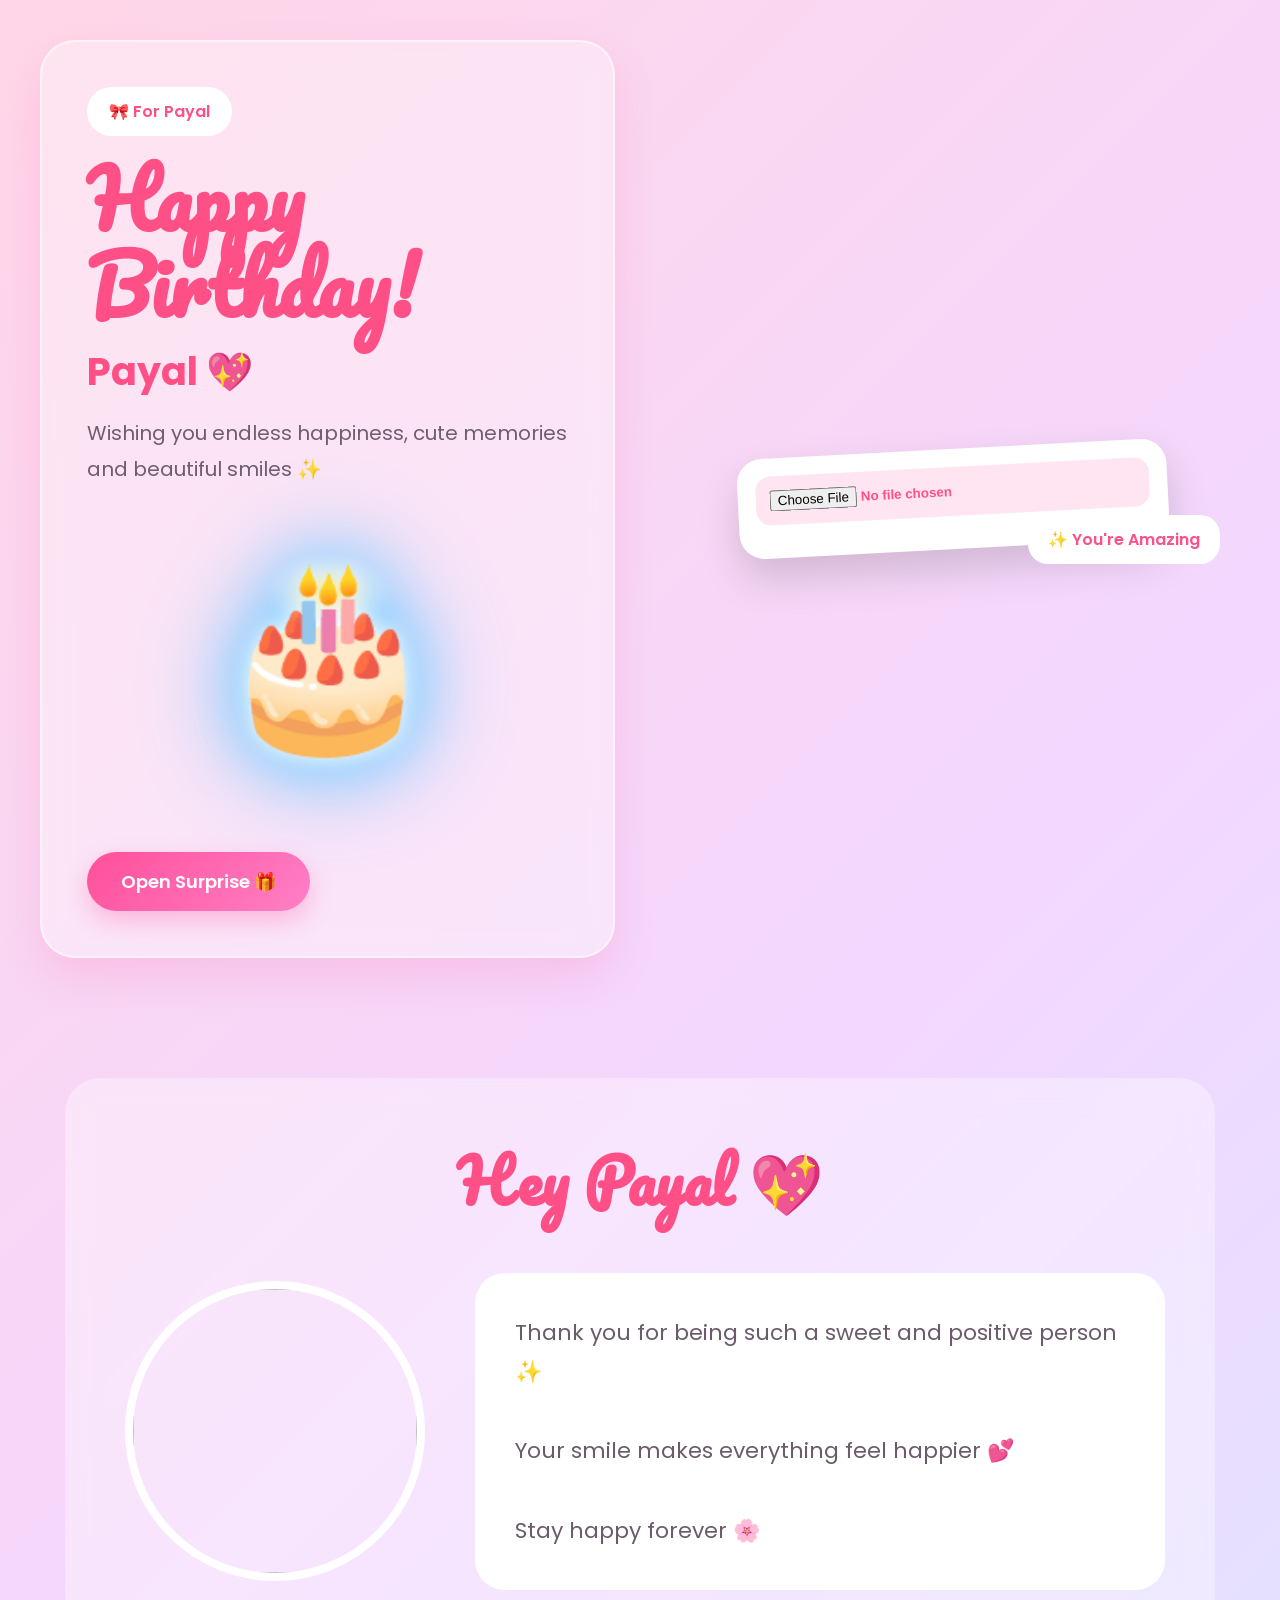
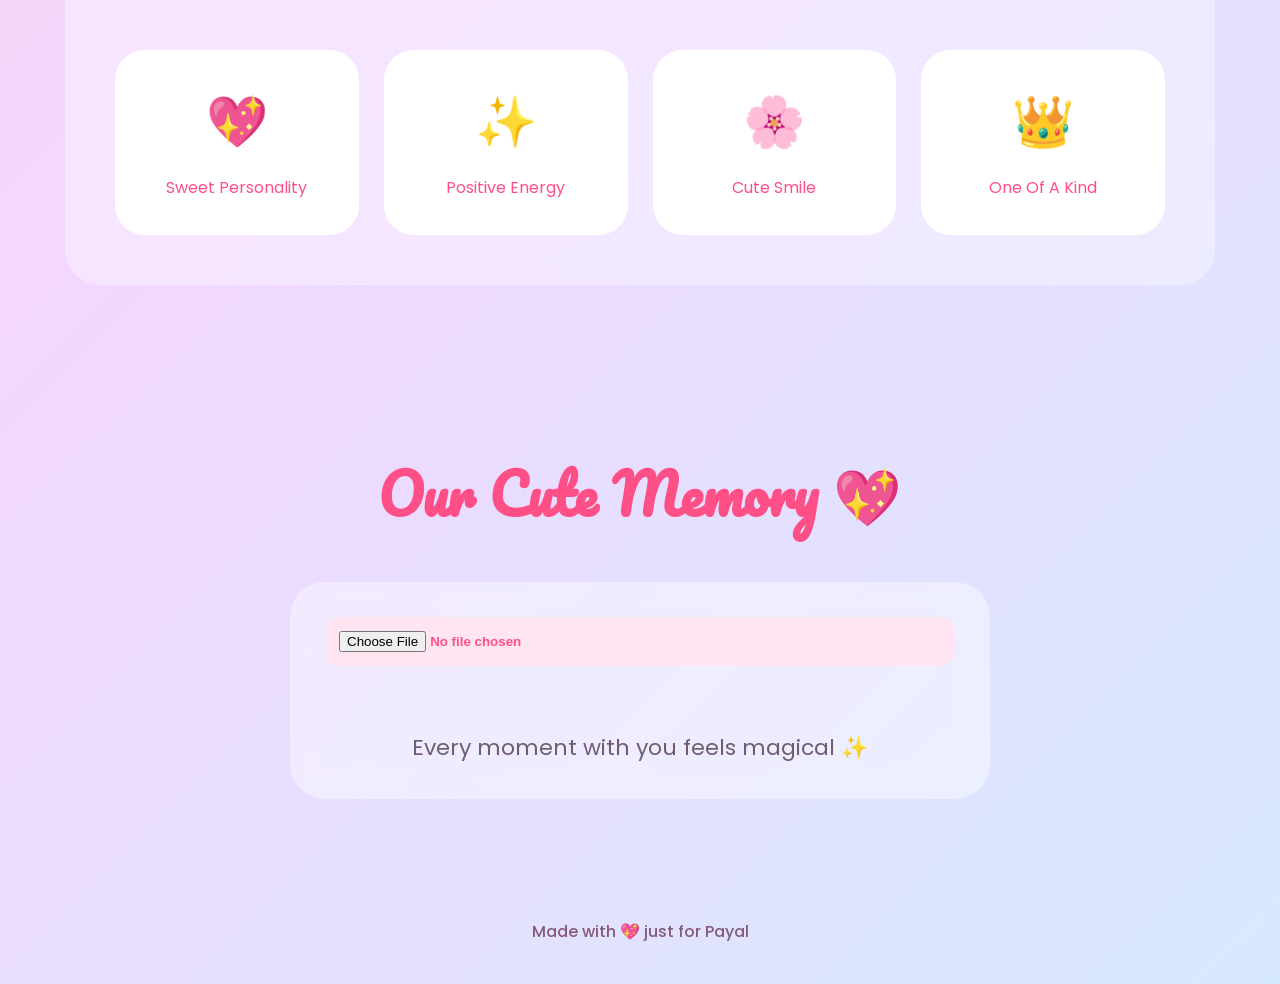
==== index.html @ 785fbbf9 "Refactor HTML structure and styles for clarity" ====
<!DOCTYPE html>
<html lang="en">
<head>
<meta charset="UTF-8">
<meta name="viewport"
content="width=device-width, initial-scale=1.0">

<title>Happy Birthday Payal 💖</title>

<link href="https://fonts.googleapis.com/css2?family=Poppins:wght@300;400;500;600;700&family=Pacifico&display=swap" rel="stylesheet">

<style>

*{
    margin:0;
    padding:0;
    box-sizing:border-box;
}

html{
    scroll-behavior:smooth;
}

body{
    font-family:'Poppins',sans-serif;

    background:
    linear-gradient(135deg,
    #ffd6e7,
    #f3d7ff,
    #d7e9ff);

    overflow-x:hidden;

    color:#ff4f87;
}

/* FLOATING HEARTS */

.hearts{
    position:fixed;
    width:100%;
    height:100%;
    overflow:hidden;
    z-index:-1;
}

.hearts span{
    position:absolute;
    bottom:-100px;
    font-size:28px;
    animation:float 12s linear infinite;
    opacity:0.8;
}

.hearts span:nth-child(1){
    left:10%;
    animation-duration:8s;
}

.hearts span:nth-child(2){
    left:25%;
    animation-duration:12s;
}

.hearts span:nth-child(3){
    left:40%;
    animation-duration:10s;
}

.hearts span:nth-child(4){
    left:55%;
    animation-duration:15s;
}

.hearts span:nth-child(5){
    left:75%;
    animation-duration:9s;
}

.hearts span:nth-child(6){
    left:90%;
    animation-duration:13s;
}

@keyframes float{

    0%{
        transform:
        translateY(0)
        rotate(0deg);

        opacity:0;
    }

    20%{
        opacity:1;
    }

    100%{
        transform:
        translateY(-120vh)
        rotate(360deg);

        opacity:0;
    }
}

/* HERO */

.hero{
    min-height:100vh;

    display:flex;

    justify-content:center;

    align-items:center;

    padding:40px 20px;
}

.hero-box{

    width:100%;

    max-width:1200px;

    display:grid;

    grid-template-columns:1fr 1fr;

    gap:50px;

    align-items:center;
}

/* LEFT CARD */

.left-card{

    background:
    rgba(255,255,255,0.35);

    backdrop-filter:blur(15px);

    padding:45px;

    border-radius:35px;

    border:2px solid
    rgba(255,255,255,0.5);

    box-shadow:
    0 20px 40px
    rgba(255,105,180,0.2);

    animation:popup 1s ease;
}

.tag{

    display:inline-block;

    background:white;

    color:#ff4f87;

    padding:12px 22px;

    border-radius:50px;

    font-weight:600;

    margin-bottom:20px;
}

.title{

    font-family:'Pacifico',cursive;

    font-size:78px;

    line-height:1.1;

    margin-bottom:15px;
}

.name{

    font-size:38px;

    font-weight:700;

    margin-bottom:15px;
}

.desc{

    font-size:20px;

    line-height:1.8;

    color:#6f5d70;
}

/* CAKE */

.cake{

    font-size:180px;

    text-align:center;

    margin:30px 0;

    animation:bounce 2s infinite;

    filter:
    drop-shadow(0 0 10px #fff)
    drop-shadow(0 0 25px #9ad9ff)
    drop-shadow(0 0 45px #5abfff);
}

/* BUTTON */

.btn{

    display:inline-block;

    margin-top:35px;

    background:
    linear-gradient(135deg,
    #ff4f9a,
    #ff80c7);

    color:white;

    text-decoration:none;

    padding:16px 34px;

    border-radius:50px;

    font-size:18px;

    font-weight:600;

    transition:0.3s;

    box-shadow:
    0 10px 25px
    rgba(255,79,154,0.3);
}

.btn:hover{

    transform:
    translateY(-6px)
    scale(1.05);
}

/* IMAGE SECTION */

.photo-box{
    display:flex;
    justify-content:center;
    position:relative;
}

.frame{

    width:100%;

    max-width:430px;

    background:white;

    padding:18px;

    border-radius:25px;

    transform:rotate(-3deg);

    box-shadow:
    0 20px 40px
    rgba(0,0,0,0.15);
}

.frame img{

    width:100%;

    border-radius:18px;

    display:block;
}

input[type="file"]{

    width:100%;

    margin-bottom:15px;

    padding:14px;

    border:none;

    border-radius:15px;

    background:#ffe5f1;

    color:#ff4f87;

    font-weight:600;

    cursor:pointer;
}

.sticker{

    position:absolute;

    bottom:-15px;

    right:20px;

    background:white;

    padding:12px 20px;

    border-radius:20px;

    font-weight:600;

    color:#ff4f87;
}

/* MESSAGE */

.message-section{
    padding:80px 20px;
}

.message-box{

    max-width:1150px;

    margin:auto;

    background:
    rgba(255,255,255,0.35);

    backdrop-filter:blur(15px);

    padding:50px;

    border-radius:35px;
}

.message-title{

    text-align:center;

    font-family:'Pacifico',cursive;

    font-size:60px;

    margin-bottom:40px;
}

.content{

    display:grid;

    grid-template-columns:320px 1fr;

    gap:40px;

    align-items:center;
}

.circle{

    width:300px;

    height:300px;

    border-radius:50%;

    overflow:hidden;

    border:8px solid white;

    margin:auto;
}

.circle img{

    width:100%;

    height:100%;

    object-fit:cover;
}

.quote{

    background:white;

    padding:40px;

    border-radius:30px;

    font-size:22px;

    line-height:1.8;

    color:#6b5b6c;
}

/* REASON CARDS */

.reasons{

    margin-top:60px;

    display:grid;

    grid-template-columns:
    repeat(auto-fit,minmax(220px,1fr));

    gap:25px;
}

.reason-card{

    background:white;

    padding:35px 25px;

    border-radius:30px;

    text-align:center;

    transition:0.3s;
}

.reason-card:hover{
    transform:translateY(-10px);
}

.reason-card h3{

    font-size:50px;

    margin-bottom:15px;
}

/* COUPLE SECTION */

.couple-section{

    padding:80px 20px;

    text-align:center;
}

.couple-section h2{

    font-size:55px;

    font-family:'Pacifico',cursive;

    margin-bottom:40px;
}

.couple-box{

    max-width:700px;

    margin:auto;

    background:
    rgba(255,255,255,0.4);

    padding:35px;

    border-radius:35px;

    backdrop-filter:blur(15px);
}

#couplePreview{

    width:100%;

    border-radius:25px;

    margin-top:20px;

    display:none;
}

.couple-box p{

    margin-top:25px;

    font-size:22px;

    color:#6f5d70;
}

/* FOOTER */

.footer{

    text-align:center;

    padding:40px 20px;

    color:#865a7b;

    font-weight:500;
}

/* ANIMATION */

@keyframes popup{

    0%{
        transform:scale(0.5);
        opacity:0;
    }

    100%{
        transform:scale(1);
        opacity:1;
    }
}

@keyframes bounce{

    0%,100%{
        transform:translateY(0);
    }

    50%{
        transform:translateY(-15px);
    }
}

/* MOBILE */

@media(max-width:900px){

    .hero-box{
        grid-template-columns:1fr;
    }

    .title{
        font-size:58px;
    }

    .message-title{
        font-size:45px;
    }

    .content{
        grid-template-columns:1fr;
    }

    .circle{
        width:250px;
        height:250px;
    }

    .quote{
        font-size:18px;
    }

    .cake{
        font-size:130px;
    }

    .left-card{
        padding:30px 25px;
    }

    .message-box{
        padding:35px 20px;
    }
}

</style>
</head>

<body>

<div class="hearts">
    <span>💖</span>
    <span>💕</span>
    <span>💗</span>
    <span>💞</span>
    <span>✨</span>
    <span>💓</span>
</div>

<!-- HERO -->

<section class="hero">

<div class="hero-box">

<div class="left-card">

<div class="tag">
🎀 For Payal
</div>

<h1 class="title">
Happy <br> Birthday!
</h1>

<div class="name">
Payal 💖
</div>

<p class="desc">

Wishing you endless happiness,
cute memories and beautiful smiles ✨

</p>

<div class="cake">
🎂
</div>

<a href="#message"
class="btn">

Open Surprise 🎁

</a>

</div>

<!-- RIGHT -->

<div class="photo-box">

<div class="frame">

<input type="file"
id="upload1"
accept="image/*">

<img id="preview1">

</div>

<div class="sticker">
✨ You're Amazing
</div>

</div>

</div>

</section>

<!-- MESSAGE -->

<section class="message-section"
id="message">

<div class="message-box">

<h2 class="message-title">
Hey Payal 💖
</h2>

<div class="content">

<div class="circle">

<img id="circlePreview">

</div>

<div class="quote">

Thank you for being such
a sweet and positive person ✨

<br><br>

Your smile makes
everything feel happier 💕

<br><br>

Stay happy forever 🌸

</div>

</div>

<!-- CARDS -->

<div class="reasons">

<div class="reason-card">
<h3>💖</h3>
<p>Sweet Personality</p>
</div>

<div class="reason-card">
<h3>✨</h3>
<p>Positive Energy</p>
</div>

<div class="reason-card">
<h3>🌸</h3>
<p>Cute Smile</p>
</div>

<div class="reason-card">
<h3>👑</h3>
<p>One Of A Kind</p>
</div>

</div>

</div>

</section>

<!-- COUPLE SECTION -->

<section class="couple-section">

<h2>
Our Cute Memory 💖
</h2>

<div class="couple-box">

<input type="file"
id="coupleUpload"
accept="image/*">

<img id="BIRTHDAY.jpeg">

<p>

Every moment with you
feels magical ✨

</p>

</div>

</section>

<!-- FOOTER -->

<div class="footer">

Made with 💖 just for Payal

</div>

<script>

/* FIRST IMAGE */

const upload1 =
document.getElementById("upload1");

const preview1 =
document.getElementById("preview1");

const circlePreview =
document.getElementById("circlePreview");

upload1.addEventListener("change",
function(){

const file = this.files[0];

if(file){

const reader =
new FileReader();

preview1.style.display =
"block";

circlePreview.style.display =
"block";

reader.addEventListener("load",
function(){

preview1.setAttribute(
"src",
this.result
);

circlePreview.setAttribute(
"src",
this.result
);

});

reader.readAsDataURL(file);

}

});

/* COUPLE IMAGE */

const coupleUpload =
document.getElementById(
"coupleUpload"
);

const couplePreview =
document.getElementById(
"couplePreview"
);

coupleUpload.addEventListener(
"change",
function(){

const file = this.files[0];

if(file){

const reader =
new FileReader();

couplePreview.style.display =
"block";

reader.addEventListener(
"load",
function(){

couplePreview.setAttribute(
"src",
this.result
);

});

reader.readAsDataURL(file);

}

});

</script>

</body>
</html>
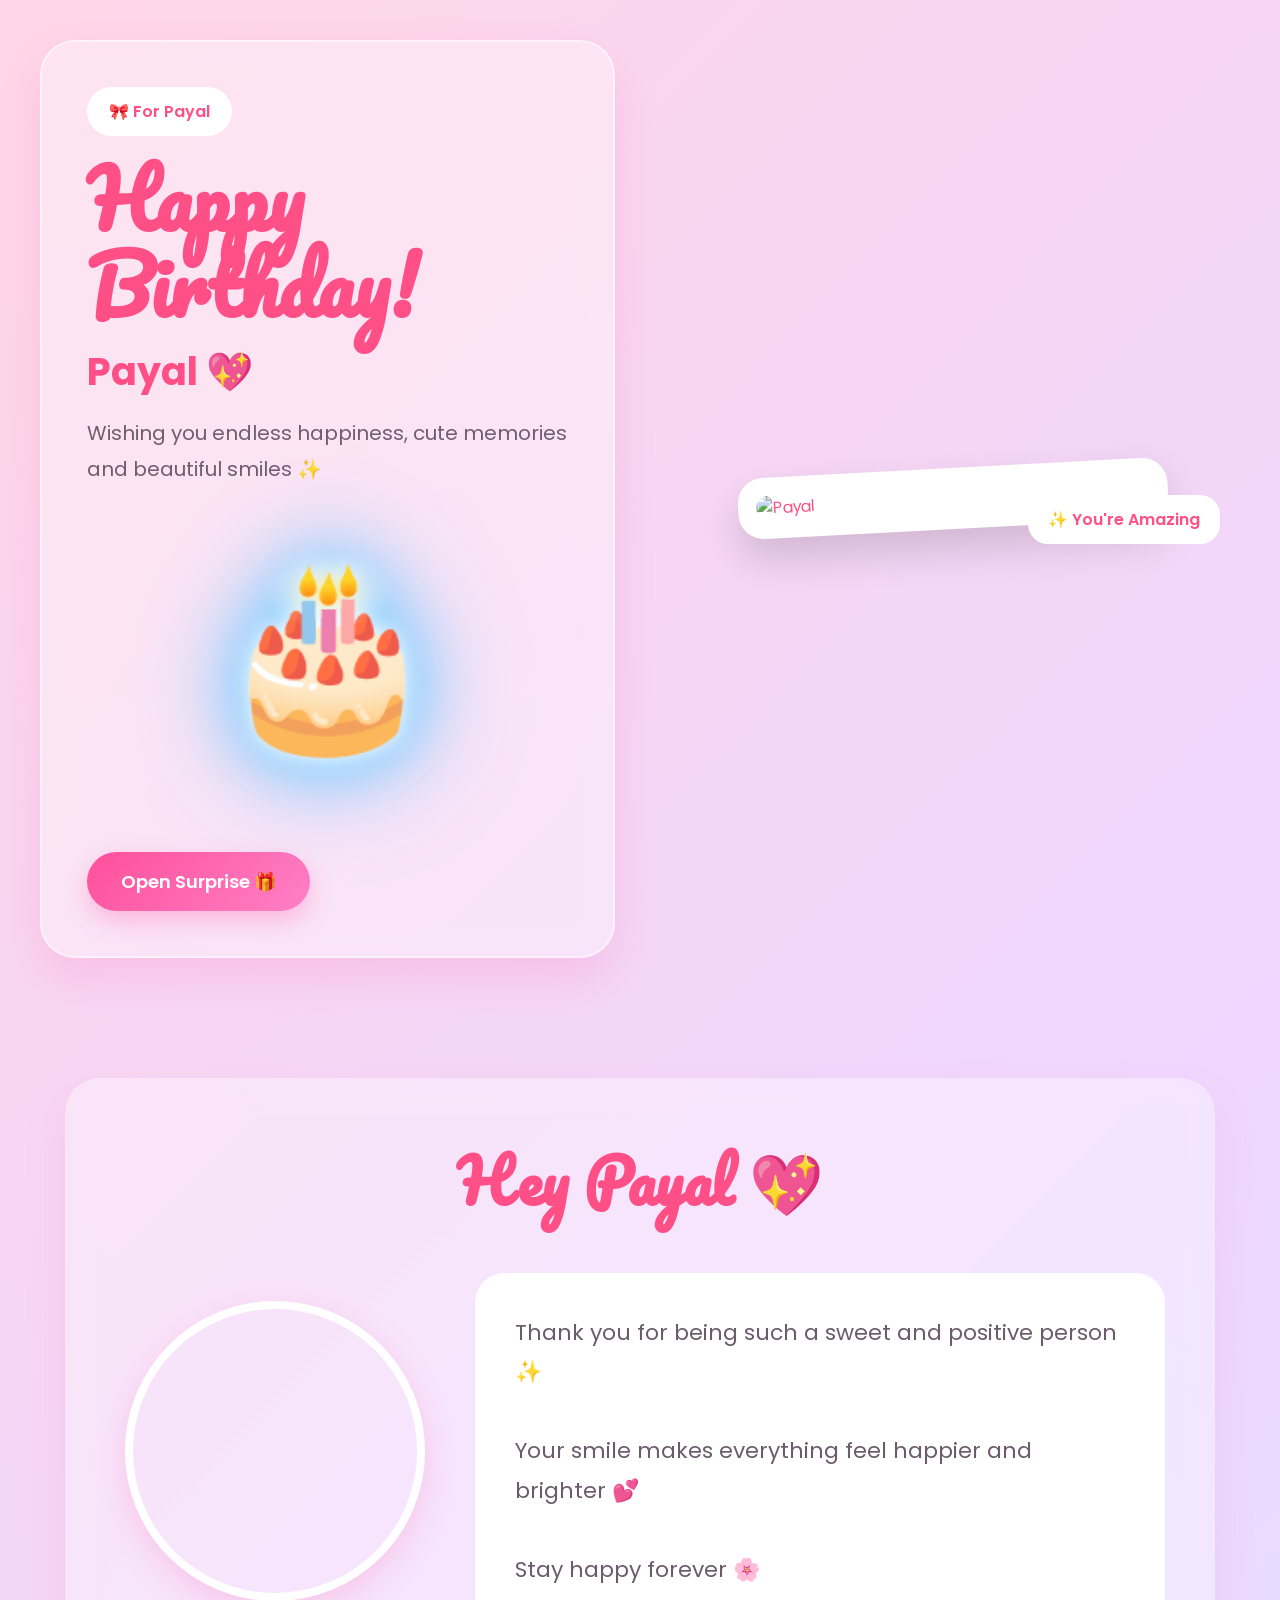
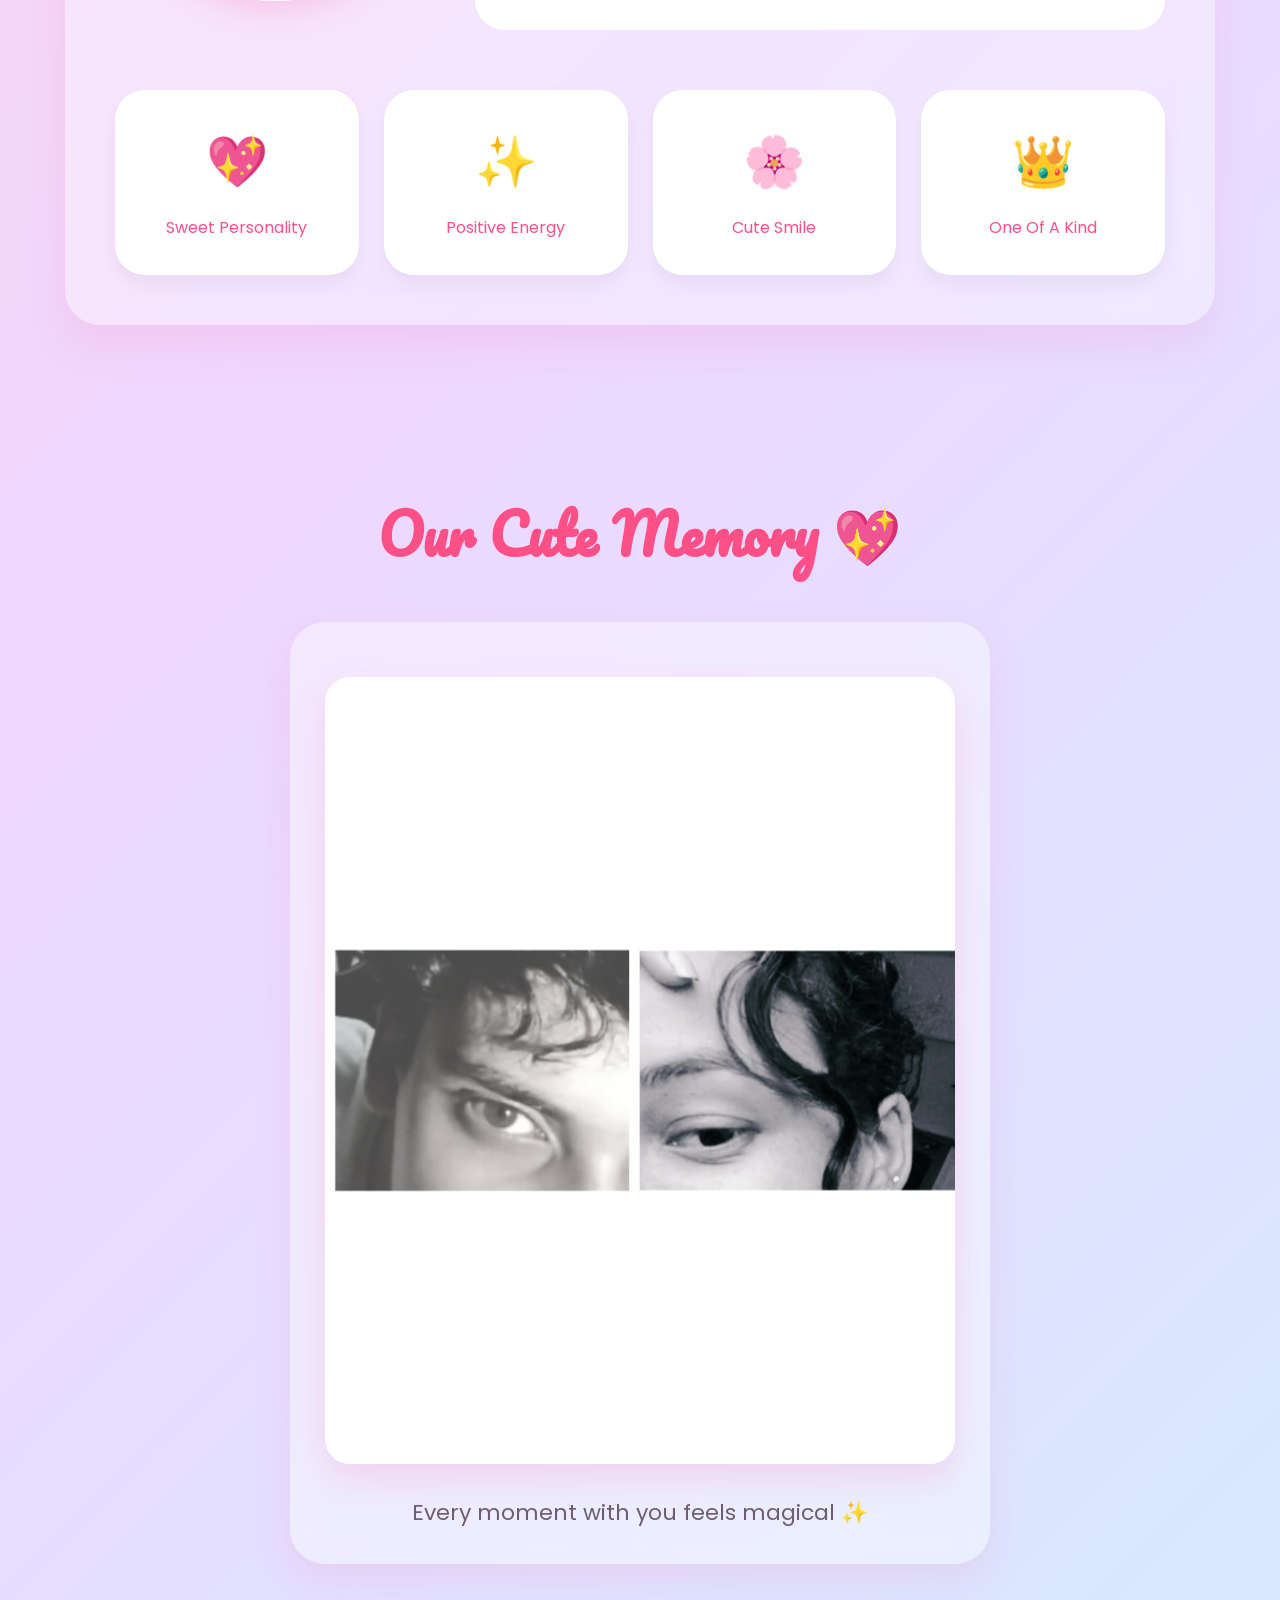
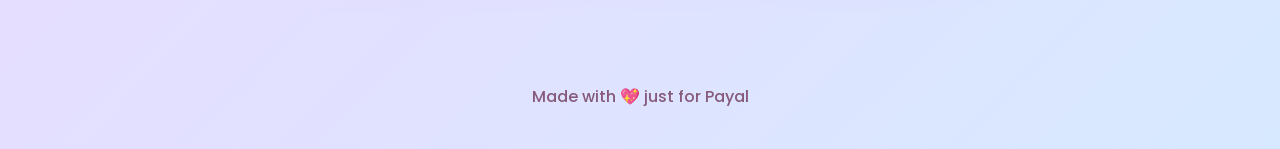
==== commit d07bf3d5: "Update index.html" ====
--- a/index.html
+++ b/index.html
@@ -1,7 +1,10 @@
 <!DOCTYPE html>
 <html lang="en">
+
 <head>
+
 <meta charset="UTF-8">
+
 <meta name="viewport"
 content="width=device-width, initial-scale=1.0">
 
@@ -22,12 +25,13 @@
 }
 
 body{
+
     font-family:'Poppins',sans-serif;
 
     background:
     linear-gradient(135deg,
     #ffd6e7,
-    #f3d7ff,
+    #efd7ff,
     #d7e9ff);
 
     overflow-x:hidden;
@@ -35,21 +39,31 @@
     color:#ff4f87;
 }
 
-/* FLOATING HEARTS */
+/* HEARTS */
 
 .hearts{
+
     position:fixed;
+
     width:100%;
+
     height:100%;
+
     overflow:hidden;
+
     z-index:-1;
 }
 
 .hearts span{
+
     position:absolute;
+
     bottom:-100px;
+
     font-size:28px;
+
     animation:float 12s linear infinite;
+
     opacity:0.8;
 }
 
@@ -109,6 +123,7 @@
 /* HERO */
 
 .hero{
+
     min-height:100vh;
 
     display:flex;
@@ -135,7 +150,7 @@
     align-items:center;
 }
 
-/* LEFT CARD */
+/* LEFT */
 
 .left-card{
 
@@ -261,11 +276,14 @@
     scale(1.05);
 }
 
-/* IMAGE SECTION */
+/* IMAGE */
 
 .photo-box{
+
     display:flex;
+
     justify-content:center;
+
     position:relative;
 }
 
@@ -286,6 +304,8 @@
     box-shadow:
     0 20px 40px
     rgba(0,0,0,0.15);
+
+    animation:popup 1.3s ease;
 }
 
 .frame img{
@@ -295,27 +315,6 @@
     border-radius:18px;
 
     display:block;
-}
-
-input[type="file"]{
-
-    width:100%;
-
-    margin-bottom:15px;
-
-    padding:14px;
-
-    border:none;
-
-    border-radius:15px;
-
-    background:#ffe5f1;
-
-    color:#ff4f87;
-
-    font-weight:600;
-
-    cursor:pointer;
 }
 
 .sticker{
@@ -357,6 +356,10 @@
     padding:50px;
 
     border-radius:35px;
+
+    box-shadow:
+    0 20px 40px
+    rgba(255,105,180,0.15);
 }
 
 .message-title{
@@ -394,6 +397,10 @@
     border:8px solid white;
 
     margin:auto;
+
+    box-shadow:
+    0 10px 30px
+    rgba(255,105,180,0.25);
 }
 
 .circle img{
@@ -420,7 +427,7 @@
     color:#6b5b6c;
 }
 
-/* REASON CARDS */
+/* REASONS */
 
 .reasons{
 
@@ -445,6 +452,10 @@
     text-align:center;
 
     transition:0.3s;
+
+    box-shadow:
+    0 10px 20px
+    rgba(0,0,0,0.05);
 }
 
 .reason-card:hover{
@@ -490,9 +501,13 @@
     border-radius:35px;
 
     backdrop-filter:blur(15px);
-}
-
-#couplePreview{
+
+    box-shadow:
+    0 15px 35px
+    rgba(255,105,180,0.15);
+}
+
+.couple-img{
 
     width:100%;
 
@@ -500,7 +515,9 @@
 
     margin-top:20px;
 
-    display:none;
+    box-shadow:
+    0 15px 35px
+    rgba(255,105,180,0.2);
 }
 
 .couple-box p{
@@ -594,17 +611,20 @@
 }
 
 </style>
+
 </head>
 
 <body>
 
 <div class="hearts">
-    <span>💖</span>
-    <span>💕</span>
-    <span>💗</span>
-    <span>💞</span>
-    <span>✨</span>
-    <span>💓</span>
+
+<span>💖</span>
+<span>💕</span>
+<span>💗</span>
+<span>💞</span>
+<span>✨</span>
+<span>💓</span>
+
 </div>
 
 <!-- HERO -->
@@ -612,6 +632,8 @@
 <section class="hero">
 
 <div class="hero-box">
+
+<!-- LEFT -->
 
 <div class="left-card">
 
@@ -647,17 +669,14 @@
 
 </div>
 
-<!-- RIGHT -->
+<!-- RIGHT IMAGE -->
 
 <div class="photo-box">
 
 <div class="frame">
 
-<input type="file"
-id="upload1"
-accept="image/*">
-
-<img id="preview1">
+<img src="payal.png"
+alt="Payal">
 
 </div>
 
@@ -686,7 +705,8 @@
 
 <div class="circle">
 
-<img id="circlePreview">
+<img src="payal.png"
+alt="Payal">
 
 </div>
 
@@ -697,8 +717,8 @@
 
 <br><br>
 
-Your smile makes
-everything feel happier 💕
+Your smile makes everything
+feel happier and brighter 💕
 
 <br><br>
 
@@ -748,11 +768,8 @@
 
 <div class="couple-box">
 
-<input type="file"
-id="coupleUpload"
-accept="image/*">
-
-<img id="BIRTHDAY.jpeg">
+<img src="BIRTHDAY.jpeg"
+class="couple-img">
 
 <p>
 
@@ -773,100 +790,6 @@
 
 </div>
 
-<script>
-
-/* FIRST IMAGE */
-
-const upload1 =
-document.getElementById("upload1");
-
-const preview1 =
-document.getElementById("preview1");
-
-const circlePreview =
-document.getElementById("circlePreview");
-
-upload1.addEventListener("change",
-function(){
-
-const file = this.files[0];
-
-if(file){
-
-const reader =
-new FileReader();
-
-preview1.style.display =
-"block";
-
-circlePreview.style.display =
-"block";
-
-reader.addEventListener("load",
-function(){
-
-preview1.setAttribute(
-"src",
-this.result
-);
-
-circlePreview.setAttribute(
-"src",
-this.result
-);
-
-});
-
-reader.readAsDataURL(file);
-
-}
-
-});
-
-/* COUPLE IMAGE */
-
-const coupleUpload =
-document.getElementById(
-"coupleUpload"
-);
-
-const couplePreview =
-document.getElementById(
-"couplePreview"
-);
-
-coupleUpload.addEventListener(
-"change",
-function(){
-
-const file = this.files[0];
-
-if(file){
-
-const reader =
-new FileReader();
-
-couplePreview.style.display =
-"block";
-
-reader.addEventListener(
-"load",
-function(){
-
-couplePreview.setAttribute(
-"src",
-this.result
-);
-
-});
-
-reader.readAsDataURL(file);
-
-}
-
-});
-
-</script>
-
 </body>
+
 </html>
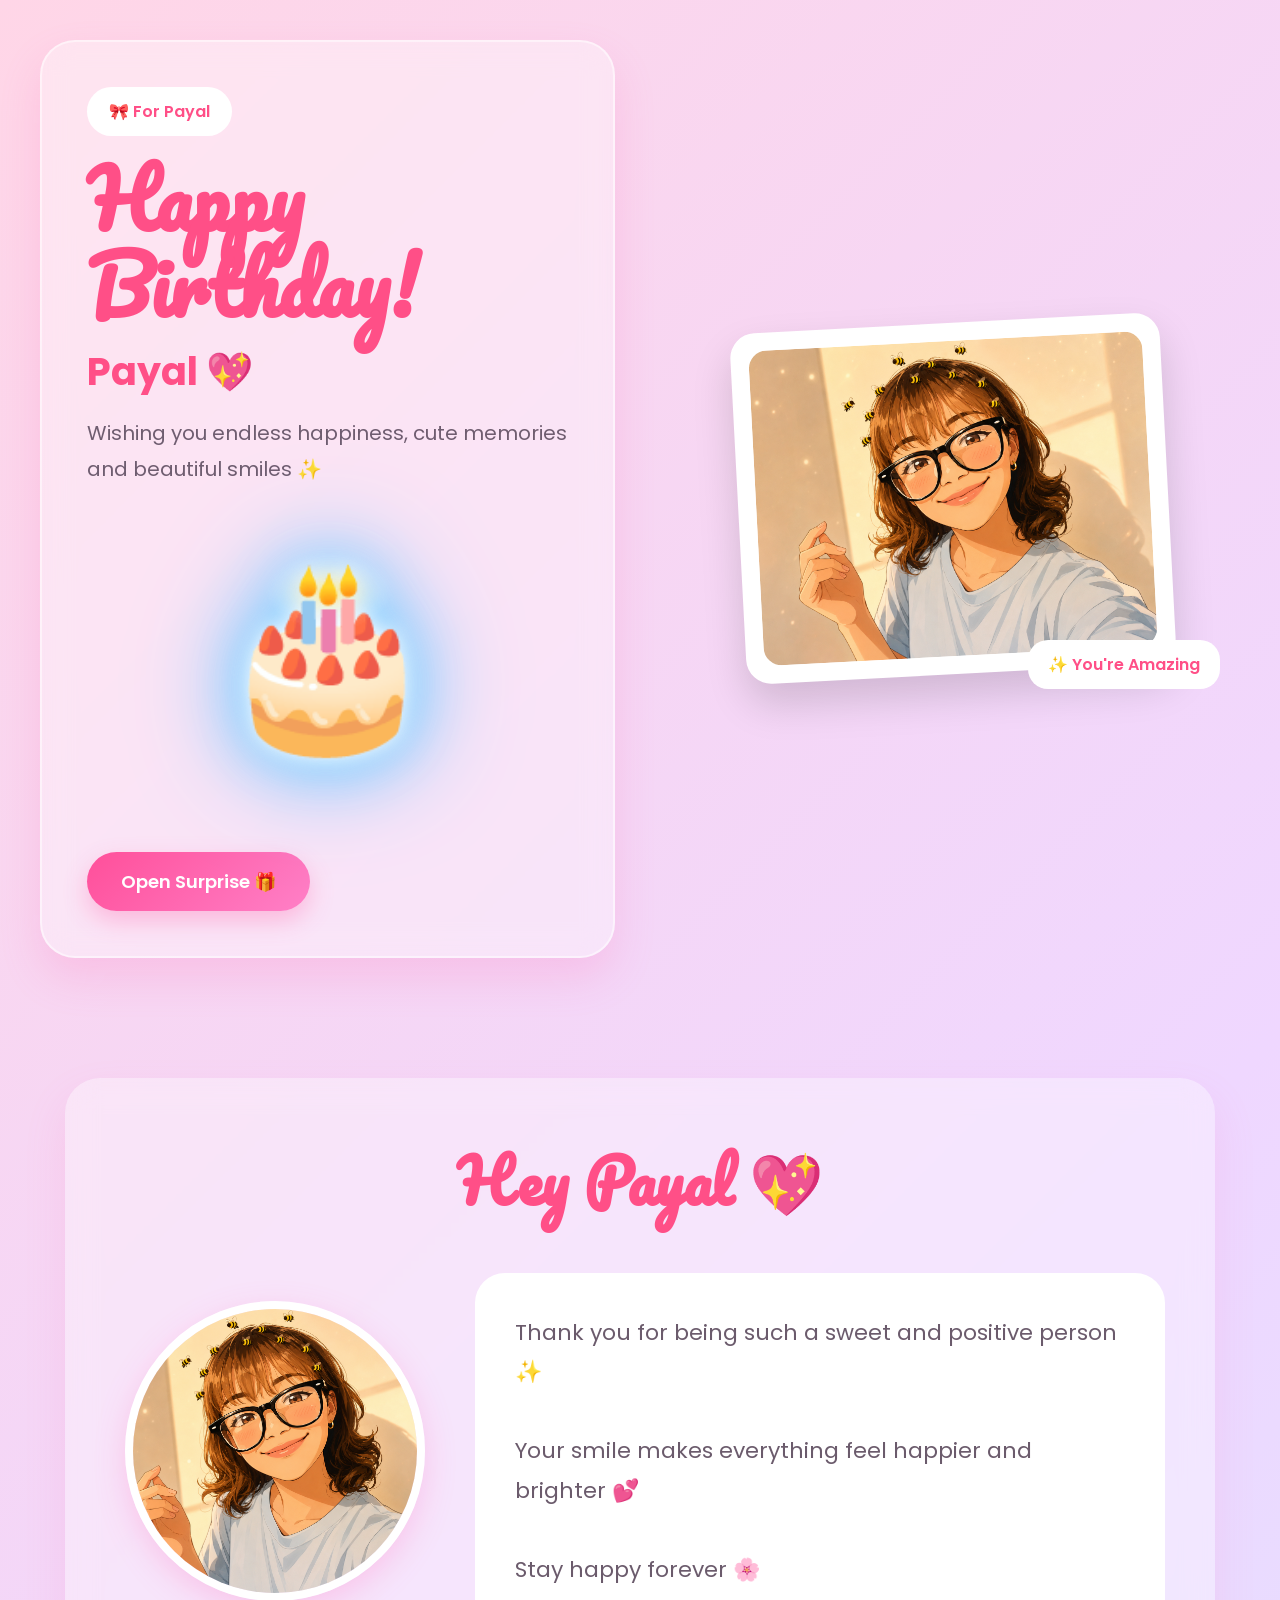
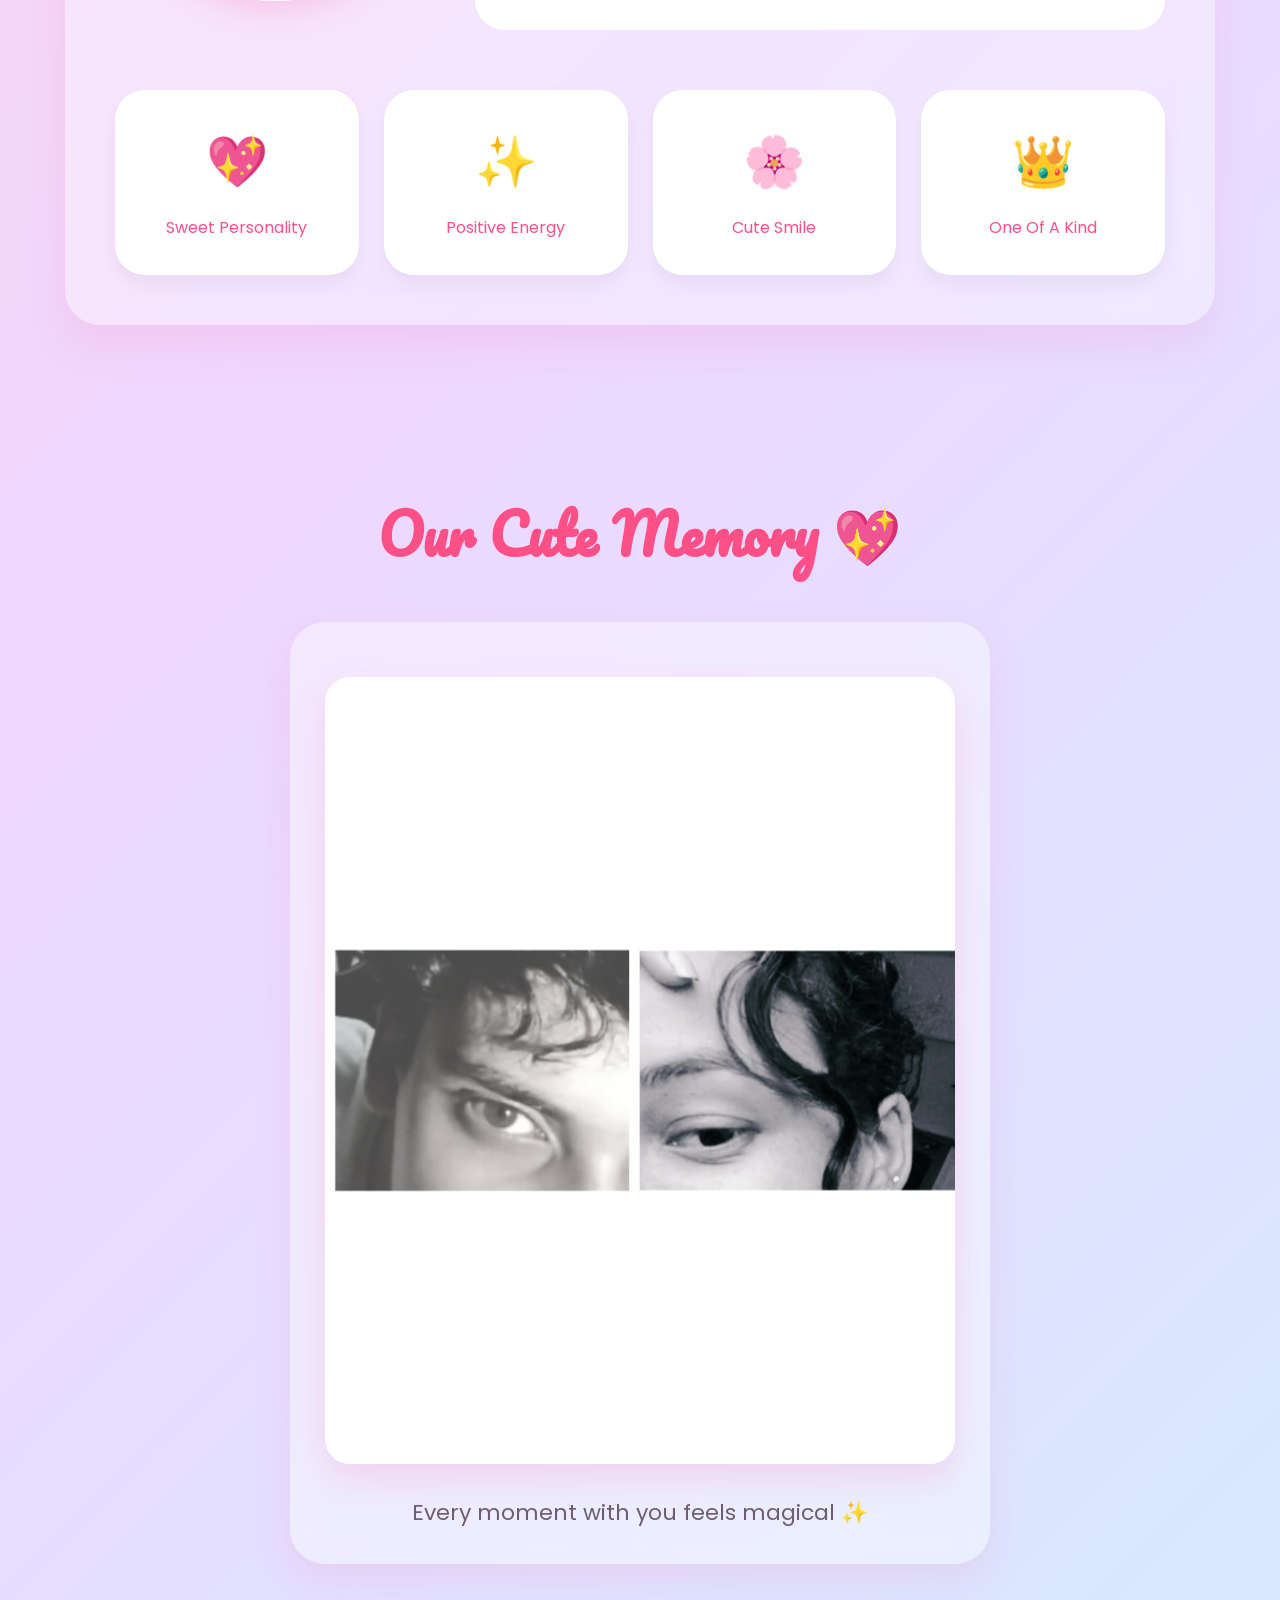
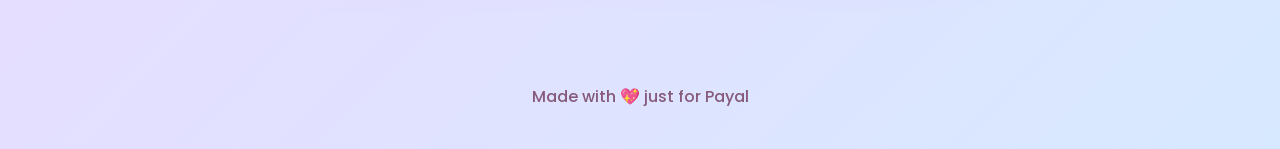
==== commit e8a580ff: "Update index.html" ====
--- a/index.html
+++ b/index.html
@@ -675,7 +675,7 @@
 
 <div class="frame">
 
-<img src="payal.png"
+<img src="anime-payal.png"
 alt="Payal">
 
 </div>
@@ -705,7 +705,7 @@
 
 <div class="circle">
 
-<img src="payal.png"
+<img src="anime-payal.png"
 alt="Payal">
 
 </div>
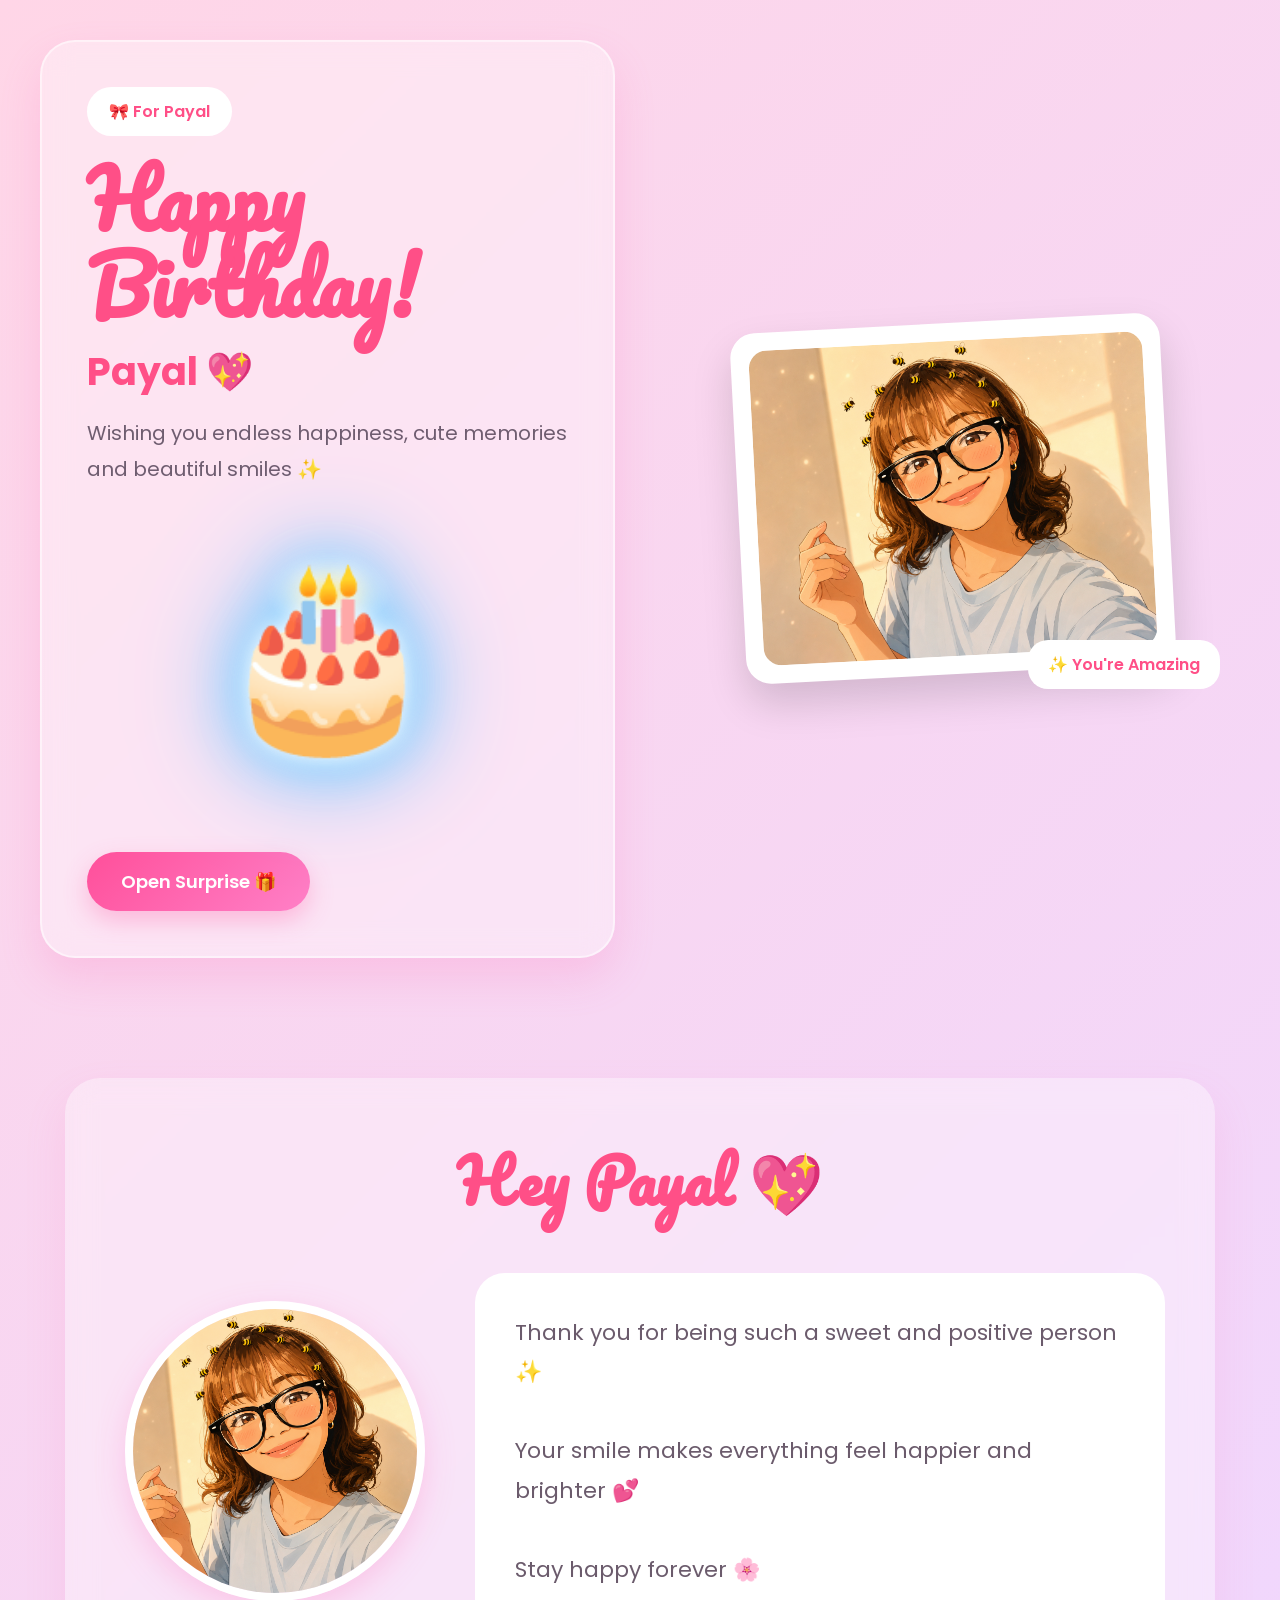
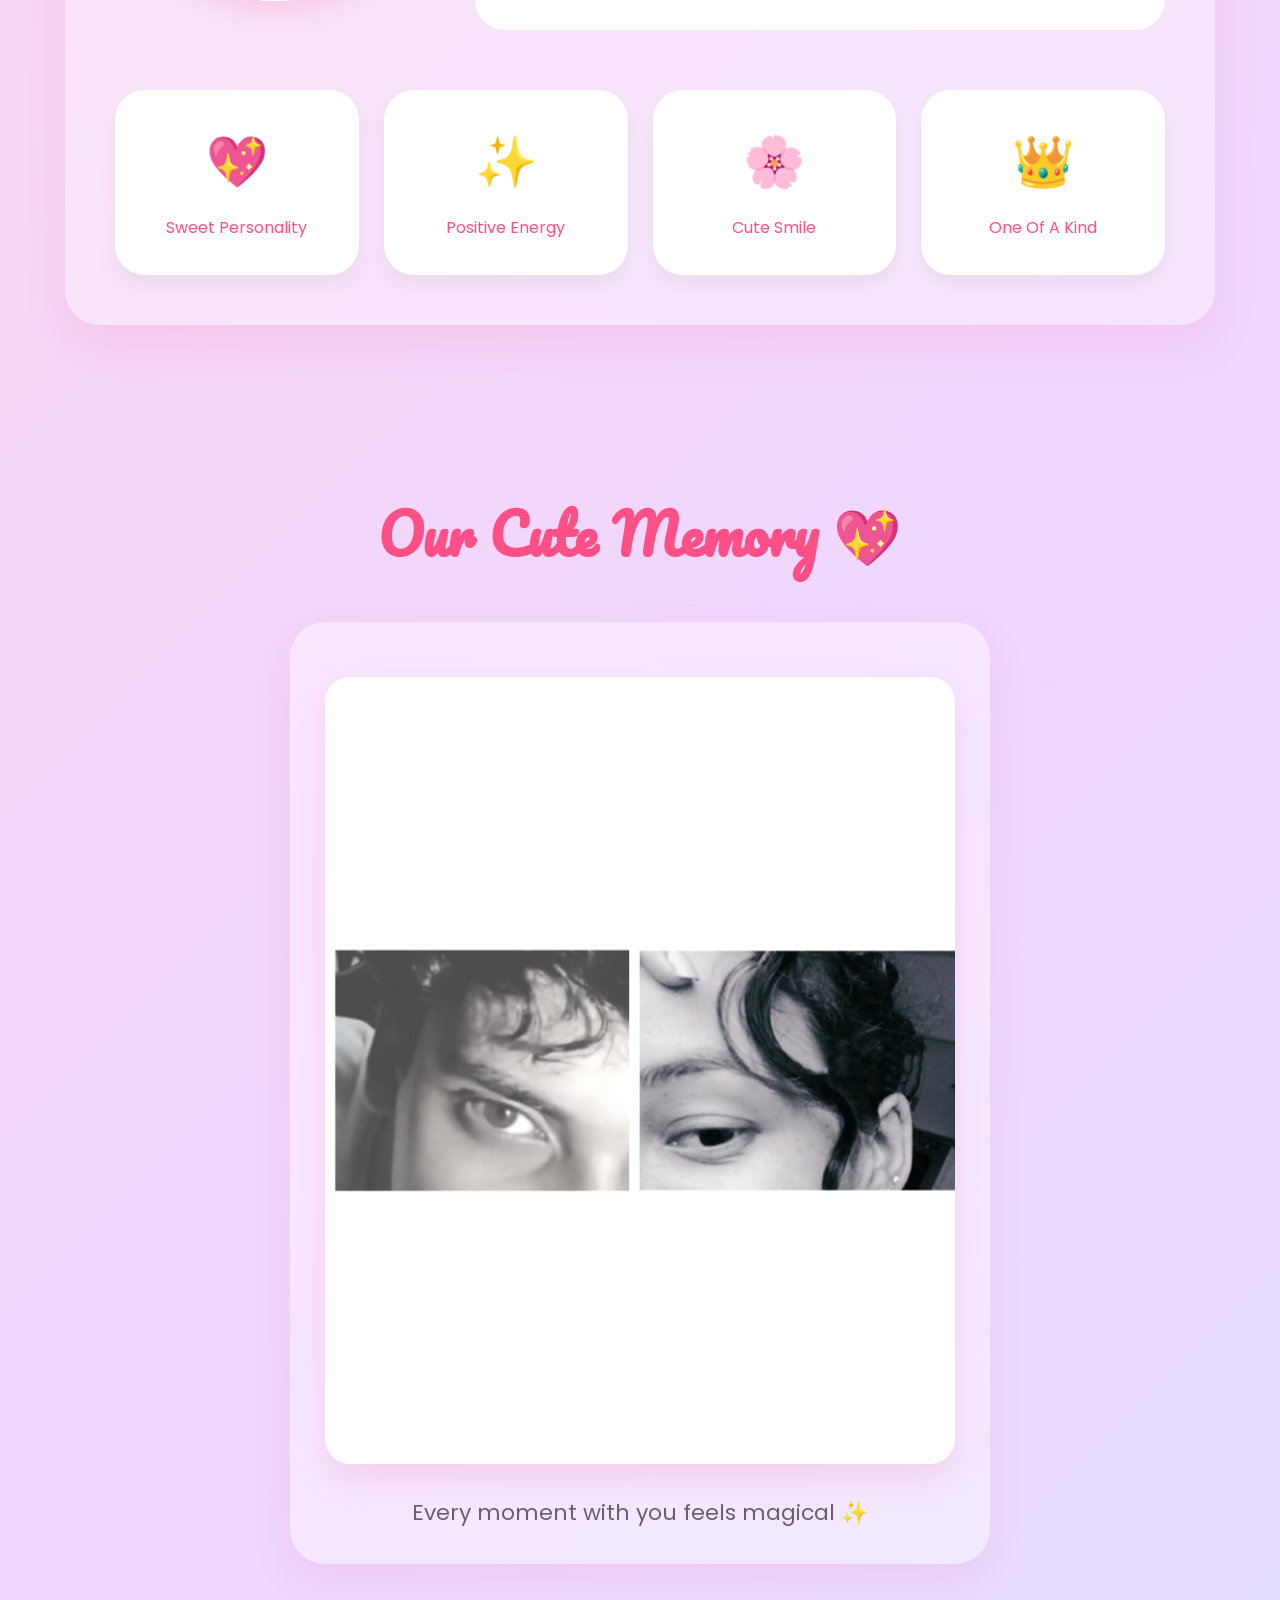
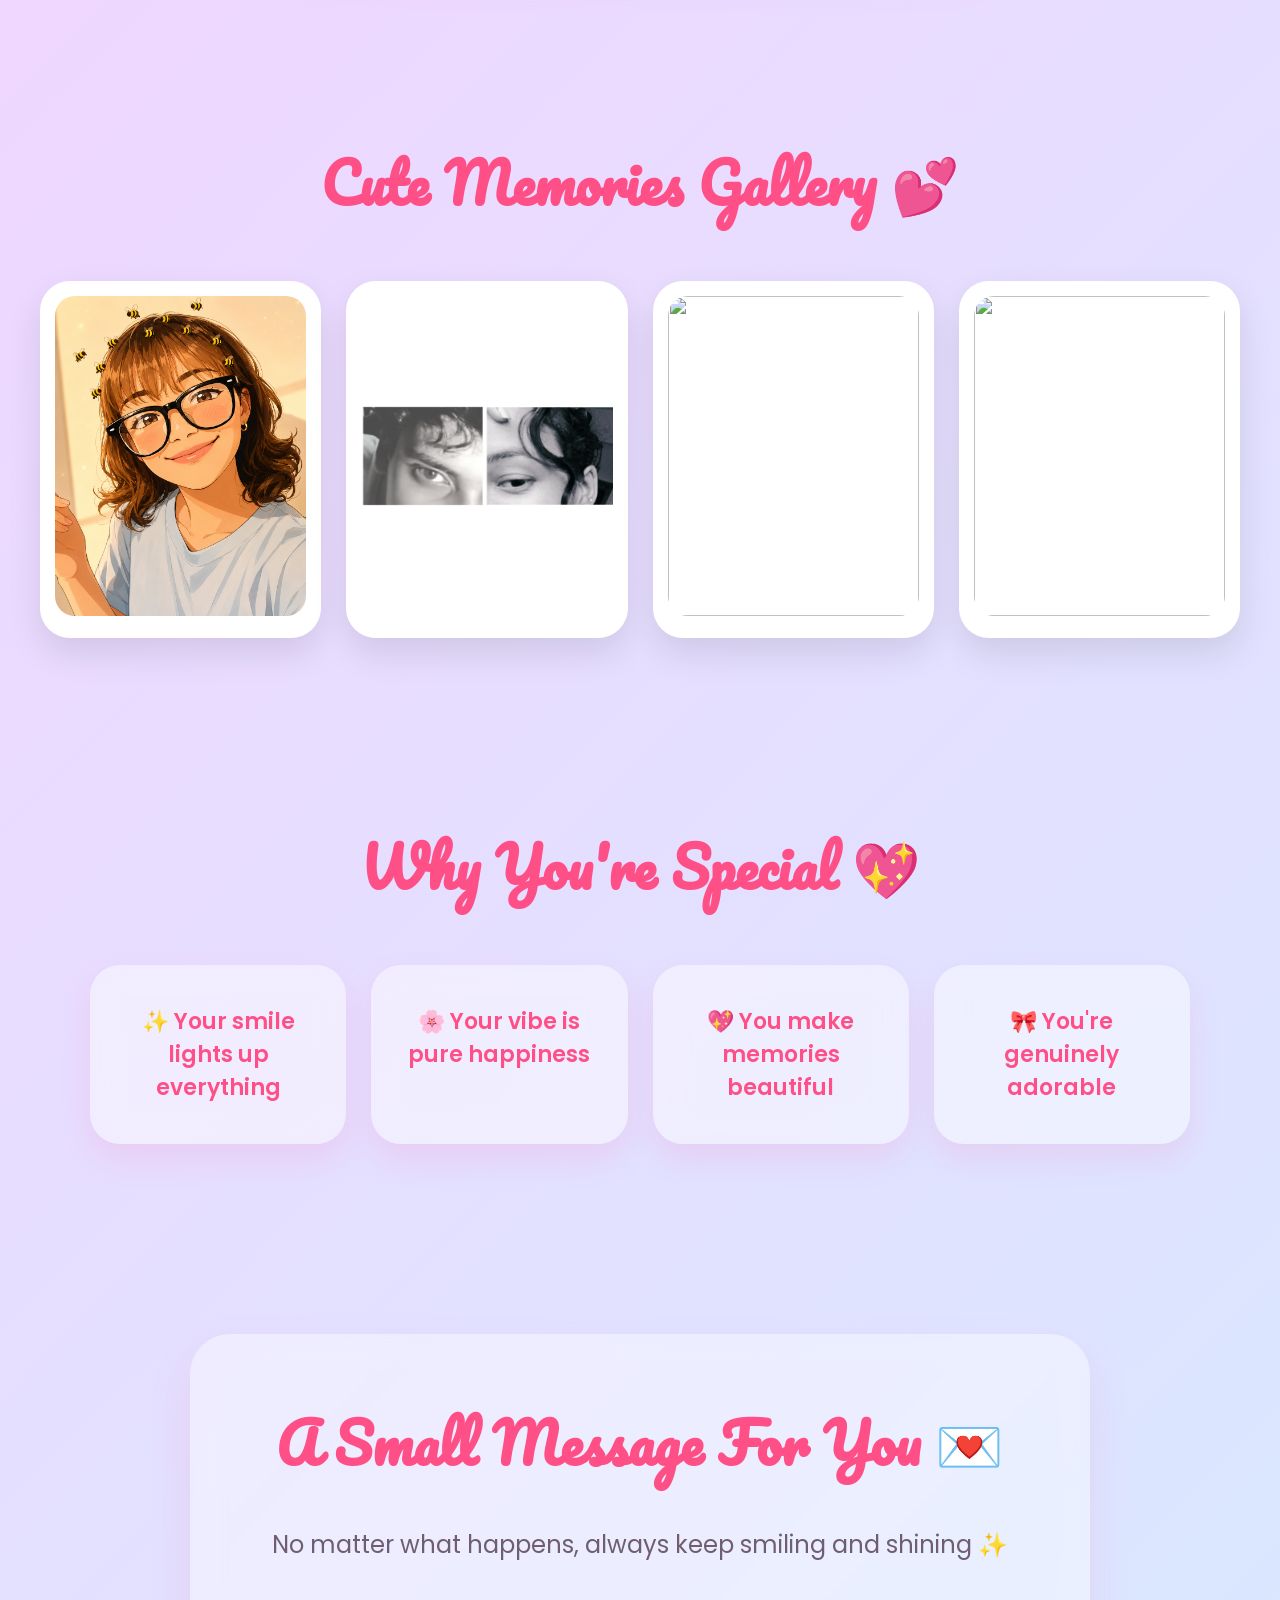
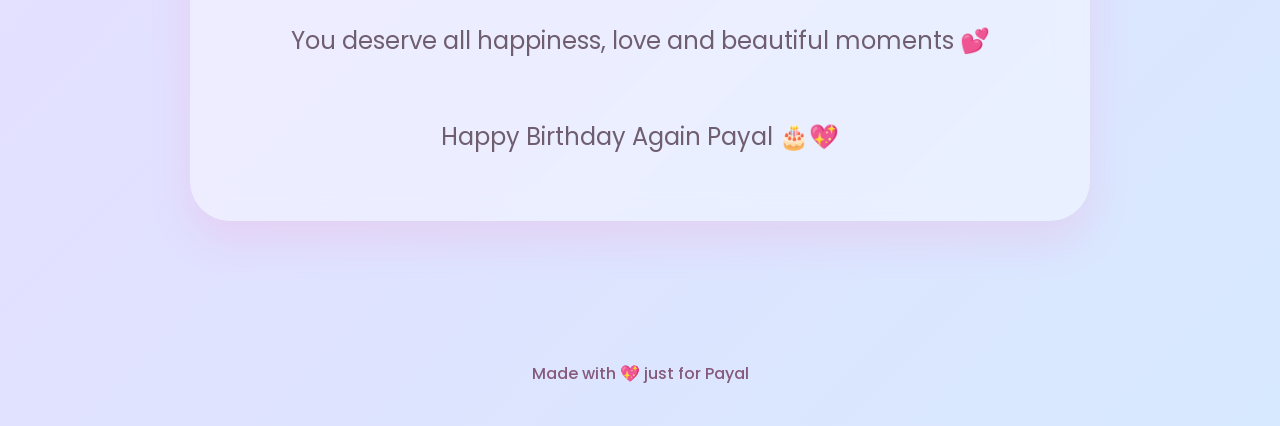
==== commit 4d00e612: "Update index.html" ====
--- a/index.html
+++ b/index.html
@@ -15,599 +15,860 @@
 <style>
 
 *{
-    margin:0;
-    padding:0;
-    box-sizing:border-box;
+margin:0;
+padding:0;
+box-sizing:border-box;
 }
 
 html{
-    scroll-behavior:smooth;
+scroll-behavior:smooth;
 }
 
 body{
 
-    font-family:'Poppins',sans-serif;
-
-    background:
-    linear-gradient(135deg,
-    #ffd6e7,
-    #efd7ff,
-    #d7e9ff);
-
-    overflow-x:hidden;
-
-    color:#ff4f87;
+font-family:'Poppins',sans-serif;
+
+background:
+linear-gradient(135deg,
+#ffd6e7,
+#efd7ff,
+#d7e9ff);
+
+overflow-x:hidden;
+
+color:#ff4f87;
 }
 
 /* HEARTS */
 
 .hearts{
 
-    position:fixed;
-
-    width:100%;
-
-    height:100%;
-
-    overflow:hidden;
-
-    z-index:-1;
+position:fixed;
+
+width:100%;
+
+height:100%;
+
+overflow:hidden;
+
+z-index:-1;
 }
 
 .hearts span{
 
-    position:absolute;
-
-    bottom:-100px;
-
-    font-size:28px;
-
-    animation:float 12s linear infinite;
-
-    opacity:0.8;
+position:absolute;
+
+bottom:-100px;
+
+font-size:28px;
+
+animation:float 12s linear infinite;
+
+opacity:0.8;
 }
 
 .hearts span:nth-child(1){
-    left:10%;
-    animation-duration:8s;
+left:10%;
+animation-duration:8s;
 }
 
 .hearts span:nth-child(2){
-    left:25%;
-    animation-duration:12s;
+left:25%;
+animation-duration:12s;
 }
 
 .hearts span:nth-child(3){
-    left:40%;
-    animation-duration:10s;
+left:40%;
+animation-duration:10s;
 }
 
 .hearts span:nth-child(4){
-    left:55%;
-    animation-duration:15s;
+left:55%;
+animation-duration:15s;
 }
 
 .hearts span:nth-child(5){
-    left:75%;
-    animation-duration:9s;
+left:75%;
+animation-duration:9s;
 }
 
 .hearts span:nth-child(6){
-    left:90%;
-    animation-duration:13s;
+left:90%;
+animation-duration:13s;
 }
 
 @keyframes float{
 
-    0%{
-        transform:
-        translateY(0)
-        rotate(0deg);
-
-        opacity:0;
-    }
-
-    20%{
-        opacity:1;
-    }
-
-    100%{
-        transform:
-        translateY(-120vh)
-        rotate(360deg);
-
-        opacity:0;
-    }
+0%{
+transform:
+translateY(0)
+rotate(0deg);
+
+opacity:0;
+}
+
+20%{
+opacity:1;
+}
+
+100%{
+transform:
+translateY(-120vh)
+rotate(360deg);
+
+opacity:0;
+}
 }
 
 /* HERO */
 
 .hero{
 
-    min-height:100vh;
-
-    display:flex;
-
-    justify-content:center;
-
-    align-items:center;
-
-    padding:40px 20px;
+min-height:100vh;
+
+display:flex;
+
+justify-content:center;
+
+align-items:center;
+
+padding:40px 20px;
 }
 
 .hero-box{
 
-    width:100%;
-
-    max-width:1200px;
-
-    display:grid;
-
-    grid-template-columns:1fr 1fr;
-
-    gap:50px;
-
-    align-items:center;
+width:100%;
+
+max-width:1200px;
+
+display:grid;
+
+grid-template-columns:1fr 1fr;
+
+gap:50px;
+
+align-items:center;
 }
 
 /* LEFT */
 
 .left-card{
 
-    background:
-    rgba(255,255,255,0.35);
-
-    backdrop-filter:blur(15px);
-
-    padding:45px;
-
-    border-radius:35px;
-
-    border:2px solid
-    rgba(255,255,255,0.5);
-
-    box-shadow:
-    0 20px 40px
-    rgba(255,105,180,0.2);
-
-    animation:popup 1s ease;
+background:
+rgba(255,255,255,0.35);
+
+backdrop-filter:blur(15px);
+
+padding:45px;
+
+border-radius:35px;
+
+border:2px solid
+rgba(255,255,255,0.5);
+
+box-shadow:
+0 20px 40px
+rgba(255,105,180,0.2);
+
+animation:popup 1s ease;
 }
 
 .tag{
 
-    display:inline-block;
-
-    background:white;
-
-    color:#ff4f87;
-
-    padding:12px 22px;
-
-    border-radius:50px;
-
-    font-weight:600;
-
-    margin-bottom:20px;
+display:inline-block;
+
+background:white;
+
+color:#ff4f87;
+
+padding:12px 22px;
+
+border-radius:50px;
+
+font-weight:600;
+
+margin-bottom:20px;
 }
 
 .title{
 
-    font-family:'Pacifico',cursive;
-
-    font-size:78px;
-
-    line-height:1.1;
-
-    margin-bottom:15px;
+font-family:'Pacifico',cursive;
+
+font-size:78px;
+
+line-height:1.1;
+
+margin-bottom:15px;
 }
 
 .name{
 
-    font-size:38px;
-
-    font-weight:700;
-
-    margin-bottom:15px;
+font-size:38px;
+
+font-weight:700;
+
+margin-bottom:15px;
 }
 
 .desc{
 
-    font-size:20px;
-
-    line-height:1.8;
-
-    color:#6f5d70;
+font-size:20px;
+
+line-height:1.8;
+
+color:#6f5d70;
 }
 
 /* CAKE */
 
 .cake{
 
-    font-size:180px;
-
-    text-align:center;
-
-    margin:30px 0;
-
-    animation:bounce 2s infinite;
-
-    filter:
-    drop-shadow(0 0 10px #fff)
-    drop-shadow(0 0 25px #9ad9ff)
-    drop-shadow(0 0 45px #5abfff);
+font-size:180px;
+
+text-align:center;
+
+margin:30px 0;
+
+animation:bounce 2s infinite;
+
+filter:
+drop-shadow(0 0 10px #fff)
+drop-shadow(0 0 25px #9ad9ff)
+drop-shadow(0 0 45px #5abfff);
 }
 
 /* BUTTON */
 
 .btn{
 
-    display:inline-block;
-
-    margin-top:35px;
-
-    background:
-    linear-gradient(135deg,
-    #ff4f9a,
-    #ff80c7);
-
-    color:white;
-
-    text-decoration:none;
-
-    padding:16px 34px;
-
-    border-radius:50px;
-
-    font-size:18px;
-
-    font-weight:600;
-
-    transition:0.3s;
-
-    box-shadow:
-    0 10px 25px
-    rgba(255,79,154,0.3);
+display:inline-block;
+
+margin-top:35px;
+
+background:
+linear-gradient(135deg,
+#ff4f9a,
+#ff80c7);
+
+color:white;
+
+text-decoration:none;
+
+padding:16px 34px;
+
+border-radius:50px;
+
+font-size:18px;
+
+font-weight:600;
+
+transition:0.3s;
+
+animation:glow 2s infinite;
+
+box-shadow:
+0 10px 25px
+rgba(255,79,154,0.3);
 }
 
 .btn:hover{
 
-    transform:
-    translateY(-6px)
-    scale(1.05);
+transform:
+translateY(-6px)
+scale(1.05);
 }
 
 /* IMAGE */
 
 .photo-box{
 
-    display:flex;
-
-    justify-content:center;
-
-    position:relative;
+display:flex;
+
+justify-content:center;
+
+position:relative;
 }
 
 .frame{
 
-    width:100%;
-
-    max-width:430px;
-
-    background:white;
-
-    padding:18px;
-
-    border-radius:25px;
-
-    transform:rotate(-3deg);
-
-    box-shadow:
-    0 20px 40px
-    rgba(0,0,0,0.15);
-
-    animation:popup 1.3s ease;
+width:100%;
+
+max-width:430px;
+
+background:white;
+
+padding:18px;
+
+border-radius:25px;
+
+transform:rotate(-3deg);
+
+box-shadow:
+0 20px 40px
+rgba(0,0,0,0.15);
+
+animation:popup 1.3s ease;
+
+transition:0.4s;
+}
+
+.frame:hover{
+
+transform:scale(1.03);
+
+box-shadow:
+0 0 20px #fff,
+0 0 40px #ff9ad5,
+0 0 70px #ff69b4;
 }
 
 .frame img{
 
-    width:100%;
-
-    border-radius:18px;
-
-    display:block;
+width:100%;
+
+border-radius:18px;
+
+display:block;
 }
 
 .sticker{
 
-    position:absolute;
-
-    bottom:-15px;
-
-    right:20px;
-
-    background:white;
-
-    padding:12px 20px;
-
-    border-radius:20px;
-
-    font-weight:600;
-
-    color:#ff4f87;
+position:absolute;
+
+bottom:-15px;
+
+right:20px;
+
+background:white;
+
+padding:12px 20px;
+
+border-radius:20px;
+
+font-weight:600;
+
+color:#ff4f87;
 }
 
 /* MESSAGE */
 
 .message-section{
-    padding:80px 20px;
+padding:80px 20px;
 }
 
 .message-box{
 
-    max-width:1150px;
-
-    margin:auto;
-
-    background:
-    rgba(255,255,255,0.35);
-
-    backdrop-filter:blur(15px);
-
-    padding:50px;
-
-    border-radius:35px;
-
-    box-shadow:
-    0 20px 40px
-    rgba(255,105,180,0.15);
+max-width:1150px;
+
+margin:auto;
+
+background:
+rgba(255,255,255,0.35);
+
+backdrop-filter:blur(15px);
+
+padding:50px;
+
+border-radius:35px;
+
+box-shadow:
+0 20px 40px
+rgba(255,105,180,0.15);
 }
 
 .message-title{
 
-    text-align:center;
-
-    font-family:'Pacifico',cursive;
-
-    font-size:60px;
-
-    margin-bottom:40px;
+text-align:center;
+
+font-family:'Pacifico',cursive;
+
+font-size:60px;
+
+margin-bottom:40px;
 }
 
 .content{
 
-    display:grid;
-
-    grid-template-columns:320px 1fr;
-
-    gap:40px;
-
-    align-items:center;
+display:grid;
+
+grid-template-columns:320px 1fr;
+
+gap:40px;
+
+align-items:center;
 }
 
 .circle{
 
-    width:300px;
-
-    height:300px;
-
-    border-radius:50%;
-
-    overflow:hidden;
-
-    border:8px solid white;
-
-    margin:auto;
-
-    box-shadow:
-    0 10px 30px
-    rgba(255,105,180,0.25);
+width:300px;
+
+height:300px;
+
+border-radius:50%;
+
+overflow:hidden;
+
+border:8px solid white;
+
+margin:auto;
+
+transition:0.4s;
+
+box-shadow:
+0 10px 30px
+rgba(255,105,180,0.25);
+}
+
+.circle:hover{
+
+transform:scale(1.03);
+
+box-shadow:
+0 0 20px #fff,
+0 0 40px #ff9ad5,
+0 0 70px #ff69b4;
 }
 
 .circle img{
 
-    width:100%;
-
-    height:100%;
-
-    object-fit:cover;
+width:100%;
+
+height:100%;
+
+object-fit:cover;
 }
 
 .quote{
 
-    background:white;
-
-    padding:40px;
-
-    border-radius:30px;
-
-    font-size:22px;
-
-    line-height:1.8;
-
-    color:#6b5b6c;
+background:white;
+
+padding:40px;
+
+border-radius:30px;
+
+font-size:22px;
+
+line-height:1.8;
+
+color:#6b5b6c;
 }
 
 /* REASONS */
 
 .reasons{
 
-    margin-top:60px;
-
-    display:grid;
-
-    grid-template-columns:
-    repeat(auto-fit,minmax(220px,1fr));
-
-    gap:25px;
+margin-top:60px;
+
+display:grid;
+
+grid-template-columns:
+repeat(auto-fit,minmax(220px,1fr));
+
+gap:25px;
 }
 
 .reason-card{
 
-    background:white;
-
-    padding:35px 25px;
-
-    border-radius:30px;
-
-    text-align:center;
-
-    transition:0.3s;
-
-    box-shadow:
-    0 10px 20px
-    rgba(0,0,0,0.05);
+background:white;
+
+padding:35px 25px;
+
+border-radius:30px;
+
+text-align:center;
+
+transition:0.3s;
+
+box-shadow:
+0 10px 20px
+rgba(0,0,0,0.05);
 }
 
 .reason-card:hover{
-    transform:translateY(-10px);
+transform:translateY(-10px);
 }
 
 .reason-card h3{
 
-    font-size:50px;
-
-    margin-bottom:15px;
+font-size:50px;
+
+margin-bottom:15px;
 }
 
 /* COUPLE SECTION */
 
 .couple-section{
 
-    padding:80px 20px;
-
-    text-align:center;
+padding:80px 20px;
+
+text-align:center;
 }
 
 .couple-section h2{
 
-    font-size:55px;
-
-    font-family:'Pacifico',cursive;
-
-    margin-bottom:40px;
+font-size:55px;
+
+font-family:'Pacifico',cursive;
+
+margin-bottom:40px;
 }
 
 .couple-box{
 
-    max-width:700px;
-
-    margin:auto;
-
-    background:
-    rgba(255,255,255,0.4);
-
-    padding:35px;
-
-    border-radius:35px;
-
-    backdrop-filter:blur(15px);
-
-    box-shadow:
-    0 15px 35px
-    rgba(255,105,180,0.15);
+max-width:700px;
+
+margin:auto;
+
+background:
+rgba(255,255,255,0.4);
+
+padding:35px;
+
+border-radius:35px;
+
+backdrop-filter:blur(15px);
+
+box-shadow:
+0 15px 35px
+rgba(255,105,180,0.15);
 }
 
 .couple-img{
 
-    width:100%;
-
-    border-radius:25px;
-
-    margin-top:20px;
-
-    box-shadow:
-    0 15px 35px
-    rgba(255,105,180,0.2);
+width:100%;
+
+border-radius:25px;
+
+margin-top:20px;
+
+transition:0.4s;
+
+box-shadow:
+0 15px 35px
+rgba(255,105,180,0.2);
+}
+
+.couple-img:hover{
+
+transform:scale(1.03);
+
+box-shadow:
+0 0 20px #fff,
+0 0 40px #ff9ad5,
+0 0 70px #ff69b4;
 }
 
 .couple-box p{
 
-    margin-top:25px;
-
-    font-size:22px;
-
-    color:#6f5d70;
+margin-top:25px;
+
+font-size:22px;
+
+color:#6f5d70;
+}
+
+/* GALLERY */
+
+.gallery-section{
+
+padding:90px 20px;
+
+text-align:center;
+}
+
+.gallery-title{
+
+font-size:55px;
+
+font-family:'Pacifico',cursive;
+
+margin-bottom:50px;
+}
+
+.gallery{
+
+display:grid;
+
+grid-template-columns:
+repeat(auto-fit,minmax(240px,1fr));
+
+gap:25px;
+
+max-width:1200px;
+
+margin:auto;
+}
+
+.gallery-card{
+
+background:white;
+
+padding:15px;
+
+border-radius:30px;
+
+overflow:hidden;
+
+transition:0.4s;
+
+box-shadow:
+0 15px 35px
+rgba(0,0,0,0.1);
+
+animation:floatCard 4s ease-in-out infinite;
+}
+
+.gallery-card:hover{
+
+transform:
+translateY(-12px)
+scale(1.03);
+}
+
+.gallery-card img{
+
+width:100%;
+
+height:320px;
+
+object-fit:cover;
+
+border-radius:20px;
+}
+
+/* LOVE PAGE */
+
+.love-page{
+
+padding:90px 20px;
+
+text-align:center;
+}
+
+.love-page h2{
+
+font-size:55px;
+
+font-family:'Pacifico',cursive;
+
+margin-bottom:50px;
+}
+
+.love-container{
+
+max-width:1100px;
+
+margin:auto;
+
+display:grid;
+
+grid-template-columns:
+repeat(auto-fit,minmax(240px,1fr));
+
+gap:25px;
+}
+
+.love-card{
+
+background:
+rgba(255,255,255,0.45);
+
+backdrop-filter:blur(15px);
+
+padding:40px 30px;
+
+border-radius:30px;
+
+font-size:22px;
+
+font-weight:600;
+
+color:#ff4f87;
+
+transition:0.4s;
+
+box-shadow:
+0 15px 30px
+rgba(255,105,180,0.15);
+}
+
+.love-card:hover{
+
+transform:
+translateY(-10px)
+rotate(-2deg);
+
+background:white;
+}
+
+/* FINAL PAGE */
+
+.final-page{
+
+padding:100px 20px;
+}
+
+.final-box{
+
+max-width:900px;
+
+margin:auto;
+
+background:
+rgba(255,255,255,0.4);
+
+padding:60px;
+
+border-radius:40px;
+
+text-align:center;
+
+backdrop-filter:blur(15px);
+
+box-shadow:
+0 20px 40px
+rgba(255,105,180,0.15);
+
+animation:popup 1s ease;
+}
+
+.final-box h2{
+
+font-size:55px;
+
+font-family:'Pacifico',cursive;
+
+margin-bottom:30px;
+}
+
+.final-box p{
+
+font-size:24px;
+
+line-height:2;
+
+color:#6f5d70;
 }
 
 /* FOOTER */
 
 .footer{
 
-    text-align:center;
-
-    padding:40px 20px;
-
-    color:#865a7b;
-
-    font-weight:500;
+text-align:center;
+
+padding:40px 20px;
+
+color:#865a7b;
+
+font-weight:500;
 }
 
 /* ANIMATION */
 
 @keyframes popup{
 
-    0%{
-        transform:scale(0.5);
-        opacity:0;
-    }
-
-    100%{
-        transform:scale(1);
-        opacity:1;
-    }
+0%{
+transform:scale(0.5);
+opacity:0;
+}
+
+100%{
+transform:scale(1);
+opacity:1;
+}
 }
 
 @keyframes bounce{
 
-    0%,100%{
-        transform:translateY(0);
-    }
-
-    50%{
-        transform:translateY(-15px);
-    }
+0%,100%{
+transform:translateY(0);
+}
+
+50%{
+transform:translateY(-15px);
+}
+}
+
+@keyframes floatCard{
+
+0%,100%{
+transform:translateY(0px);
+}
+
+50%{
+transform:translateY(-10px);
+}
+}
+
+@keyframes glow{
+
+0%{
+box-shadow:
+0 0 10px #ff8bc2;
+}
+
+50%{
+box-shadow:
+0 0 30px #ff4f9a;
+}
+
+100%{
+box-shadow:
+0 0 10px #ff8bc2;
+}
 }
 
 /* MOBILE */
 
 @media(max-width:900px){
 
-    .hero-box{
-        grid-template-columns:1fr;
-    }
-
-    .title{
-        font-size:58px;
-    }
-
-    .message-title{
-        font-size:45px;
-    }
-
-    .content{
-        grid-template-columns:1fr;
-    }
-
-    .circle{
-        width:250px;
-        height:250px;
-    }
-
-    .quote{
-        font-size:18px;
-    }
-
-    .cake{
-        font-size:130px;
-    }
-
-    .left-card{
-        padding:30px 25px;
-    }
-
-    .message-box{
-        padding:35px 20px;
-    }
+.hero-box{
+grid-template-columns:1fr;
+}
+
+.title{
+font-size:58px;
+}
+
+.message-title{
+font-size:45px;
+}
+
+.content{
+grid-template-columns:1fr;
+}
+
+.circle{
+width:250px;
+height:250px;
+}
+
+.quote{
+font-size:18px;
+}
+
+.cake{
+font-size:130px;
+}
+
+.left-card{
+padding:30px 25px;
+}
+
+.message-box{
+padding:35px 20px;
+}
+
+.gallery-title,
+.love-page h2,
+.final-box h2,
+.couple-section h2{
+font-size:40px;
+}
+
+.final-box p{
+font-size:19px;
+}
 }
 
 </style>
@@ -633,8 +894,6 @@
 
 <div class="hero-box">
 
-<!-- LEFT -->
-
 <div class="left-card">
 
 <div class="tag">
@@ -669,8 +928,6 @@
 
 </div>
 
-<!-- RIGHT IMAGE -->
-
 <div class="photo-box">
 
 <div class="frame">
@@ -728,8 +985,6 @@
 
 </div>
 
-<!-- CARDS -->
-
 <div class="reasons">
 
 <div class="reason-card">
@@ -782,6 +1037,96 @@
 
 </section>
 
+<!-- GALLERY -->
+
+<section class="gallery-section">
+
+<h2 class="gallery-title">
+Cute Memories Gallery 💕
+</h2>
+
+<div class="gallery">
+
+<div class="gallery-card">
+<img src="anime-payal.png" alt="">
+</div>
+
+<div class="gallery-card">
+<img src="BIRTHDAY.jpeg" alt="">
+</div>
+
+<div class="gallery-card">
+<img src="image2.jpeg" alt="">
+</div>
+
+<div class="gallery-card">
+<img src="image3.jpeg" alt="">
+</div>
+
+</div>
+
+</section>
+
+<!-- LOVE PAGE -->
+
+<section class="love-page">
+
+<h2>
+Why You're Special 💖
+</h2>
+
+<div class="love-container">
+
+<div class="love-card">
+✨ Your smile lights up everything
+</div>
+
+<div class="love-card">
+🌸 Your vibe is pure happiness
+</div>
+
+<div class="love-card">
+💖 You make memories beautiful
+</div>
+
+<div class="love-card">
+🎀 You're genuinely adorable
+</div>
+
+</div>
+
+</section>
+
+<!-- FINAL PAGE -->
+
+<section class="final-page">
+
+<div class="final-box">
+
+<h2>
+A Small Message For You 💌
+</h2>
+
+<p>
+
+No matter what happens,
+always keep smiling and shining ✨
+
+<br><br>
+
+You deserve all happiness,
+love and beautiful moments 💕
+
+<br><br>
+
+Happy Birthday Again Payal 🎂💖
+
+</p>
+
+</div>
+
+</section>
+
 <!-- FOOTER -->
 
 <div class="footer">
@@ -791,5 +1136,4 @@
 </div>
 
 </body>
-
 </html>
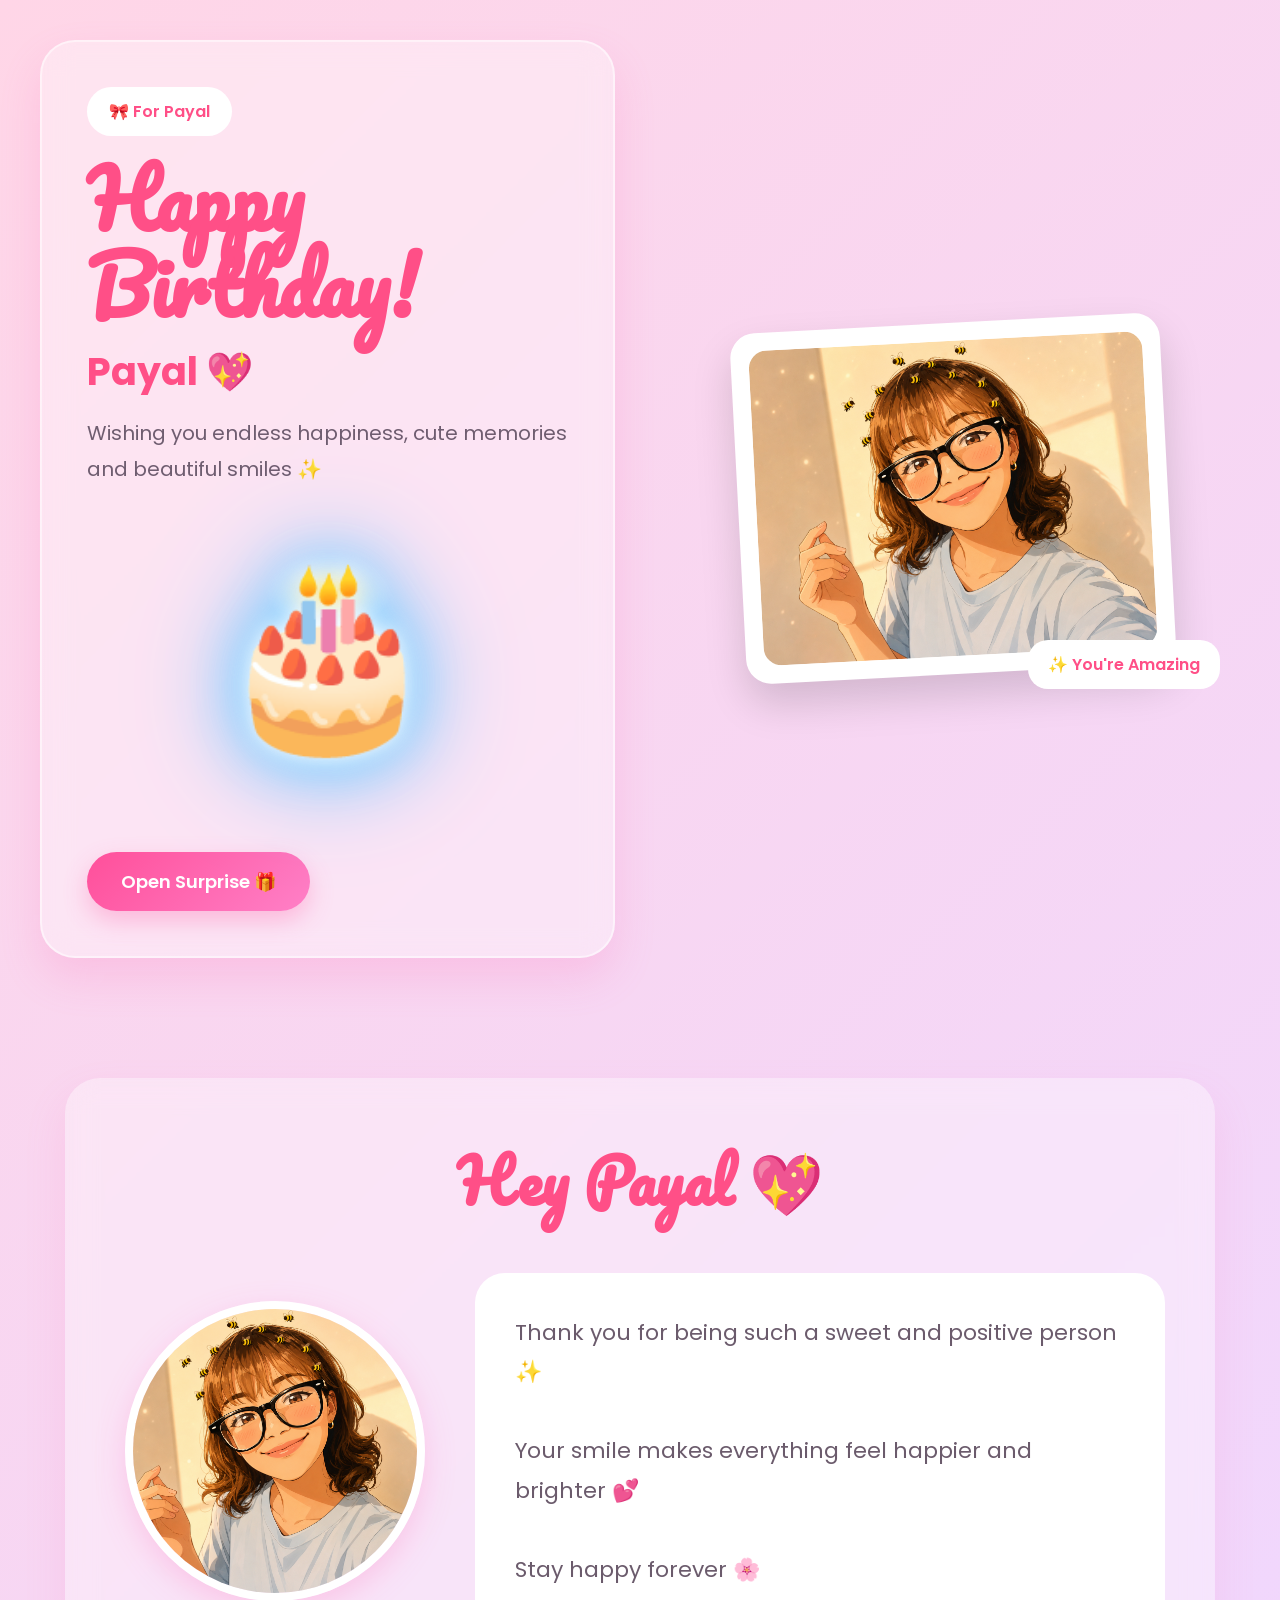
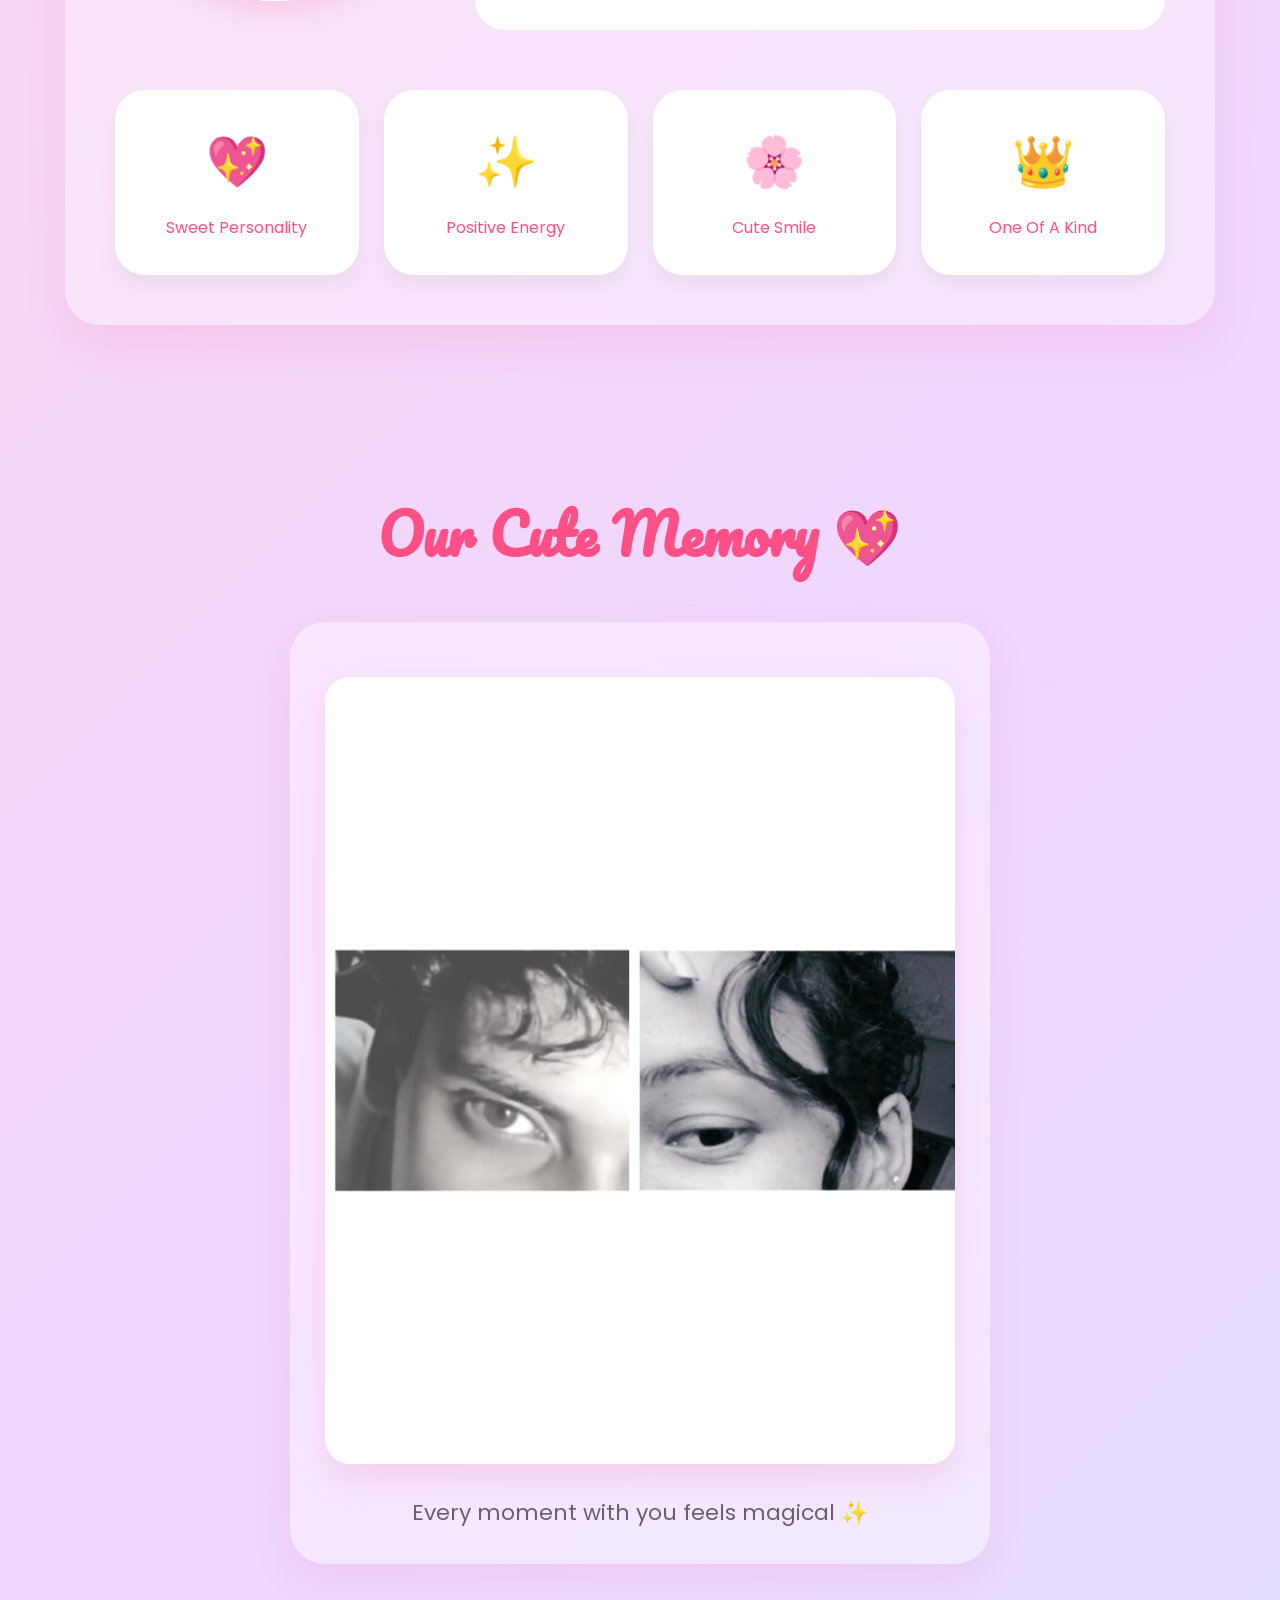
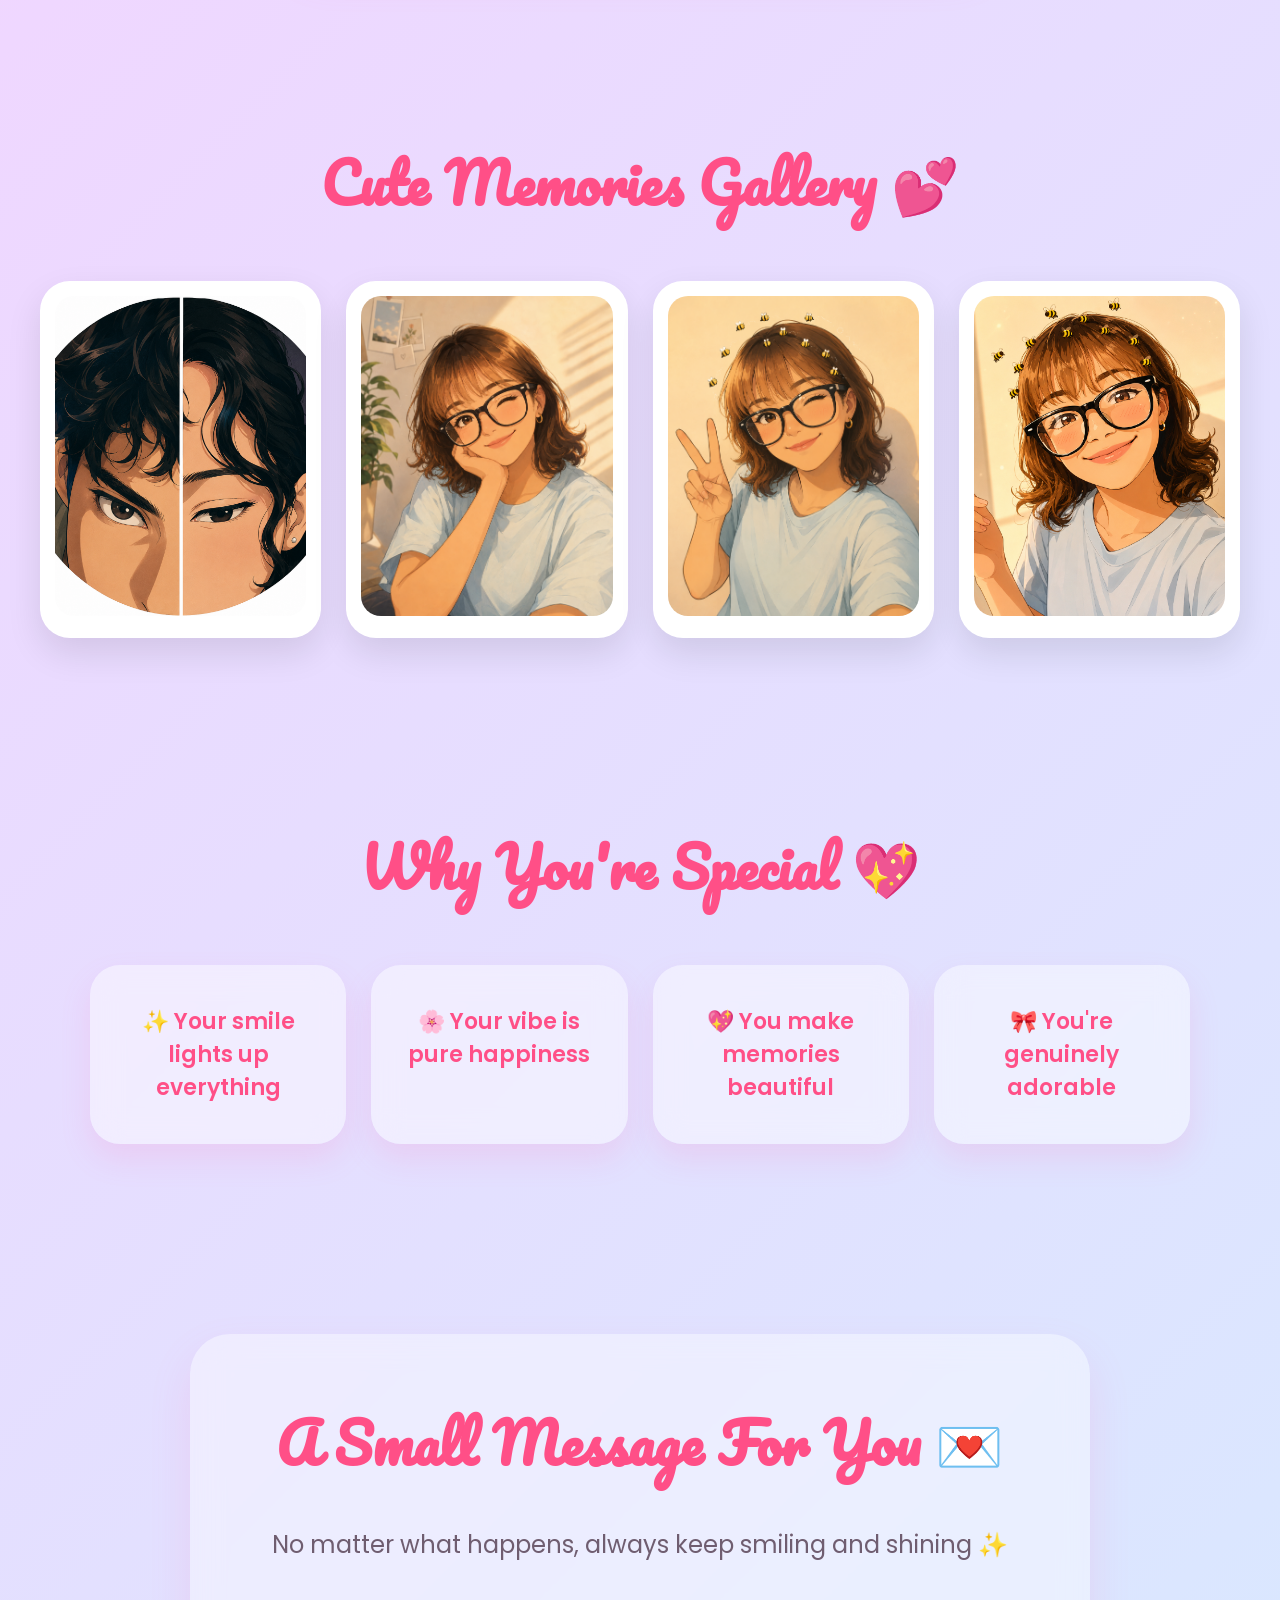
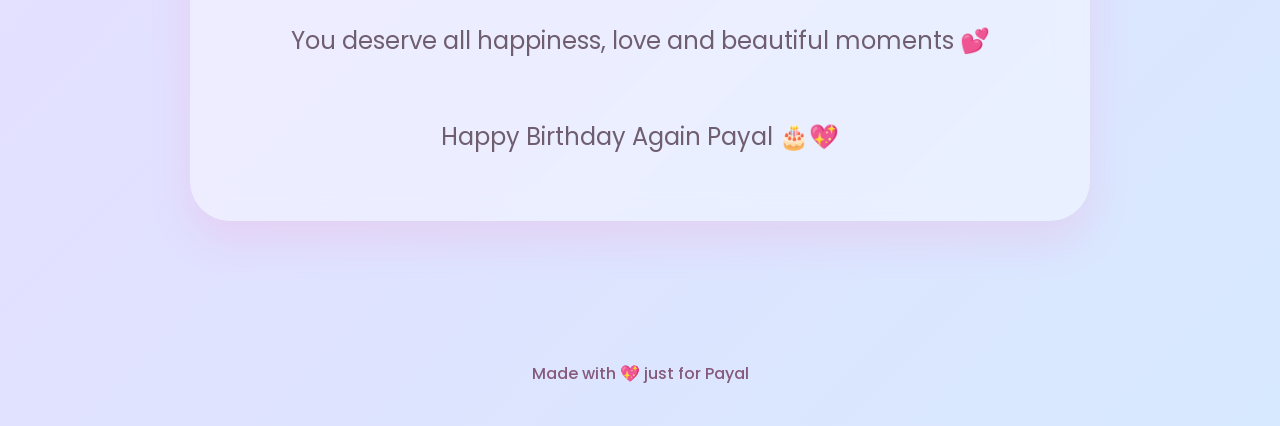
==== commit cc0c0da9: "Update gallery images in index.html Replaced existing images in the gallery with new images." ====
--- a/index.html
+++ b/index.html
@@ -1048,19 +1048,19 @@
 <div class="gallery">
 
 <div class="gallery-card">
+<img src="3.png" alt="">
+</div>
+
+<div class="gallery-card">
+<img src="4.png" alt="">
+</div>
+
+<div class="gallery-card">
+<img src="5.png" alt="">
+</div>
+
+<div class="gallery-card">
 <img src="anime-payal.png" alt="">
-</div>
-
-<div class="gallery-card">
-<img src="BIRTHDAY.jpeg" alt="">
-</div>
-
-<div class="gallery-card">
-<img src="image2.jpeg" alt="">
-</div>
-
-<div class="gallery-card">
-<img src="image3.jpeg" alt="">
 </div>
 
 </div>
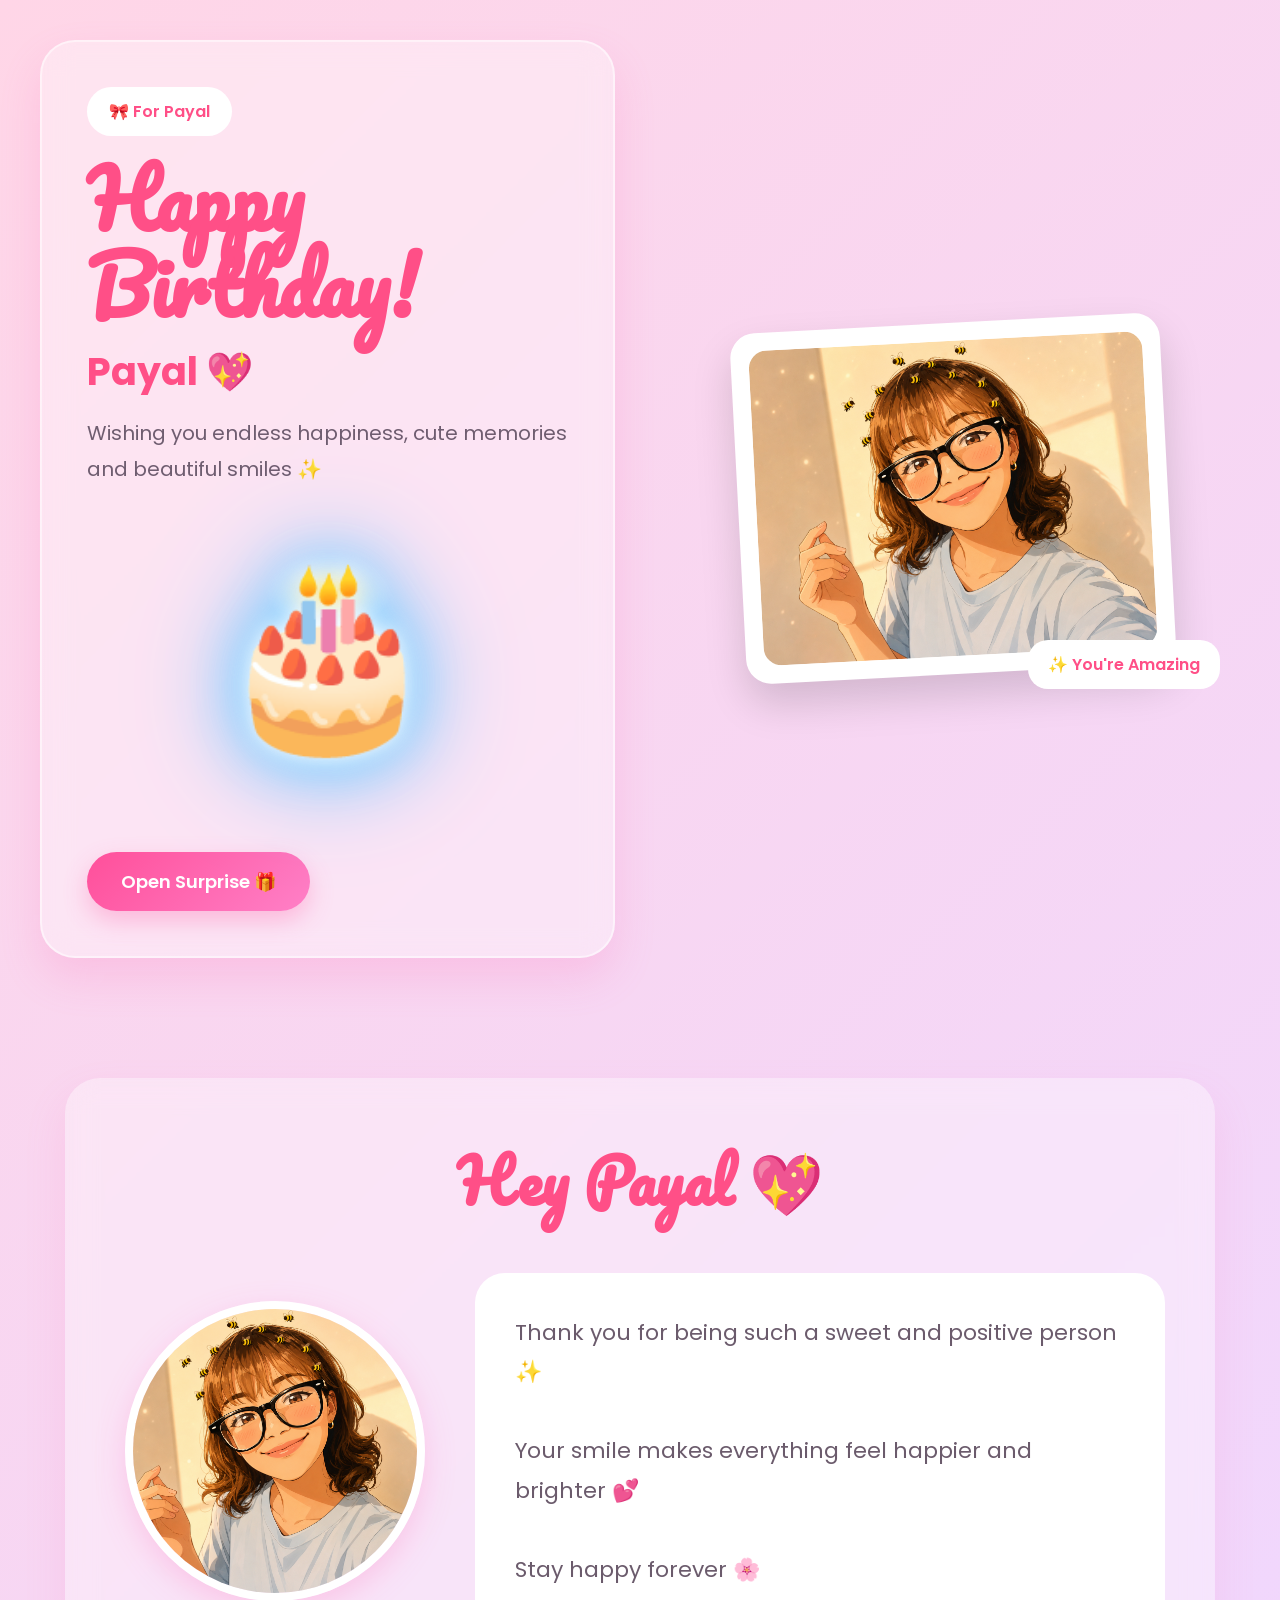
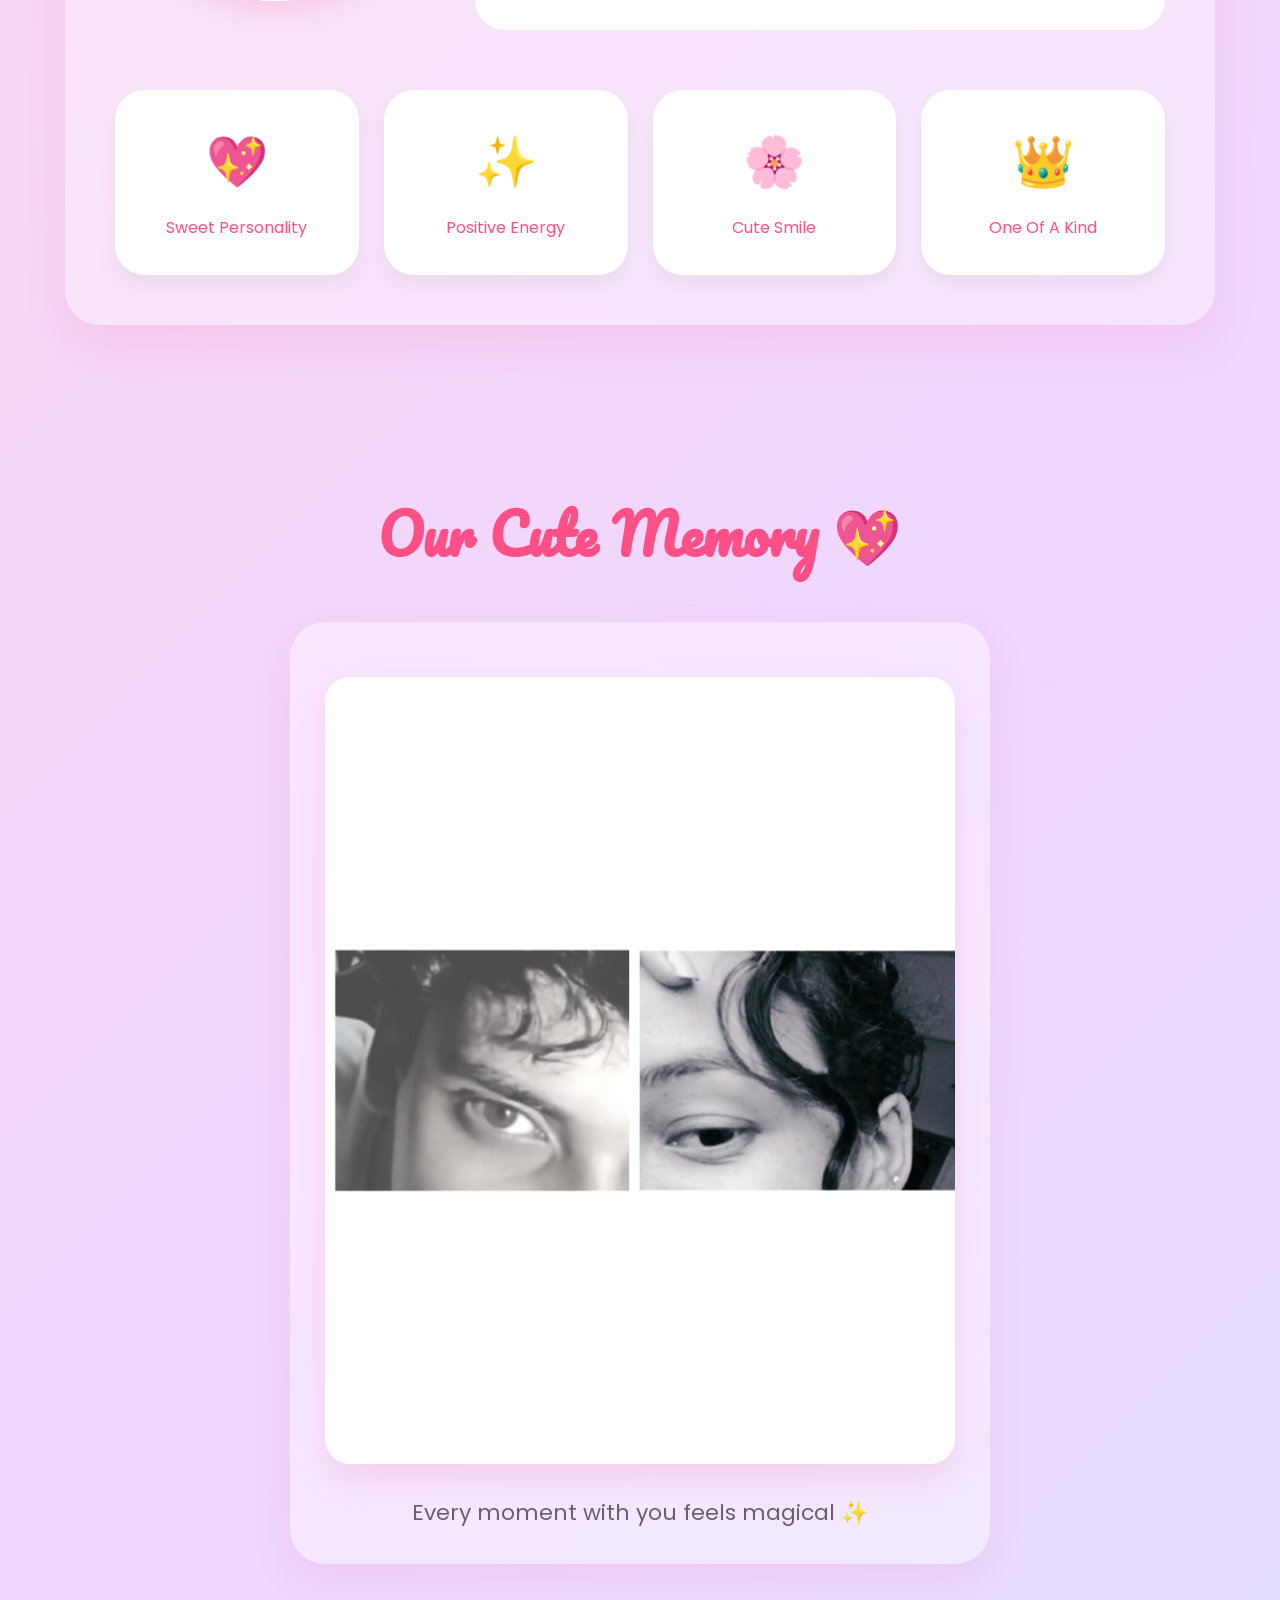
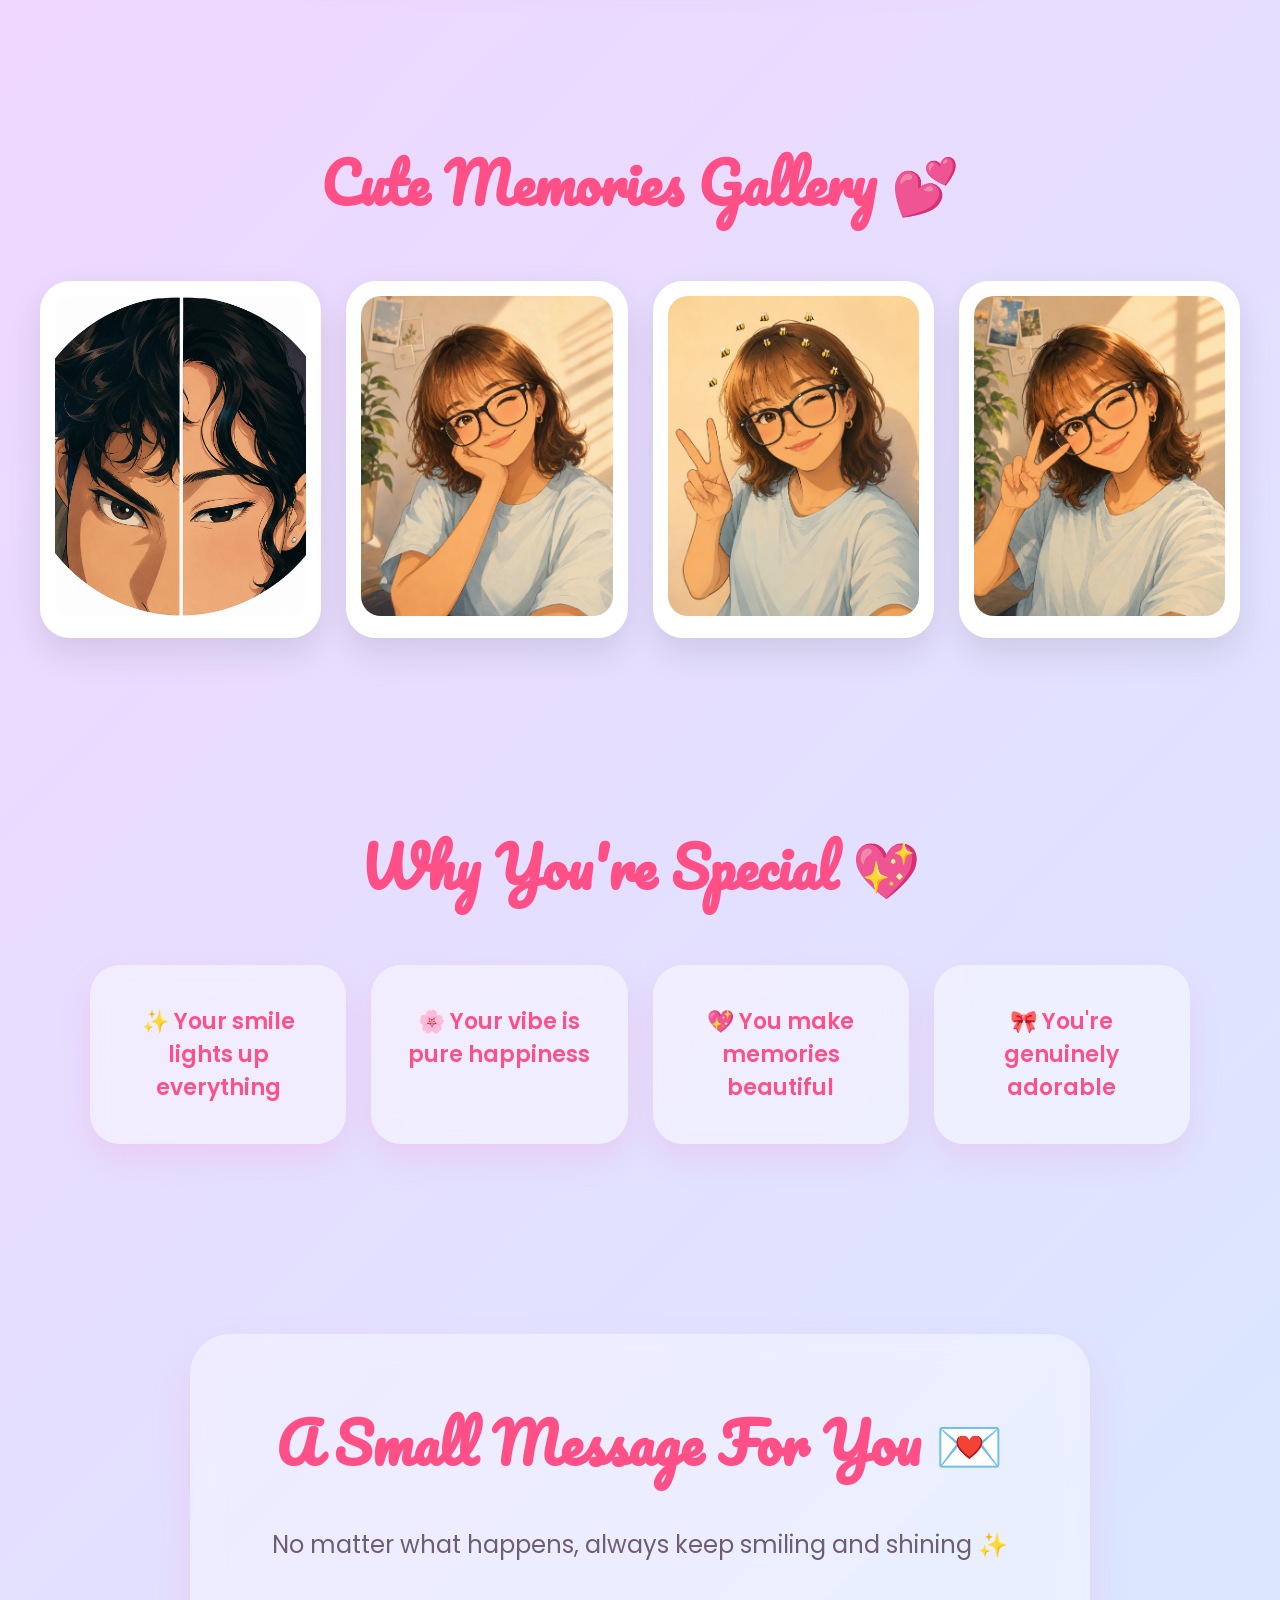
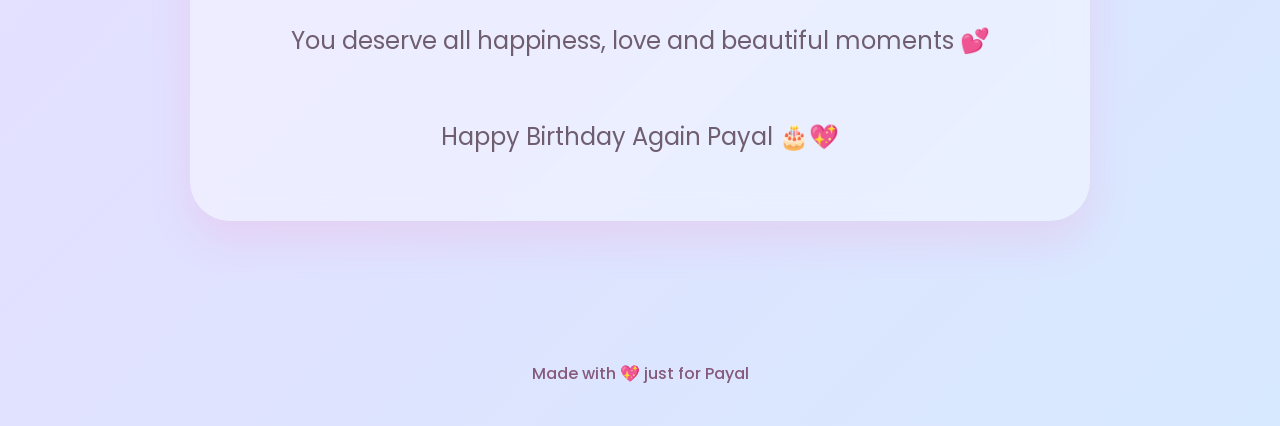
==== commit 4e57d83d: "Update index.html" ====
--- a/index.html
+++ b/index.html
@@ -1060,7 +1060,7 @@
 </div>
 
 <div class="gallery-card">
-<img src="anime-payal.png" alt="">
+<img src="6.png" alt="">
 </div>
 
 </div>
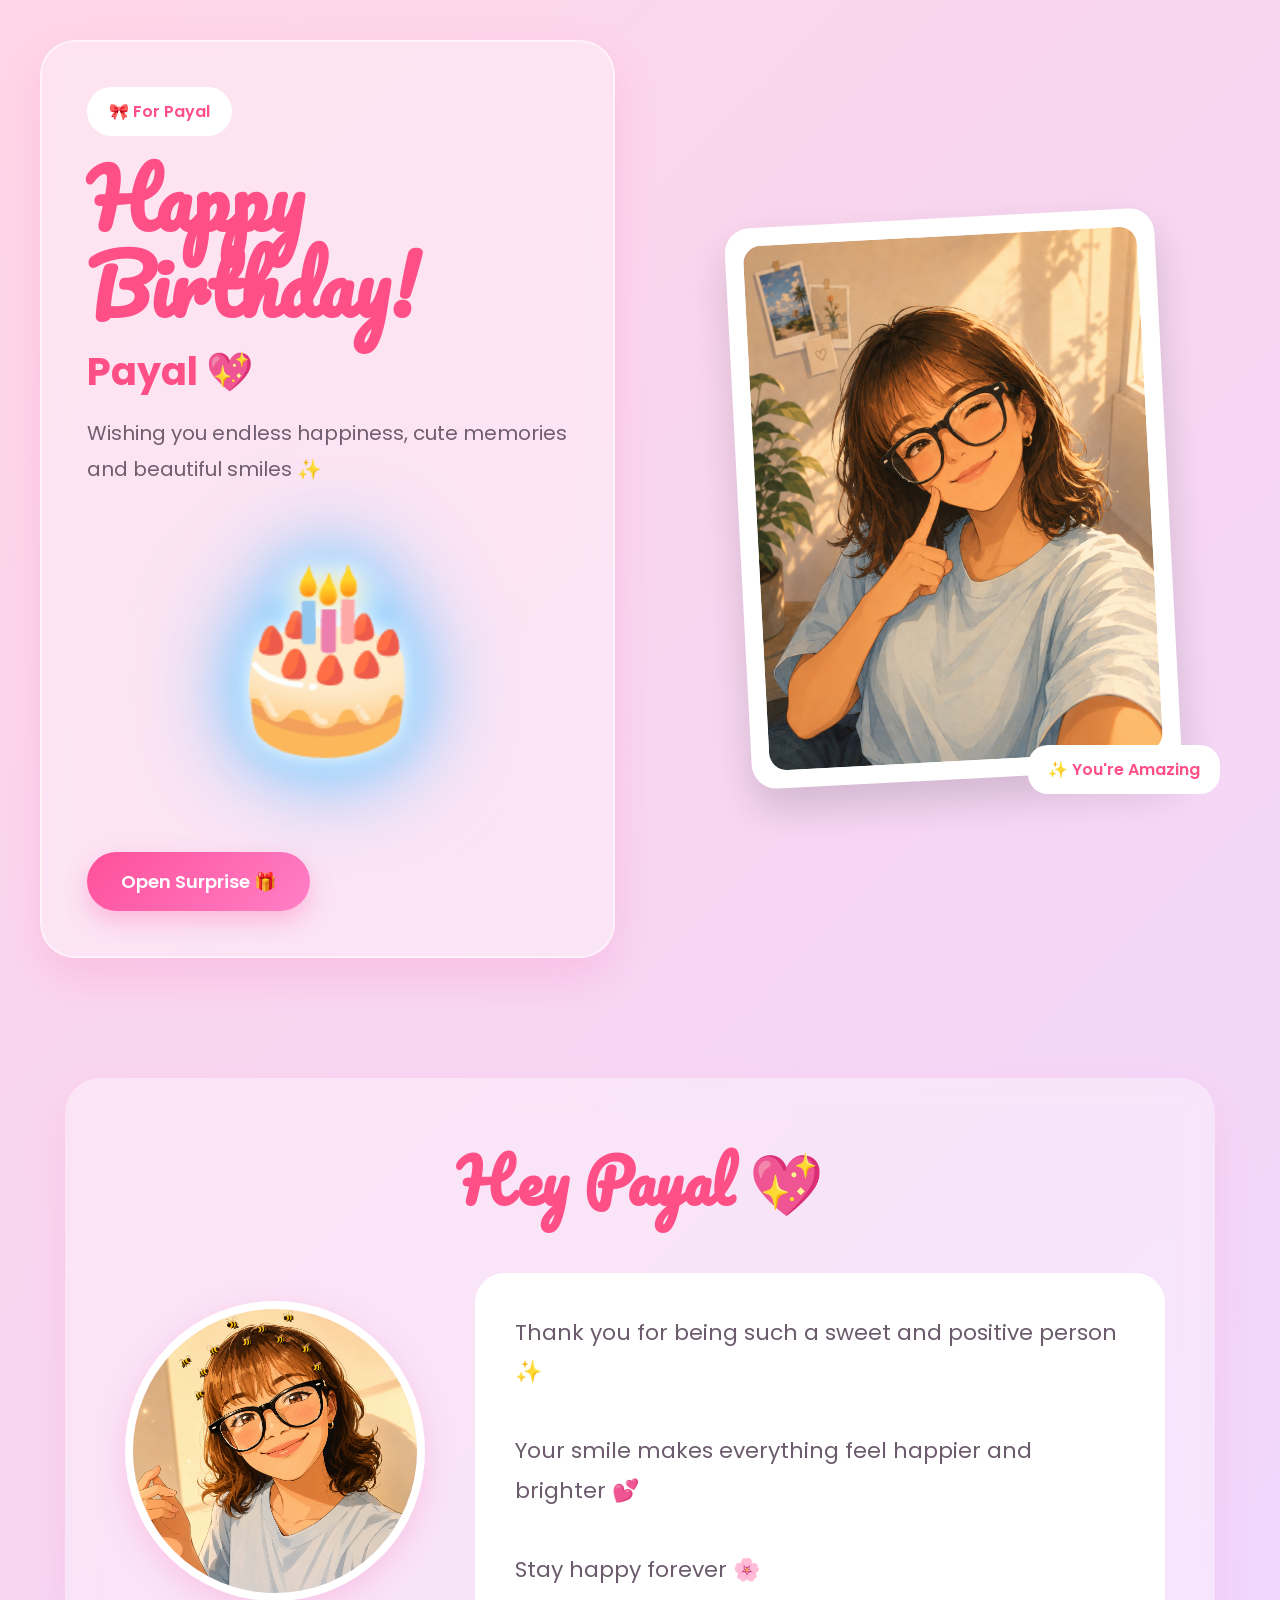
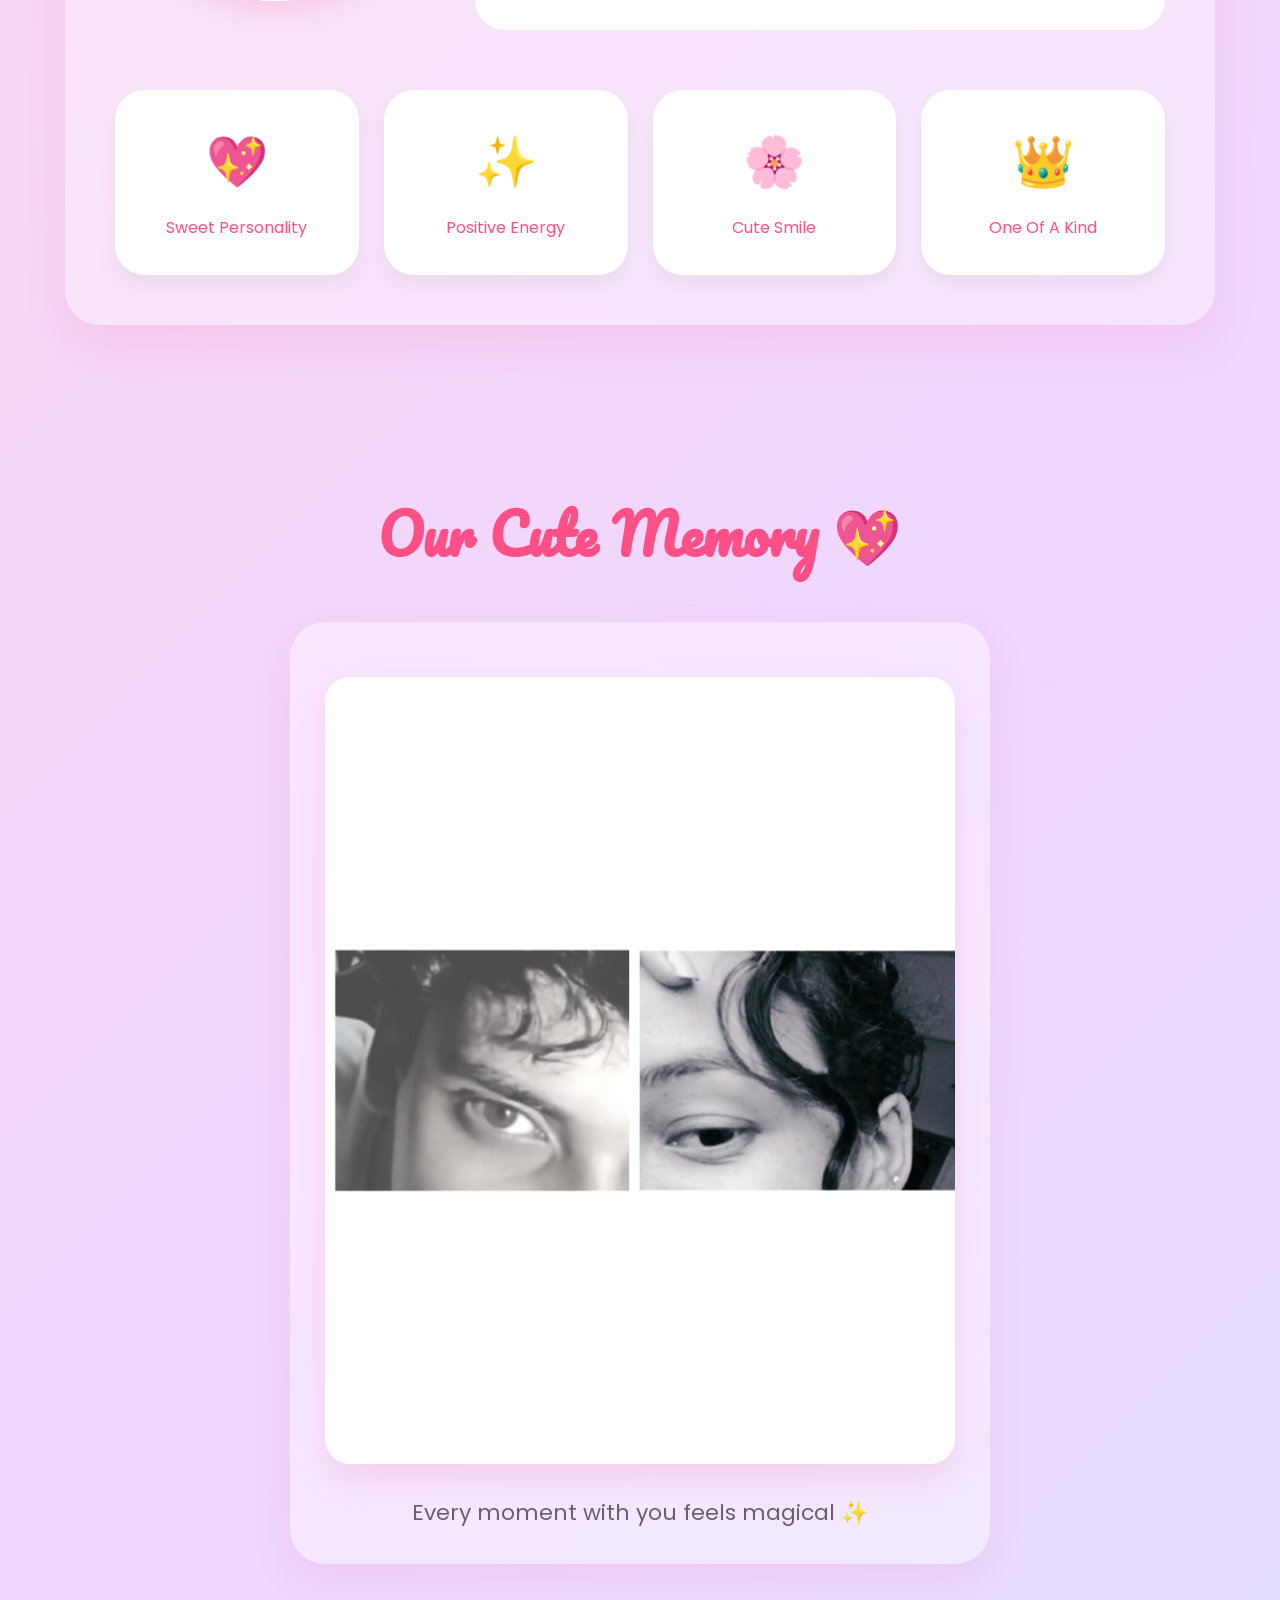
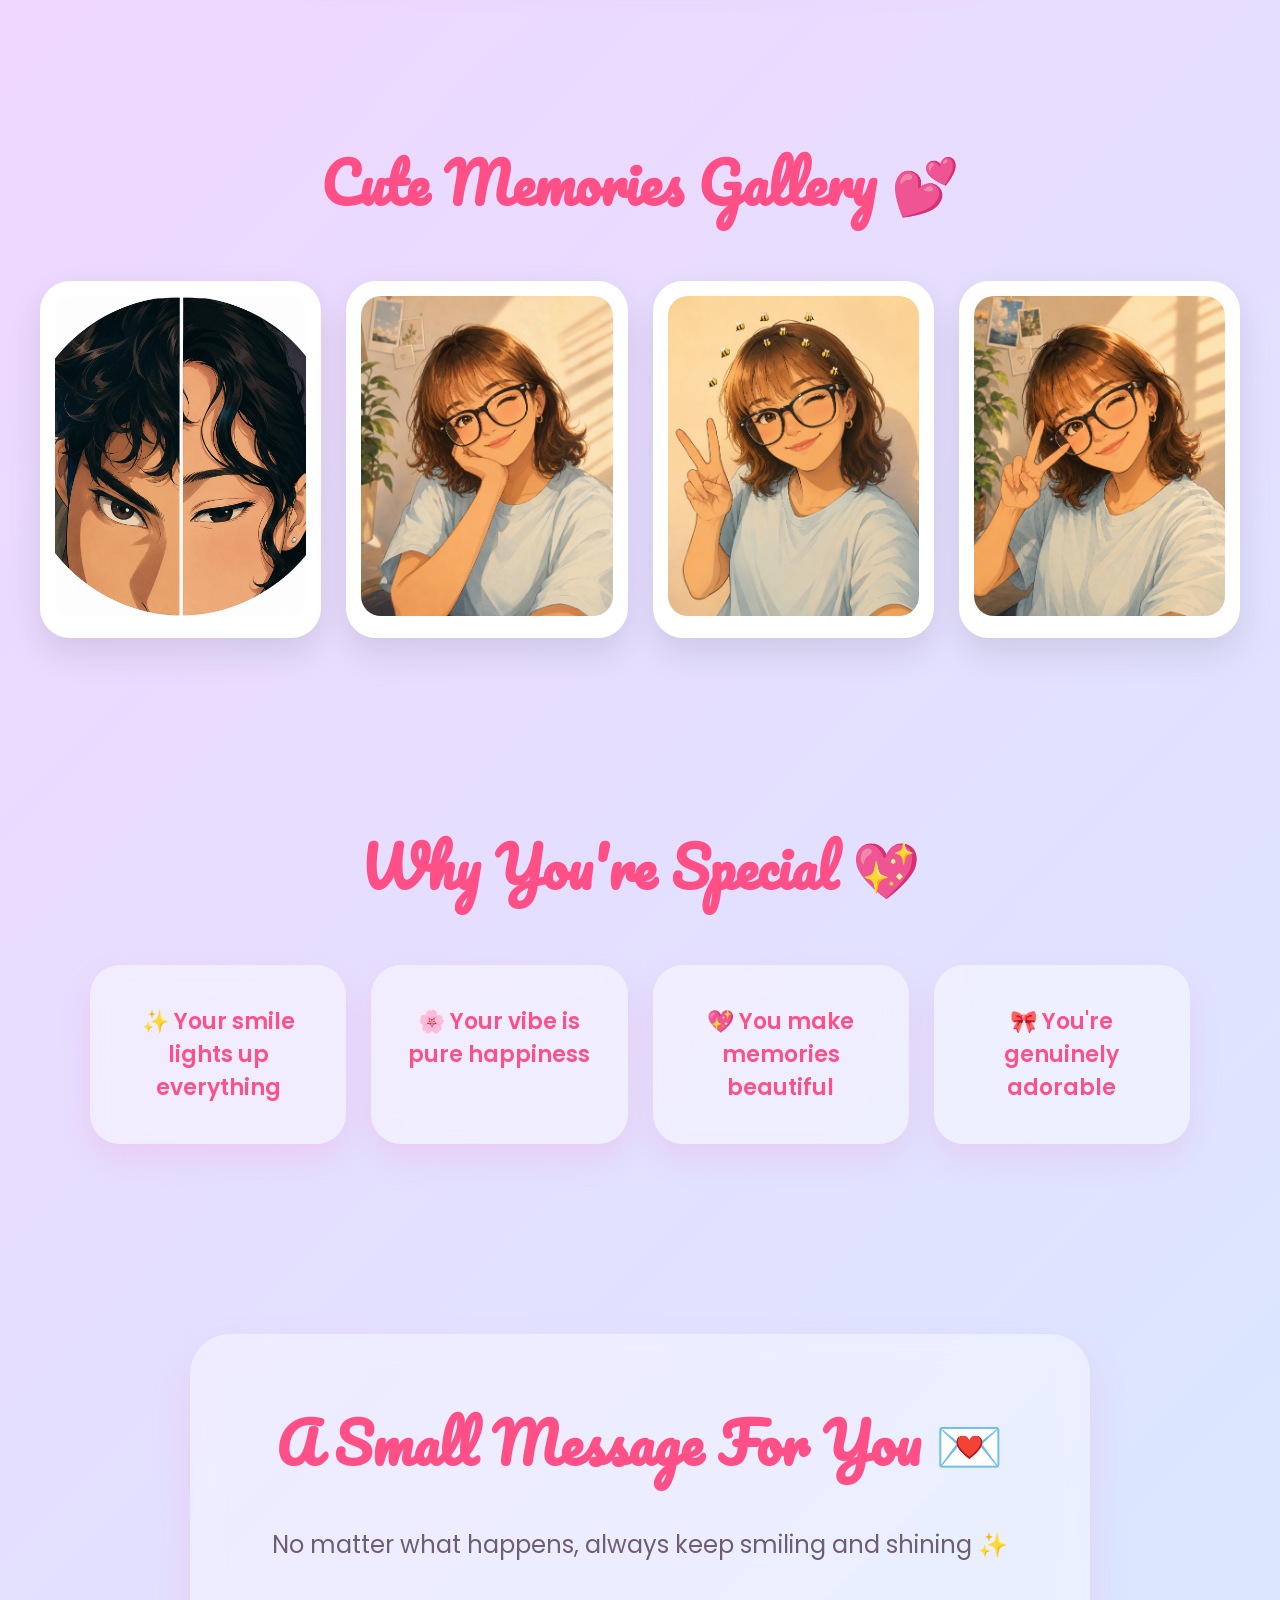
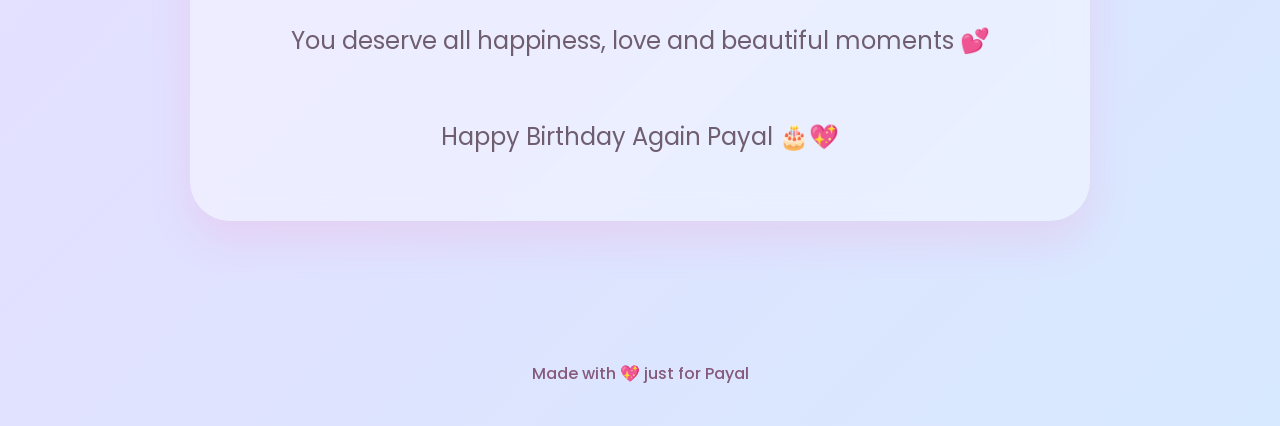
==== commit 06be09ff: "Update index.html" ====
--- a/index.html
+++ b/index.html
@@ -932,7 +932,7 @@
 
 <div class="frame">
 
-<img src="anime-payal.png"
+<img src="7.png"
 alt="Payal">
 
 </div>
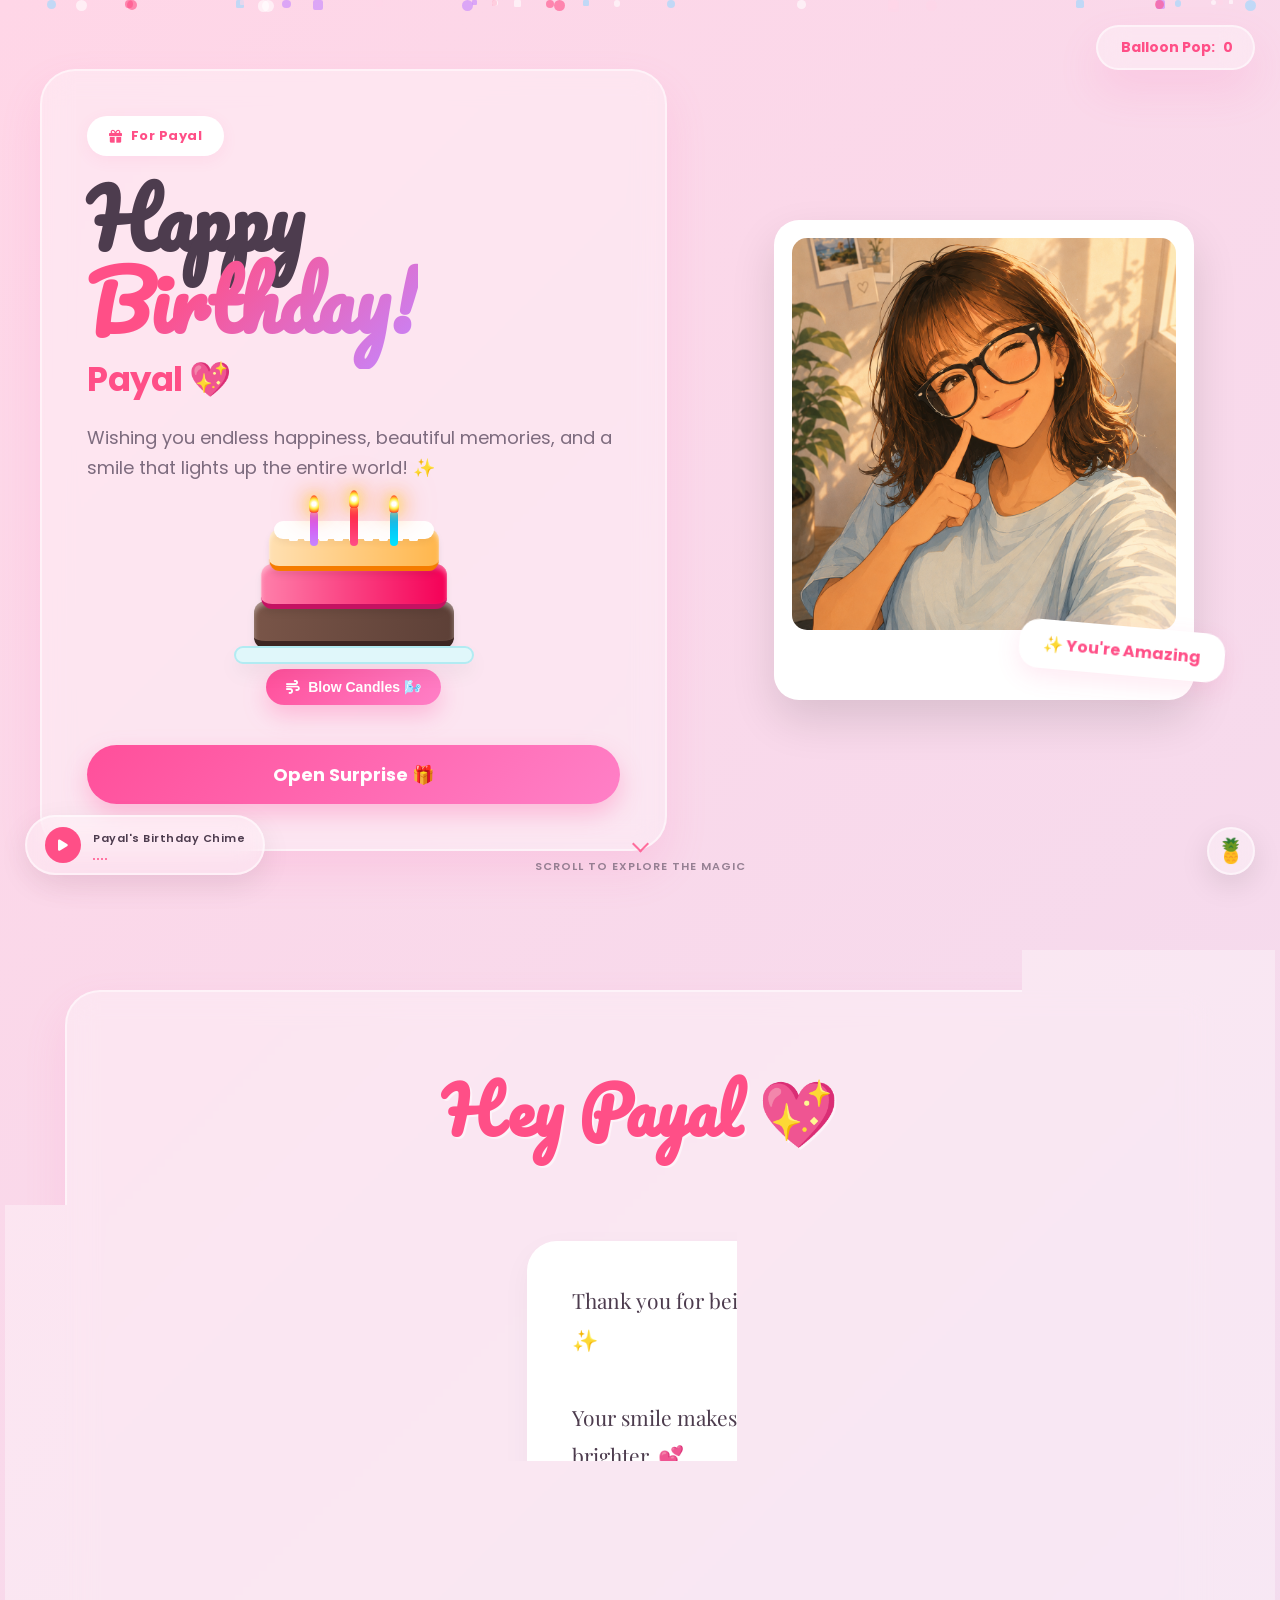
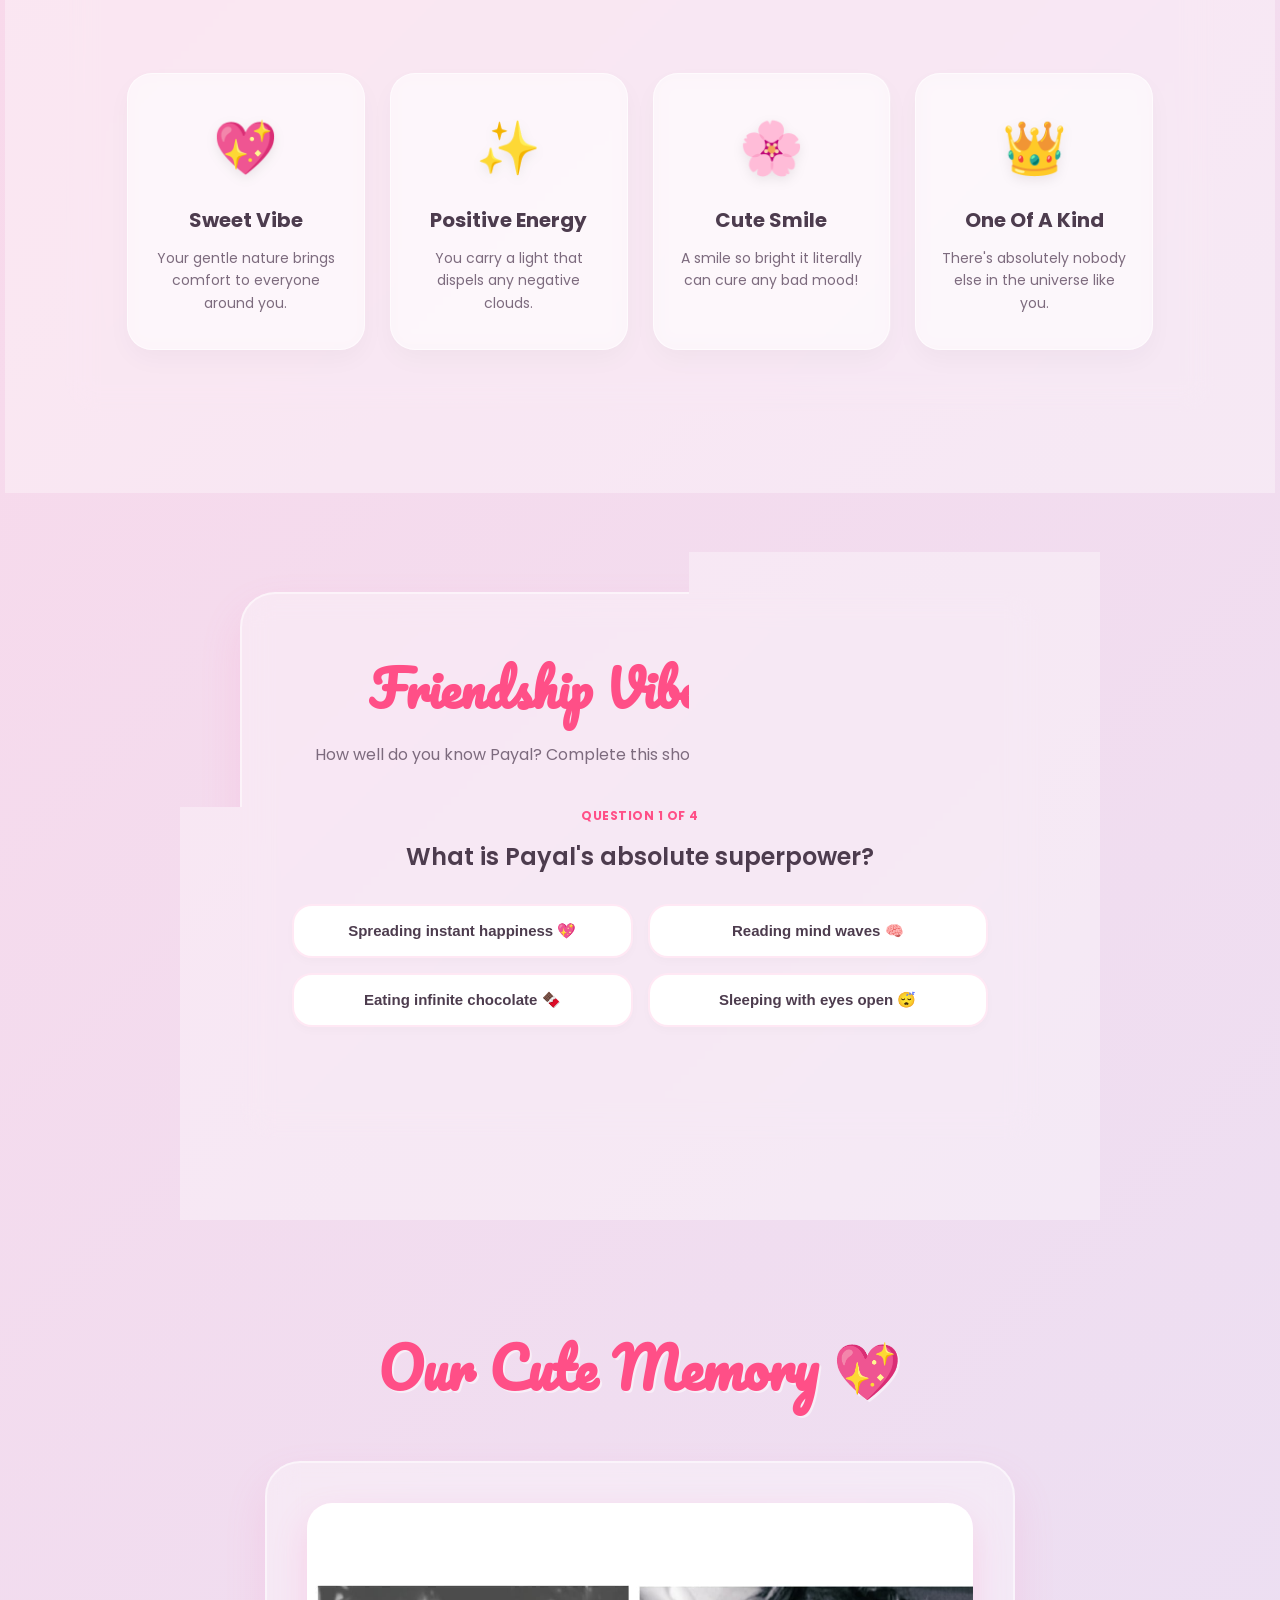
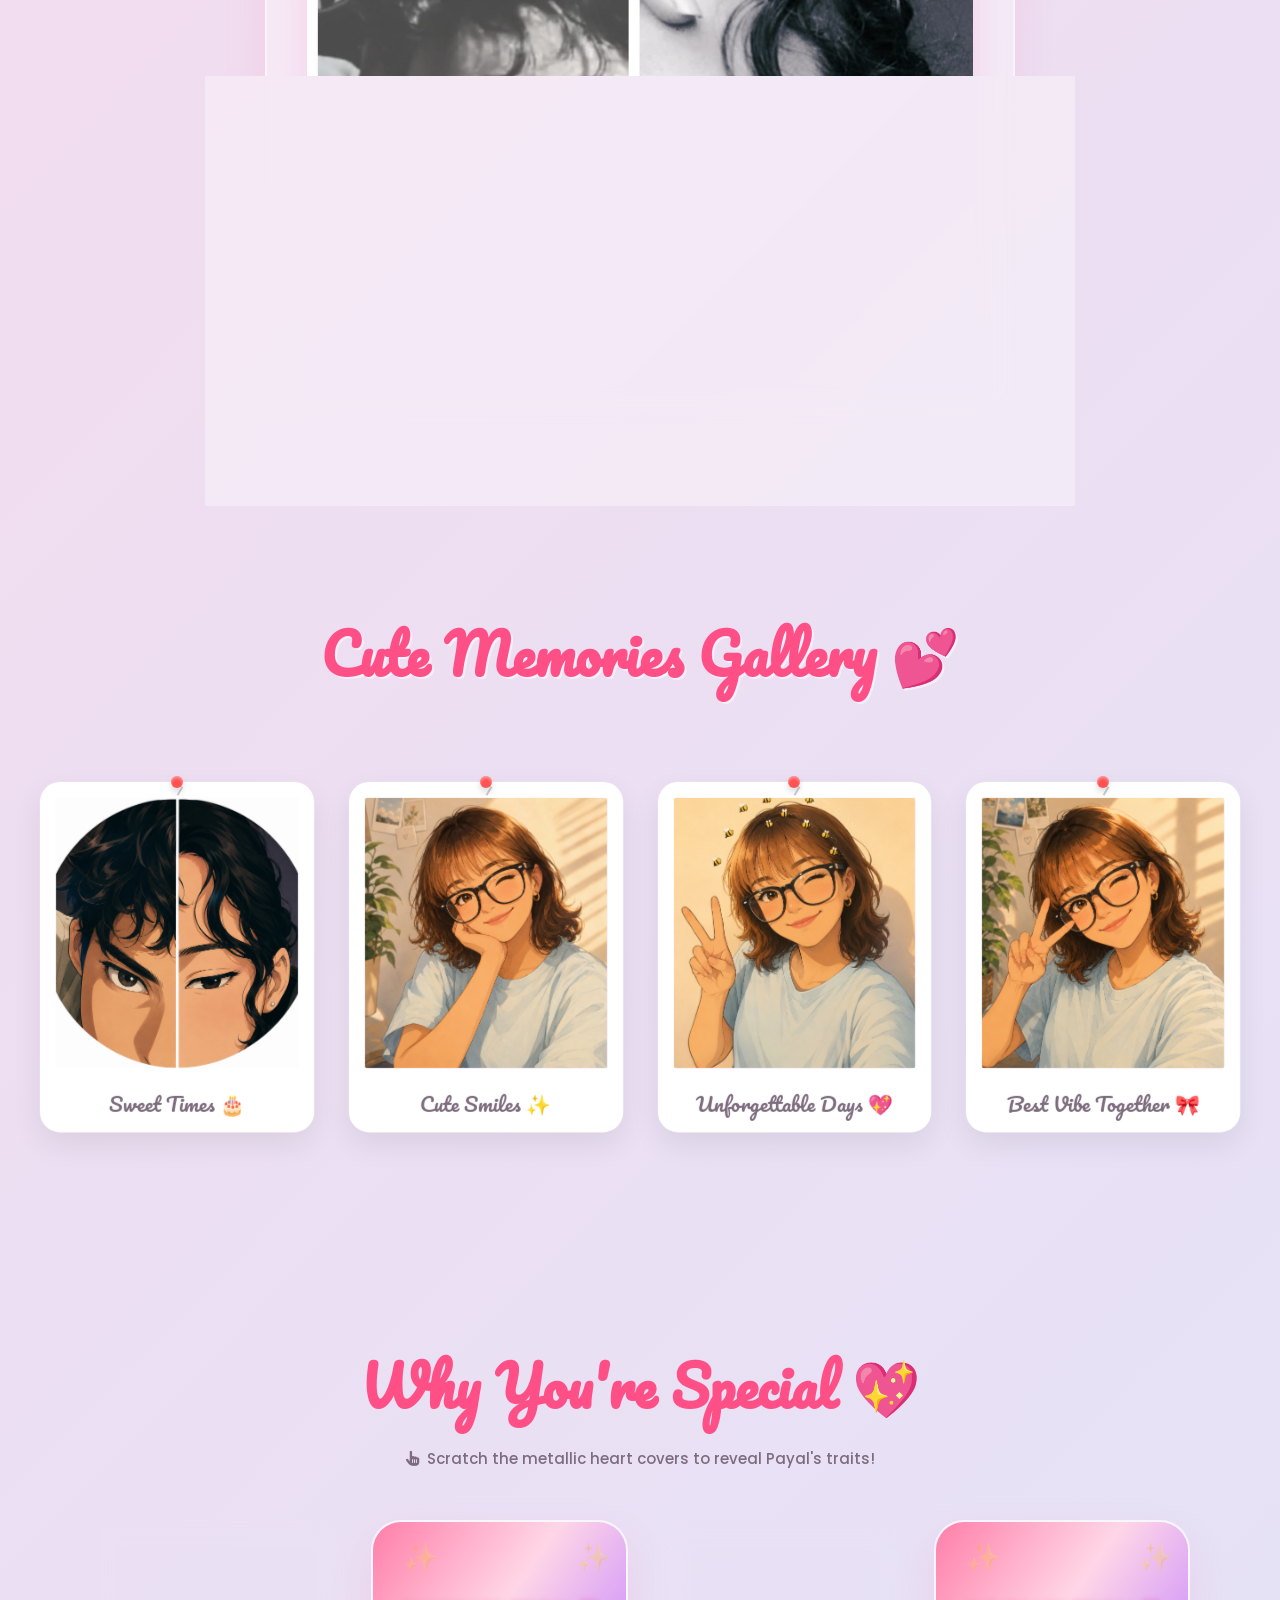
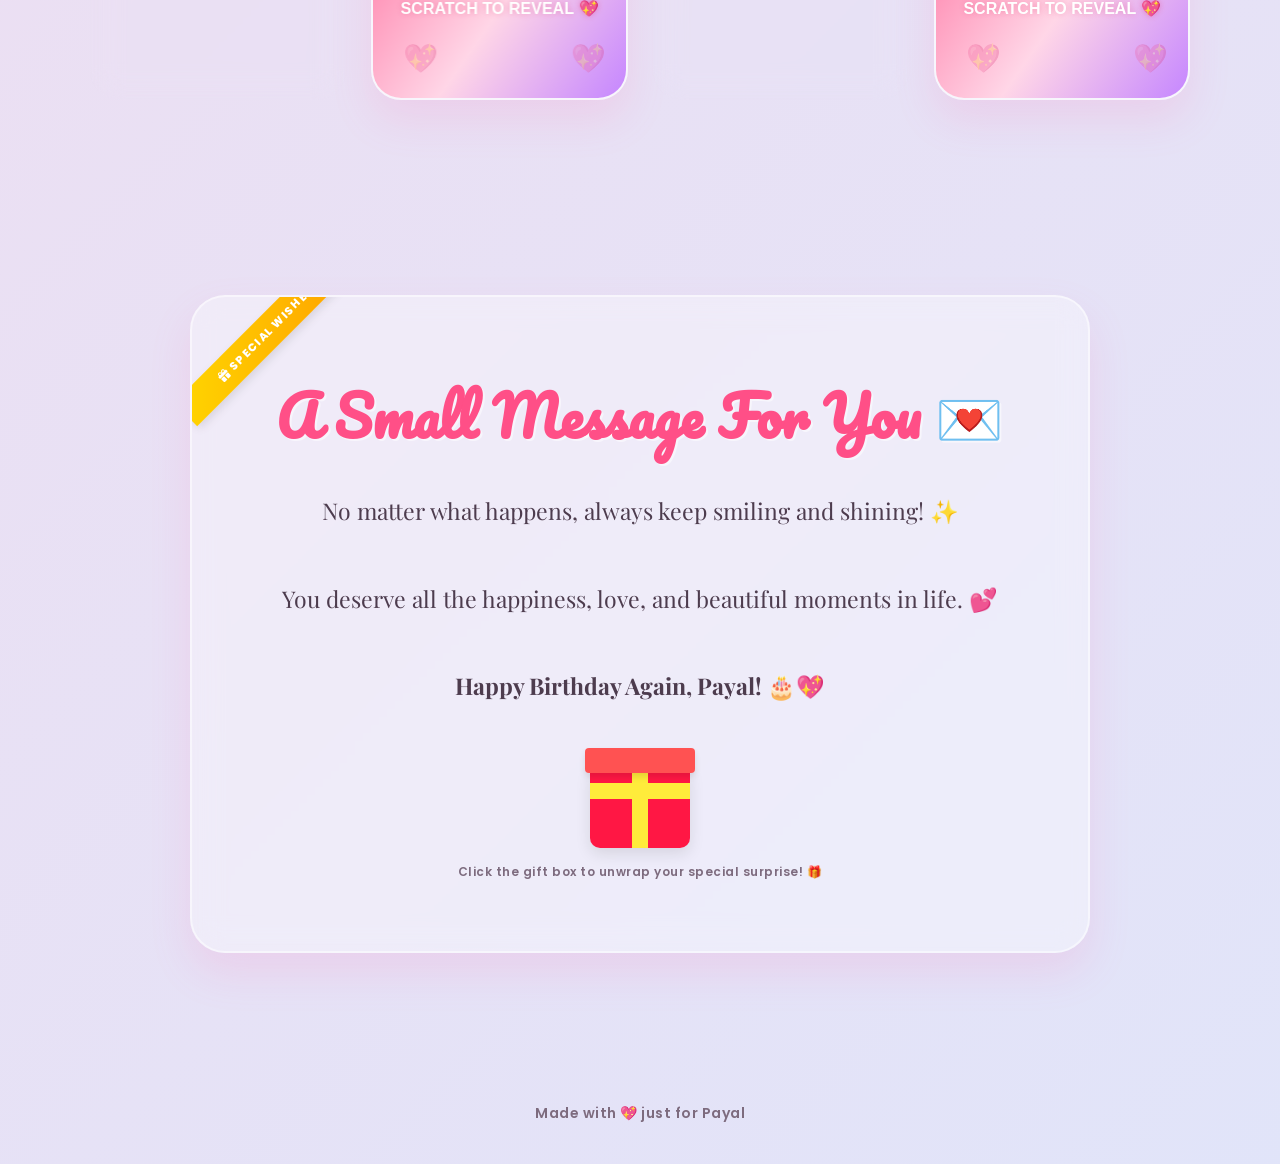
==== commit 001418af: "Add files via upload" ====
--- a/index.html
+++ b/index.html
@@ -1,1139 +1,507 @@
 <!DOCTYPE html>
 <html lang="en">
-
 <head>
-
-<meta charset="UTF-8">
-
-<meta name="viewport"
-content="width=device-width, initial-scale=1.0">
-
-<title>Happy Birthday Payal 💖</title>
-
-<link href="https://fonts.googleapis.com/css2?family=Poppins:wght@300;400;500;600;700&family=Pacifico&display=swap" rel="stylesheet">
-
-<style>
-
-*{
-margin:0;
-padding:0;
-box-sizing:border-box;
-}
-
-html{
-scroll-behavior:smooth;
-}
-
-body{
-
-font-family:'Poppins',sans-serif;
-
-background:
-linear-gradient(135deg,
-#ffd6e7,
-#efd7ff,
-#d7e9ff);
-
-overflow-x:hidden;
-
-color:#ff4f87;
-}
-
-/* HEARTS */
-
-.hearts{
-
-position:fixed;
-
-width:100%;
-
-height:100%;
-
-overflow:hidden;
-
-z-index:-1;
-}
-
-.hearts span{
-
-position:absolute;
-
-bottom:-100px;
-
-font-size:28px;
-
-animation:float 12s linear infinite;
-
-opacity:0.8;
-}
-
-.hearts span:nth-child(1){
-left:10%;
-animation-duration:8s;
-}
-
-.hearts span:nth-child(2){
-left:25%;
-animation-duration:12s;
-}
-
-.hearts span:nth-child(3){
-left:40%;
-animation-duration:10s;
-}
-
-.hearts span:nth-child(4){
-left:55%;
-animation-duration:15s;
-}
-
-.hearts span:nth-child(5){
-left:75%;
-animation-duration:9s;
-}
-
-.hearts span:nth-child(6){
-left:90%;
-animation-duration:13s;
-}
-
-@keyframes float{
-
-0%{
-transform:
-translateY(0)
-rotate(0deg);
-
-opacity:0;
-}
-
-20%{
-opacity:1;
-}
-
-100%{
-transform:
-translateY(-120vh)
-rotate(360deg);
-
-opacity:0;
-}
-}
-
-/* HERO */
-
-.hero{
-
-min-height:100vh;
-
-display:flex;
-
-justify-content:center;
-
-align-items:center;
-
-padding:40px 20px;
-}
-
-.hero-box{
-
-width:100%;
-
-max-width:1200px;
-
-display:grid;
-
-grid-template-columns:1fr 1fr;
-
-gap:50px;
-
-align-items:center;
-}
-
-/* LEFT */
-
-.left-card{
-
-background:
-rgba(255,255,255,0.35);
-
-backdrop-filter:blur(15px);
-
-padding:45px;
-
-border-radius:35px;
-
-border:2px solid
-rgba(255,255,255,0.5);
-
-box-shadow:
-0 20px 40px
-rgba(255,105,180,0.2);
-
-animation:popup 1s ease;
-}
-
-.tag{
-
-display:inline-block;
-
-background:white;
-
-color:#ff4f87;
-
-padding:12px 22px;
-
-border-radius:50px;
-
-font-weight:600;
-
-margin-bottom:20px;
-}
-
-.title{
-
-font-family:'Pacifico',cursive;
-
-font-size:78px;
-
-line-height:1.1;
-
-margin-bottom:15px;
-}
-
-.name{
-
-font-size:38px;
-
-font-weight:700;
-
-margin-bottom:15px;
-}
-
-.desc{
-
-font-size:20px;
-
-line-height:1.8;
-
-color:#6f5d70;
-}
-
-/* CAKE */
-
-.cake{
-
-font-size:180px;
-
-text-align:center;
-
-margin:30px 0;
-
-animation:bounce 2s infinite;
-
-filter:
-drop-shadow(0 0 10px #fff)
-drop-shadow(0 0 25px #9ad9ff)
-drop-shadow(0 0 45px #5abfff);
-}
-
-/* BUTTON */
-
-.btn{
-
-display:inline-block;
-
-margin-top:35px;
-
-background:
-linear-gradient(135deg,
-#ff4f9a,
-#ff80c7);
-
-color:white;
-
-text-decoration:none;
-
-padding:16px 34px;
-
-border-radius:50px;
-
-font-size:18px;
-
-font-weight:600;
-
-transition:0.3s;
-
-animation:glow 2s infinite;
-
-box-shadow:
-0 10px 25px
-rgba(255,79,154,0.3);
-}
-
-.btn:hover{
-
-transform:
-translateY(-6px)
-scale(1.05);
-}
-
-/* IMAGE */
-
-.photo-box{
-
-display:flex;
-
-justify-content:center;
-
-position:relative;
-}
-
-.frame{
-
-width:100%;
-
-max-width:430px;
-
-background:white;
-
-padding:18px;
-
-border-radius:25px;
-
-transform:rotate(-3deg);
-
-box-shadow:
-0 20px 40px
-rgba(0,0,0,0.15);
-
-animation:popup 1.3s ease;
-
-transition:0.4s;
-}
-
-.frame:hover{
-
-transform:scale(1.03);
-
-box-shadow:
-0 0 20px #fff,
-0 0 40px #ff9ad5,
-0 0 70px #ff69b4;
-}
-
-.frame img{
-
-width:100%;
-
-border-radius:18px;
-
-display:block;
-}
-
-.sticker{
-
-position:absolute;
-
-bottom:-15px;
-
-right:20px;
-
-background:white;
-
-padding:12px 20px;
-
-border-radius:20px;
-
-font-weight:600;
-
-color:#ff4f87;
-}
-
-/* MESSAGE */
-
-.message-section{
-padding:80px 20px;
-}
-
-.message-box{
-
-max-width:1150px;
-
-margin:auto;
-
-background:
-rgba(255,255,255,0.35);
-
-backdrop-filter:blur(15px);
-
-padding:50px;
-
-border-radius:35px;
-
-box-shadow:
-0 20px 40px
-rgba(255,105,180,0.15);
-}
-
-.message-title{
-
-text-align:center;
-
-font-family:'Pacifico',cursive;
-
-font-size:60px;
-
-margin-bottom:40px;
-}
-
-.content{
-
-display:grid;
-
-grid-template-columns:320px 1fr;
-
-gap:40px;
-
-align-items:center;
-}
-
-.circle{
-
-width:300px;
-
-height:300px;
-
-border-radius:50%;
-
-overflow:hidden;
-
-border:8px solid white;
-
-margin:auto;
-
-transition:0.4s;
-
-box-shadow:
-0 10px 30px
-rgba(255,105,180,0.25);
-}
-
-.circle:hover{
-
-transform:scale(1.03);
-
-box-shadow:
-0 0 20px #fff,
-0 0 40px #ff9ad5,
-0 0 70px #ff69b4;
-}
-
-.circle img{
-
-width:100%;
-
-height:100%;
-
-object-fit:cover;
-}
-
-.quote{
-
-background:white;
-
-padding:40px;
-
-border-radius:30px;
-
-font-size:22px;
-
-line-height:1.8;
-
-color:#6b5b6c;
-}
-
-/* REASONS */
-
-.reasons{
-
-margin-top:60px;
-
-display:grid;
-
-grid-template-columns:
-repeat(auto-fit,minmax(220px,1fr));
-
-gap:25px;
-}
-
-.reason-card{
-
-background:white;
-
-padding:35px 25px;
-
-border-radius:30px;
-
-text-align:center;
-
-transition:0.3s;
-
-box-shadow:
-0 10px 20px
-rgba(0,0,0,0.05);
-}
-
-.reason-card:hover{
-transform:translateY(-10px);
-}
-
-.reason-card h3{
-
-font-size:50px;
-
-margin-bottom:15px;
-}
-
-/* COUPLE SECTION */
-
-.couple-section{
-
-padding:80px 20px;
-
-text-align:center;
-}
-
-.couple-section h2{
-
-font-size:55px;
-
-font-family:'Pacifico',cursive;
-
-margin-bottom:40px;
-}
-
-.couple-box{
-
-max-width:700px;
-
-margin:auto;
-
-background:
-rgba(255,255,255,0.4);
-
-padding:35px;
-
-border-radius:35px;
-
-backdrop-filter:blur(15px);
-
-box-shadow:
-0 15px 35px
-rgba(255,105,180,0.15);
-}
-
-.couple-img{
-
-width:100%;
-
-border-radius:25px;
-
-margin-top:20px;
-
-transition:0.4s;
-
-box-shadow:
-0 15px 35px
-rgba(255,105,180,0.2);
-}
-
-.couple-img:hover{
-
-transform:scale(1.03);
-
-box-shadow:
-0 0 20px #fff,
-0 0 40px #ff9ad5,
-0 0 70px #ff69b4;
-}
-
-.couple-box p{
-
-margin-top:25px;
-
-font-size:22px;
-
-color:#6f5d70;
-}
-
-/* GALLERY */
-
-.gallery-section{
-
-padding:90px 20px;
-
-text-align:center;
-}
-
-.gallery-title{
-
-font-size:55px;
-
-font-family:'Pacifico',cursive;
-
-margin-bottom:50px;
-}
-
-.gallery{
-
-display:grid;
-
-grid-template-columns:
-repeat(auto-fit,minmax(240px,1fr));
-
-gap:25px;
-
-max-width:1200px;
-
-margin:auto;
-}
-
-.gallery-card{
-
-background:white;
-
-padding:15px;
-
-border-radius:30px;
-
-overflow:hidden;
-
-transition:0.4s;
-
-box-shadow:
-0 15px 35px
-rgba(0,0,0,0.1);
-
-animation:floatCard 4s ease-in-out infinite;
-}
-
-.gallery-card:hover{
-
-transform:
-translateY(-12px)
-scale(1.03);
-}
-
-.gallery-card img{
-
-width:100%;
-
-height:320px;
-
-object-fit:cover;
-
-border-radius:20px;
-}
-
-/* LOVE PAGE */
-
-.love-page{
-
-padding:90px 20px;
-
-text-align:center;
-}
-
-.love-page h2{
-
-font-size:55px;
-
-font-family:'Pacifico',cursive;
-
-margin-bottom:50px;
-}
-
-.love-container{
-
-max-width:1100px;
-
-margin:auto;
-
-display:grid;
-
-grid-template-columns:
-repeat(auto-fit,minmax(240px,1fr));
-
-gap:25px;
-}
-
-.love-card{
-
-background:
-rgba(255,255,255,0.45);
-
-backdrop-filter:blur(15px);
-
-padding:40px 30px;
-
-border-radius:30px;
-
-font-size:22px;
-
-font-weight:600;
-
-color:#ff4f87;
-
-transition:0.4s;
-
-box-shadow:
-0 15px 30px
-rgba(255,105,180,0.15);
-}
-
-.love-card:hover{
-
-transform:
-translateY(-10px)
-rotate(-2deg);
-
-background:white;
-}
-
-/* FINAL PAGE */
-
-.final-page{
-
-padding:100px 20px;
-}
-
-.final-box{
-
-max-width:900px;
-
-margin:auto;
-
-background:
-rgba(255,255,255,0.4);
-
-padding:60px;
-
-border-radius:40px;
-
-text-align:center;
-
-backdrop-filter:blur(15px);
-
-box-shadow:
-0 20px 40px
-rgba(255,105,180,0.15);
-
-animation:popup 1s ease;
-}
-
-.final-box h2{
-
-font-size:55px;
-
-font-family:'Pacifico',cursive;
-
-margin-bottom:30px;
-}
-
-.final-box p{
-
-font-size:24px;
-
-line-height:2;
-
-color:#6f5d70;
-}
-
-/* FOOTER */
-
-.footer{
-
-text-align:center;
-
-padding:40px 20px;
-
-color:#865a7b;
-
-font-weight:500;
-}
-
-/* ANIMATION */
-
-@keyframes popup{
-
-0%{
-transform:scale(0.5);
-opacity:0;
-}
-
-100%{
-transform:scale(1);
-opacity:1;
-}
-}
-
-@keyframes bounce{
-
-0%,100%{
-transform:translateY(0);
-}
-
-50%{
-transform:translateY(-15px);
-}
-}
-
-@keyframes floatCard{
-
-0%,100%{
-transform:translateY(0px);
-}
-
-50%{
-transform:translateY(-10px);
-}
-}
-
-@keyframes glow{
-
-0%{
-box-shadow:
-0 0 10px #ff8bc2;
-}
-
-50%{
-box-shadow:
-0 0 30px #ff4f9a;
-}
-
-100%{
-box-shadow:
-0 0 10px #ff8bc2;
-}
-}
-
-/* MOBILE */
-
-@media(max-width:900px){
-
-.hero-box{
-grid-template-columns:1fr;
-}
-
-.title{
-font-size:58px;
-}
-
-.message-title{
-font-size:45px;
-}
-
-.content{
-grid-template-columns:1fr;
-}
-
-.circle{
-width:250px;
-height:250px;
-}
-
-.quote{
-font-size:18px;
-}
-
-.cake{
-font-size:130px;
-}
-
-.left-card{
-padding:30px 25px;
-}
-
-.message-box{
-padding:35px 20px;
-}
-
-.gallery-title,
-.love-page h2,
-.final-box h2,
-.couple-section h2{
-font-size:40px;
-}
-
-.final-box p{
-font-size:19px;
-}
-}
-
-</style>
-
+    <meta charset="UTF-8">
+    <meta name="viewport" content="width=device-width, initial-scale=1.0">
+    <meta name="description" content="A magical, interactive birthday surprise website made especially for Payal, filled with sweet messages, a cute memory gallery, and fun games.">
+    <title>Happy Birthday Payal 💖 | Magical Surprise</title>
+    
+    <!-- Google Fonts: Poppins & Pacifico & Playfair Display (for high-contrast elegant headings) -->
+    <link rel="preconnect" href="https://fonts.googleapis.com">
+    <link rel="preconnect" href="https://fonts.gstatic.com" crossorigin>
+    <link href="https://fonts.googleapis.com/css2?family=Poppins:wght@300;400;500;600;700;800&family=Pacifico&family=Playfair+Display:ital,wght@0,600;1,400&display=swap" rel="stylesheet">
+    
+    <!-- FontAwesome Icons for modern interactive dashboard -->
+    <link rel="stylesheet" href="https://cdnjs.cloudflare.com/ajax/libs/font-awesome/6.4.0/css/all.min.css">
+    
+    <!-- Stylesheet at root level -->
+    <link rel="stylesheet" href="style.css">
 </head>
-
 <body>
 
-<div class="hearts">
-
-<span>💖</span>
-<span>💕</span>
-<span>💗</span>
-<span>💞</span>
-<span>✨</span>
-<span>💓</span>
-
-</div>
-
-<!-- HERO -->
-
-<section class="hero">
-
-<div class="hero-box">
-
-<div class="left-card">
-
-<div class="tag">
-🎀 For Payal
-</div>
-
-<h1 class="title">
-Happy <br> Birthday!
-</h1>
-
-<div class="name">
-Payal 💖
-</div>
-
-<p class="desc">
-
-Wishing you endless happiness,
-cute memories and beautiful smiles ✨
-
-</p>
-
-<div class="cake">
-🎂
-</div>
-
-<a href="#message"
-class="btn">
-
-Open Surprise 🎁
-
-</a>
-
-</div>
-
-<div class="photo-box">
-
-<div class="frame">
-
-<img src="7.png"
-alt="Payal">
-
-</div>
-
-<div class="sticker">
-✨ You're Amazing
-</div>
-
-</div>
-
-</div>
-
-</section>
-
-<!-- MESSAGE -->
-
-<section class="message-section"
-id="message">
-
-<div class="message-box">
-
-<h2 class="message-title">
-Hey Payal 💖
-</h2>
-
-<div class="content">
-
-<div class="circle">
-
-<img src="anime-payal.png"
-alt="Payal">
-
-</div>
-
-<div class="quote">
-
-Thank you for being such
-a sweet and positive person ✨
-
-<br><br>
-
-Your smile makes everything
-feel happier and brighter 💕
-
-<br><br>
-
-Stay happy forever 🌸
-
-</div>
-
-</div>
-
-<div class="reasons">
-
-<div class="reason-card">
-<h3>💖</h3>
-<p>Sweet Personality</p>
-</div>
-
-<div class="reason-card">
-<h3>✨</h3>
-<p>Positive Energy</p>
-</div>
-
-<div class="reason-card">
-<h3>🌸</h3>
-<p>Cute Smile</p>
-</div>
-
-<div class="reason-card">
-<h3>👑</h3>
-<p>One Of A Kind</p>
-</div>
-
-</div>
-
-</div>
-
-</section>
-
-<!-- COUPLE SECTION -->
-
-<section class="couple-section">
-
-<h2>
-Our Cute Memory 💖
-</h2>
-
-<div class="couple-box">
-
-<img src="BIRTHDAY.jpeg"
-class="couple-img">
-
-<p>
-
-Every moment with you
-feels magical ✨
-
-</p>
-
-</div>
-
-</section>
-
-<!-- GALLERY -->
-
-<section class="gallery-section">
-
-<h2 class="gallery-title">
-Cute Memories Gallery 💕
-</h2>
-
-<div class="gallery">
-
-<div class="gallery-card">
-<img src="3.png" alt="">
-</div>
-
-<div class="gallery-card">
-<img src="4.png" alt="">
-</div>
-
-<div class="gallery-card">
-<img src="5.png" alt="">
-</div>
-
-<div class="gallery-card">
-<img src="6.png" alt="">
-</div>
-
-</div>
-
-</section>
-
-<!-- LOVE PAGE -->
-
-<section class="love-page">
-
-<h2>
-Why You're Special 💖
-</h2>
-
-<div class="love-container">
-
-<div class="love-card">
-✨ Your smile lights up everything
-</div>
-
-<div class="love-card">
-🌸 Your vibe is pure happiness
-</div>
-
-<div class="love-card">
-💖 You make memories beautiful
-</div>
-
-<div class="love-card">
-🎀 You're genuinely adorable
-</div>
-
-</div>
-
-</section>
-
-<!-- FINAL PAGE -->
-
-<section class="final-page">
-
-<div class="final-box">
-
-<h2>
-A Small Message For You 💌
-</h2>
-
-<p>
-
-No matter what happens,
-always keep smiling and shining ✨
-
-<br><br>
-
-You deserve all happiness,
-love and beautiful moments 💕
-
-<br><br>
-
-Happy Birthday Again Payal 🎂💖
-
-</p>
-
-</div>
-
-</section>
-
-<!-- FOOTER -->
-
-<div class="footer">
-
-Made with 💖 just for Payal
-
-</div>
-
+    <!-- 3D WebGL Background Canvas -->
+    <canvas id="webgl-bg"></canvas>
+
+    <!-- Floating Background Particles Container -->
+    <div class="particles-container" id="particles-container"></div>
+    <div class="hearts" id="hearts-bg">
+        <span>💖</span>
+        <span>💕</span>
+        <span>💗</span>
+        <span>💞</span>
+        <span>✨</span>
+        <span>💓</span>
+    </div>
+
+    <!-- Music Player Widget -->
+    <div class="music-widget glass-panel" id="music-widget">
+        <button class="music-btn" id="music-play-btn" aria-label="Play Music">
+            <i class="fas fa-play" id="music-icon"></i>
+        </button>
+        <div class="music-info">
+            <span class="music-title">Payal's Birthday Chime</span>
+            <div class="music-visualizer" id="visualizer">
+                <span class="bar"></span>
+                <span class="bar"></span>
+                <span class="bar"></span>
+                <span class="bar"></span>
+            </div>
+        </div>
+    </div>
+
+    <!-- Floating Pop Game Widget (Score Tracker) -->
+    <div class="pop-score-widget glass-panel" id="pop-score-widget">
+        <span class="pop-title"><i class="fas fa-balloon"></i> Balloon Pop:</span>
+        <span id="pop-score">0</span>
+    </div>
+
+    <!-- MAIN PAGE WRAPPER -->
+    <main>
+
+        <!-- HERO SECTION -->
+        <section class="hero" id="hero-sec">
+            <div class="hero-box">
+                <!-- Left Details Card -->
+                <div class="left-card glass-panel" id="hero-left-card">
+                    <div class="tag">
+                        <i class="fas fa-gift"></i> For Payal
+                    </div>
+                    <h1 class="title">Happy <br><span class="text-gradient">Birthday!</span></h1>
+                    <div class="name">Payal 💖</div>
+                    <p class="desc">
+                        Wishing you endless happiness, beautiful memories, and a smile that lights up the entire world! ✨
+                    </p>
+                    
+                    <!-- Cake Container with Interactive Candles -->
+                    <div class="cake-wrapper">
+                        <div class="cake" id="birthday-cake">
+                            <div class="candle-holder">
+                                <div class="candle" id="candle-1">
+                                    <div class="flame"></div>
+                                </div>
+                                <div class="candle" id="candle-2">
+                                    <div class="flame"></div>
+                                </div>
+                                <div class="candle" id="candle-3">
+                                    <div class="flame"></div>
+                                </div>
+                            </div>
+                            <div class="frosting"></div>
+                            <div class="cake-layer cake-layer-top"></div>
+                            <div class="cake-layer cake-layer-middle"></div>
+                            <div class="cake-layer cake-layer-bottom"></div>
+                            <div class="cake-stand"></div>
+                        </div>
+                    </div>
+
+                    <div class="cake-controls">
+                        <button id="blow-btn" class="btn btn-blow"><i class="fa-solid fa-wind"></i> Blow Candles 🌬️</button>
+                    </div>
+
+                    <a href="#message" class="btn btn-scroll">Open Surprise 🎁</a>
+                </div>
+
+                <!-- Right Photo Card -->
+                <div class="photo-box" id="hero-photo-box">
+                    <div class="frame image-fallback-wrapper" data-fallback-label="Payal's Portrait 🎀">
+                        <img src="7.png" alt="Payal" onerror="this.style.display='none'; this.parentElement.classList.add('show-fallback');">
+                        <div class="fallback-glow-elements">
+                            <i class="fas fa-heart floating-element"></i>
+                            <i class="fas fa-star floating-element"></i>
+                        </div>
+                    </div>
+                    <div class="sticker">
+                        ✨ You're Amazing
+                    </div>
+                </div>
+            </div>
+            
+            <div class="scroll-down-indicator">
+                <span class="arrow-down"></span>
+                <span class="scroll-down-text">Scroll to explore the magic</span>
+            </div>
+        </section>
+
+        <!-- MESSAGE SECTION -->
+        <section class="message-section" id="message">
+            <div class="message-box glass-panel">
+                <h2 class="message-title">Hey Payal 💖</h2>
+                
+                <div class="content">
+                    <div class="circle image-fallback-wrapper" data-fallback-label="Payal ✨">
+                        <img src="anime-payal.png" alt="Payal" onerror="this.style.display='none'; this.parentElement.classList.add('show-fallback');">
+                    </div>
+                    
+                    <div class="quote-wrapper">
+                        <i class="fas fa-quote-left quote-icon-start"></i>
+                        <div class="quote">
+                            Thank you for being such a sweet and positive person. ✨
+                            <br><br>
+                            Your smile makes everything feel happier and brighter. 💕
+                            <br><br>
+                            Stay happy forever! 🌸
+                        </div>
+                        <i class="fas fa-quote-right quote-icon-end"></i>
+                    </div>
+                </div>
+
+                <!-- Reasons Widget Grid -->
+                <div class="reasons">
+                    <div class="reason-card glass-panel-light">
+                        <div class="reason-icon">💖</div>
+                        <h3>Sweet Vibe</h3>
+                        <p>Your gentle nature brings comfort to everyone around you.</p>
+                    </div>
+                    <div class="reason-card glass-panel-light">
+                        <div class="reason-icon">✨</div>
+                        <h3>Positive Energy</h3>
+                        <p>You carry a light that dispels any negative clouds.</p>
+                    </div>
+                    <div class="reason-card glass-panel-light">
+                        <div class="reason-icon">🌸</div>
+                        <h3>Cute Smile</h3>
+                        <p>A smile so bright it literally can cure any bad mood!</p>
+                    </div>
+                    <div class="reason-card glass-panel-light">
+                        <div class="reason-icon">👑</div>
+                        <h3>One Of A Kind</h3>
+                        <p>There's absolutely nobody else in the universe like you.</p>
+                    </div>
+                </div>
+            </div>
+        </section>
+
+        <!-- VIBE CHECK / TRIVIA GAME SECTION -->
+        <section class="quiz-section" id="quiz">
+            <div class="quiz-box glass-panel">
+                <h2 class="quiz-title">Friendship Vibe Check ⚡</h2>
+                <p class="quiz-subtitle">How well do you know Payal? Complete this short quiz to unlock a secret message!</p>
+                
+                <div class="quiz-container">
+                    <div class="quiz-card active" id="q1" data-step="1">
+                        <span class="q-progress">Question 1 of 4</span>
+                        <h3>What is Payal's absolute superpower?</h3>
+                        <div class="quiz-options">
+                            <button class="option-btn" data-correct="true">Spreading instant happiness 💖</button>
+                            <button class="option-btn" data-correct="false">Reading mind waves 🧠</button>
+                            <button class="option-btn" data-correct="false">Eating infinite chocolate 🍫</button>
+                            <button class="option-btn" data-correct="false">Sleeping with eyes open 😴</button>
+                        </div>
+                    </div>
+                    
+                    <div class="quiz-card" id="q2" data-step="2">
+                        <span class="q-progress">Question 2 of 4</span>
+                        <h3>What description fits Payal perfectly?</h3>
+                        <div class="quiz-options">
+                            <button class="option-btn" data-correct="false">Strict & Serious Leader 👮‍♀️</button>
+                            <button class="option-btn" data-correct="true">Genuinely sweet & positive 🌸</button>
+                            <button class="option-btn" data-correct="false">Lazy couch potato 🥔</button>
+                            <button class="option-btn" data-correct="false">Sarcastic chatterbox 🎙️</button>
+                        </div>
+                    </div>
+                    
+                    <div class="quiz-card" id="q3" data-step="3">
+                        <span class="q-progress">Question 3 of 4</span>
+                        <h3>If Payal were a season, she would be...</h3>
+                        <div class="quiz-options">
+                            <button class="option-btn" data-correct="false">Freezing Cold Winter ❄️</button>
+                            <button class="option-btn" data-correct="false">Scorching Hot Summer ☀️</button>
+                            <button class="option-btn" data-correct="true">Vibrant & Sunny Spring 🌺</button>
+                            <button class="option-btn" data-correct="false">Spooky Autumn 🍂</button>
+                        </div>
+                    </div>
+
+                    <div class="quiz-card" id="q4" data-step="4">
+                        <span class="q-progress">Question 4 of 4</span>
+                        <h3>What nickname does she love to call you? 🤫</h3>
+                        <div class="quiz-options">
+                            <button class="option-btn" data-correct="false">Mr. Apple 🍎</button>
+                            <button class="option-btn" data-correct="true">Pineapple 🍍</button>
+                            <button class="option-btn" data-correct="false">Mango King 🥭</button>
+                            <button class="option-btn" data-correct="false">Banana Bro 🍌</button>
+                        </div>
+                    </div>
+
+                    <!-- Secret Reward (Hidden initially) -->
+                    <div class="quiz-reward" id="quiz-success-card">
+                        <div class="reward-icon"><i class="fas fa-trophy"></i></div>
+                        <h3>4/4 Score! Vibe Match: 100%</h3>
+                        <p>You know Payal perfectly! Here is your special reward voucher code:</p>
+                        <div class="voucher-code" id="voucher">VIBE-PAYAL-BESTIE</div>
+                        <button class="btn btn-claim" id="claim-gift-btn">Claim Bestie Gift 🎁</button>
+                    </div>
+                </div>
+            </div>
+        </section>
+
+        <!-- CUTE MEMORY SECTION -->
+        <section class="couple-section">
+            <h2>Our Cute Memory 💖</h2>
+            <div class="couple-box glass-panel">
+                <div class="couple-img-wrapper image-fallback-wrapper" data-fallback-label="Special Memory 📸">
+                    <img src="BIRTHDAY.jpeg" alt="Memory Frame" class="couple-img" onerror="this.style.display='none'; this.parentElement.classList.add('show-fallback');">
+                </div>
+                <p>Every single moment spent with you feels magical and pure ✨</p>
+            </div>
+        </section>
+
+        <!-- POLAROID GALLERY SECTION -->
+        <section class="gallery-section">
+            <h2 class="gallery-title">Cute Memories Gallery 💕</h2>
+            
+            <div class="gallery-container">
+                <div class="gallery">
+                    <!-- Polaroid Card 1 -->
+                    <div class="gallery-card polaroid" id="pol-1">
+                        <div class="pin"></div>
+                        <div class="polaroid-inner">
+                            <div class="polaroid-front">
+                                <div class="polaroid-img-wrapper image-fallback-wrapper" data-fallback-label="Memory #1 🌟">
+                                    <img src="3.png" alt="Memory 1" onerror="this.style.display='none'; this.parentElement.classList.add('show-fallback');">
+                                </div>
+                                <div class="caption">Sweet Times 🎂</div>
+                            </div>
+                            <div class="polaroid-back">
+                                <div class="polaroid-back-content">
+                                    <i class="fas fa-heart back-heart"></i>
+                                    <p>Remember this day? The cake was delicious, but your laugh was the highlight! 🎂✨</p>
+                                </div>
+                            </div>
+                        </div>
+                    </div>
+                    
+                    <!-- Polaroid Card 2 -->
+                    <div class="gallery-card polaroid" id="pol-2">
+                        <div class="pin"></div>
+                        <div class="polaroid-inner">
+                            <div class="polaroid-front">
+                                <div class="polaroid-img-wrapper image-fallback-wrapper" data-fallback-label="Memory #2 🌸">
+                                    <img src="4.png" alt="Memory 2" onerror="this.style.display='none'; this.parentElement.classList.add('show-fallback');">
+                                </div>
+                                <div class="caption">Cute Smiles ✨</div>
+                            </div>
+                            <div class="polaroid-back">
+                                <div class="polaroid-back-content">
+                                    <i class="fas fa-star back-heart" style="color: #ffb300;"></i>
+                                    <p>Your smile in this picture is literally my favorite thing in the world. Keep smiling always! 🌸</p>
+                                </div>
+                            </div>
+                        </div>
+                    </div>
+                    
+                    <!-- Polaroid Card 3 -->
+                    <div class="gallery-card polaroid" id="pol-3">
+                        <div class="pin"></div>
+                        <div class="polaroid-inner">
+                            <div class="polaroid-front">
+                                <div class="polaroid-img-wrapper image-fallback-wrapper" data-fallback-label="Memory #3 🎈">
+                                    <img src="5.png" alt="Memory 3" onerror="this.style.display='none'; this.parentElement.classList.add('show-fallback');">
+                                </div>
+                                <div class="caption">Unforgettable Days 💖</div>
+                            </div>
+                            <div class="polaroid-back">
+                                <div class="polaroid-back-content">
+                                    <i class="fas fa-candy-cane back-heart" style="color: #c586ff;"></i>
+                                    <p>A day filled with crazy jokes and endless gossip. Can we repeat this soon? 💖</p>
+                                </div>
+                            </div>
+                        </div>
+                    </div>
+                    
+                    <!-- Polaroid Card 4 -->
+                    <div class="gallery-card polaroid" id="pol-4">
+                        <div class="pin"></div>
+                        <div class="polaroid-inner">
+                            <div class="polaroid-front">
+                                <div class="polaroid-img-wrapper image-fallback-wrapper" data-fallback-label="Memory #4 💕">
+                                    <img src="6.png" alt="Memory 4" onerror="this.style.display='none'; this.parentElement.classList.add('show-fallback');">
+                                </div>
+                                <div class="caption">Best Vibe Together 🎀</div>
+                            </div>
+                            <div class="polaroid-back">
+                                <div class="polaroid-back-content">
+                                    <i class="fas fa-pineapple back-heart" style="color: #ffa000;"></i>
+                                    <p>No matter where we are, our vibe matches 100%. Dedicated to the best Pineapple! 🍍🎀</p>
+                                </div>
+                            </div>
+                        </div>
+                    </div>
+                </div>
+            </div>
+        </section>
+
+        <!-- LOVE / WHY YOU'RE SPECIAL (SCRATCH CARDS) SECTION -->
+        <section class="love-page" id="scratch-sec">
+            <h2>Why You're Special 💖</h2>
+            <p class="scratch-instruction"><i class="fa-solid fa-hand-pointer"></i> Scratch the metallic heart covers to reveal Payal's traits!</p>
+            
+            <div class="love-container">
+                <!-- Card 1 -->
+                <div class="love-card-wrapper">
+                    <div class="love-card glass-panel">
+                        <div class="scratch-area">
+                            <canvas class="scratch-canvas" data-text="Your smile lights up everything 🌟"></canvas>
+                        </div>
+                    </div>
+                </div>
+                
+                <!-- Card 2 -->
+                <div class="love-card-wrapper">
+                    <div class="love-card glass-panel">
+                        <div class="scratch-area">
+                            <canvas class="scratch-canvas" data-text="Your vibe is pure happiness 🌸"></canvas>
+                        </div>
+                    </div>
+                </div>
+                
+                <!-- Card 3 -->
+                <div class="love-card-wrapper">
+                    <div class="love-card glass-panel">
+                        <div class="scratch-area">
+                            <canvas class="scratch-canvas" data-text="You make memories beautiful 💖"></canvas>
+                        </div>
+                    </div>
+                </div>
+                
+                <!-- Card 4 -->
+                <div class="love-card-wrapper">
+                    <div class="love-card glass-panel">
+                        <div class="scratch-area">
+                            <canvas class="scratch-canvas" data-text="You're genuinely adorable 🎀"></canvas>
+                        </div>
+                    </div>
+                </div>
+            </div>
+        </section>
+
+        <!-- FINAL SURPRISE CARD / MESSAGE -->
+        <section class="final-page">
+            <div class="final-box glass-panel" id="final-wish-box">
+                <div class="celebration-ribbon"><i class="fas fa-gift"></i> Special Wishes</div>
+                <h2>A Small Message For You 💌</h2>
+                
+                <p class="final-message">
+                    No matter what happens, always keep smiling and shining! ✨
+                    <br><br>
+                    You deserve all the happiness, love, and beautiful moments in life. 💕
+                    <br><br>
+                    <strong>Happy Birthday Again, Payal! 🎂💖</strong>
+                </p>
+
+                <!-- Custom Gift Box animation trigger -->
+                <div class="gift-box-wrapper">
+                    <div class="gift-box" id="interact-gift-box">
+                        <div class="gift-lid"></div>
+                        <div class="gift-ribbon-vertical"></div>
+                        <div class="gift-ribbon-horizontal"></div>
+                        <div class="gift-main"></div>
+                    </div>
+                </div>
+                <span class="gift-hint">Click the gift box to unwrap your special surprise! 🎁</span>
+            </div>
+        </section>
+
+    </main>
+
+    <!-- LIGHTBOX / IMAGE PREVIEW MODAL -->
+    <div class="lightbox" id="lightbox">
+        <button class="lightbox-close" id="lightbox-close-btn" aria-label="Close image"><i class="fas fa-times"></i></button>
+        <div class="lightbox-content">
+            <img src="" alt="Zoomed view" id="lightbox-img">
+            <div class="lightbox-caption" id="lightbox-caption">Caption</div>
+        </div>
+    </div>
+
+    <!-- POPUP MODAL FOR VIRTUAL LETTER (Claim gift) -->
+    <div class="letter-modal-overlay" id="letter-modal-overlay">
+        <div class="letter-modal glass-panel">
+            <button class="letter-close" id="letter-close-btn"><i class="fas fa-times"></i></button>
+            <div class="letter-stamp"><i class="fas fa-heart"></i></div>
+            <h2>A Magical Letter for You 📜</h2>
+            <div class="letter-body">
+                <p>Dear Payal,</p>
+                <p>On this beautiful day, I want to tell you how incredibly special you are. Your laughter brings light, your sweet words bring peace, and your support is a constant source of joy. 🌟</p>
+                <p>May your path be always filled with blooming flowers, positive vibes, and people who appreciate you as much as you deserve. Keep dreaming big, keep shining, and never let that beautiful smile fade! 💖</p>
+                <p>Happy Birthday, Bestie! 🎉</p>
+                <p class="signature">— From your dear friend 🧸</p>
+            </div>
+        </div>
+    </div>
+
+    <!-- POPUP MODAL FOR THE FINAL SURPRISE GIFT (Wishing Jar & Star Certificate) -->
+    <div class="gift-modal-overlay" id="gift-modal-overlay">
+        <div class="gift-modal glass-panel">
+            <button class="gift-modal-close" id="gift-modal-close-btn" aria-label="Close gift"><i class="fas fa-times"></i></button>
+            <div class="gift-modal-header" id="gift-header-sec">
+                <h2>A Magical Jar of Memories & Wishes ✨🏺</h2>
+                <p>Click and release the floating stars inside the jar to unlock a special surprise!</p>
+            </div>
+            
+            <div class="jar-interactive-container" id="jar-container-sec">
+                <!-- CSS Glowing Wish Jar -->
+                <div class="wishing-jar-wrapper">
+                    <div class="wishing-jar" id="wishing-jar">
+                        <div class="jar-lid"></div>
+                        <div class="jar-neck"></div>
+                        <div class="jar-body">
+                            <!-- Floating Star Fireflies -->
+                            <button class="firefly-star" id="firefly-1" onclick="releaseFirefly(1)" aria-label="Release Star 1">⭐</button>
+                            <button class="firefly-star" id="firefly-2" onclick="releaseFirefly(2)" aria-label="Release Star 2">⭐</button>
+                            <button class="firefly-star" id="firefly-3" onclick="releaseFirefly(3)" aria-label="Release Star 3">⭐</button>
+                            <button class="firefly-star" id="firefly-4" onclick="releaseFirefly(4)" aria-label="Release Star 4">⭐</button>
+                            <button class="firefly-star" id="firefly-5" onclick="releaseFirefly(5)" aria-label="Release Star 5">⭐</button>
+                        </div>
+                        <div class="jar-glow-halo"></div>
+                    </div>
+                </div>
+
+                <!-- Star Card Display Area -->
+                <div class="star-card-display" id="star-card-display">
+                    <div class="star-card-placeholder">
+                        <i class="fas fa-wand-magic-sparkles magic-icon"></i>
+                        <p>Click a star inside the jar to release a secret memory! 🌟</p>
+                    </div>
+                </div>
+            </div>
+
+            <!-- Secret Best Friend Lifetime Certificate (Hidden initially) -->
+            <div class="bestie-certificate-wrapper" id="bestie-certificate-card">
+                <div class="certificate-inner">
+                    <div class="cert-border"></div>
+                    <div class="cert-ribbon">👑</div>
+                    <h2>Bestie Lifetime Certificate</h2>
+                    <p class="cert-awarded">Awarded to the most amazing and irreplaceable friend</p>
+                    <h3 class="cert-name">Payal 💖</h3>
+                    <p class="cert-desc">For spreading endless positive energy, having the absolute cutest smile, and being the best listener in the entire universe.</p>
+                    <div class="cert-footer">
+                        <span class="cert-sig">— Signed with Love 🧸</span>
+                        <span class="cert-date">June 2, 2026</span>
+                    </div>
+                </div>
+                <button class="btn btn-cert-claim" id="claim-cert-btn">Claim Bestie Hug! 🧸💖</button>
+            </div>
+        </div>
+    </div>
+
+    <!-- FOOTER -->
+    <footer class="footer">
+        <p>Made with 💖 just for Payal</p>
+    </footer>
+
+    <!-- EXTERNAL JS LIBRARIES -->
+    <!-- Three.js for 3D Background Visuals -->
+    <script src="https://cdnjs.cloudflare.com/ajax/libs/three.js/r128/three.min.js"></script>
+    <!-- GSAP Core for smooth responsive animations -->
+    <script src="https://cdnjs.cloudflare.com/ajax/libs/gsap/3.12.5/gsap.min.js"></script>
+    <!-- GSAP ScrollTrigger for revealing components upon scrolling -->
+    <script src="https://cdnjs.cloudflare.com/ajax/libs/gsap/3.12.5/ScrollTrigger.min.js"></script>
+    <!-- Canvas Confetti library for celebration bursts -->
+    <script src="https://cdn.jsdelivr.net/npm/canvas-confetti@1.6.0/dist/confetti.browser.min.js"></script>
+    
+    <!-- 3D WebGL Background Render at root -->
+    <script src="three-bg.js"></script>
+    
+    <!-- Custom Logic Script at root -->
+    <script src="script.js"></script>
 </body>
 </html>
--- a/style.css
+++ b/style.css
@@ -0,0 +1,2305 @@
+/* DESIGN TOKENS & ROOT VARIABLES */
+:root {
+    --primary-pink: #ff4f87;
+    --primary-pink-hover: #e03b71;
+    --accent-purple: #c586ff;
+    --accent-blue: #9ad9ff;
+    --pastel-pink: #ffd6e7;
+    --pastel-purple: #efd7ff;
+    --pastel-blue: #d7e9ff;
+    --text-pink: #ff4f87;
+    --text-dark: #4d3c4e;
+    --text-muted: #7d6b7e;
+    --font-heading: 'Pacifico', cursive;
+    --font-serif: 'Playfair Display', serif;
+    --font-sans: 'Poppins', sans-serif;
+    --glass-bg: rgba(255, 255, 255, 0.35);
+    --glass-bg-hover: rgba(255, 255, 255, 0.5);
+    --glass-border: rgba(255, 255, 255, 0.5);
+    --glass-shadow: 0 20px 40px rgba(255, 105, 180, 0.15);
+    --glass-shadow-hover: 0 25px 50px rgba(255, 105, 180, 0.25);
+    --card-glow: 0 0 20px #fff, 0 0 40px #ff9ad5, 0 0 70px #ff69b4;
+}
+
+/* GENERAL RESET */
+* {
+    margin: 0;
+    padding: 0;
+    box-sizing: border-box;
+}
+
+html {
+    scroll-behavior: smooth;
+    scrollbar-width: thin;
+    scrollbar-color: var(--primary-pink) var(--pastel-pink);
+}
+
+/* CUSTOM SCROLLBAR FOR WEBKIT */
+::-webkit-scrollbar {
+    width: 10px;
+}
+::-webkit-scrollbar-track {
+    background: var(--pastel-pink);
+}
+::-webkit-scrollbar-thumb {
+    background: var(--primary-pink);
+    border-radius: 10px;
+    border: 2px solid var(--pastel-pink);
+}
+::-webkit-scrollbar-thumb:hover {
+    background: var(--primary-pink-hover);
+}
+
+body {
+    font-family: var(--font-sans);
+    background: linear-gradient(-45deg, var(--pastel-pink), var(--pastel-purple), var(--pastel-blue), var(--pastel-pink));
+    background-size: 400% 400%;
+    animation: gradientShift 18s ease infinite;
+    color: var(--text-dark);
+    overflow-x: hidden;
+    position: relative;
+    min-height: 100vh;
+}
+
+/* KEYFRAMES FOR GRADIENT BACKGROUND */
+@keyframes gradientShift {
+    0% { background-position: 0% 50%; }
+    50% { background-position: 100% 50%; }
+    100% { background-position: 0% 50%; }
+}
+
+/* FLOATING BG PARTICLES */
+.particles-container {
+    position: fixed;
+    top: 0;
+    left: 0;
+    width: 100%;
+    height: 100%;
+    z-index: -2;
+    overflow: hidden;
+    pointer-events: none;
+}
+
+.bg-particle {
+    position: absolute;
+    pointer-events: none;
+    animation: particleFloat infinite linear;
+    opacity: 0.6;
+}
+
+@keyframes particleFloat {
+    0% {
+        transform: translateY(110vh) translateX(0) scale(0.5);
+        opacity: 0;
+    }
+    10% {
+        opacity: 0.6;
+    }
+    90% {
+        opacity: 0.6;
+    }
+    100% {
+        transform: translateY(-10vh) translateX(var(--drift-x)) scale(var(--scale));
+        opacity: 0;
+    }
+}
+
+/* ORIGINAL HEARTS BACKGROUND */
+.hearts {
+    position: fixed;
+    width: 100%;
+    height: 100%;
+    overflow: hidden;
+    z-index: -1;
+    pointer-events: none;
+}
+
+.hearts span {
+    position: absolute;
+    bottom: -100px;
+    font-size: 28px;
+    animation: float 12s linear infinite;
+    opacity: 0.8;
+}
+
+.hearts span:nth-child(1) { left: 10%; animation-duration: 8s; }
+.hearts span:nth-child(2) { left: 25%; animation-duration: 12s; }
+.hearts span:nth-child(3) { left: 40%; animation-duration: 10s; }
+.hearts span:nth-child(4) { left: 55%; animation-duration: 15s; }
+.hearts span:nth-child(5) { left: 75%; animation-duration: 9s; }
+.hearts span:nth-child(6) { left: 90%; animation-duration: 13s; }
+
+@keyframes float {
+    0% {
+        transform: translateY(0) rotate(0deg);
+        opacity: 0;
+    }
+    20% {
+        opacity: 1;
+    }
+    100% {
+        transform: translateY(-120vh) rotate(360deg);
+        opacity: 0;
+    }
+}
+
+/* GLASSMORPHISM UTILITY */
+.glass-panel {
+    background: var(--glass-bg);
+    backdrop-filter: blur(15px);
+    -webkit-backdrop-filter: blur(15px);
+    border: 2px solid var(--glass-border);
+    border-radius: 35px;
+    box-shadow: var(--glass-shadow);
+    transition: all 0.4s cubic-bezier(0.165, 0.84, 0.44, 1);
+}
+
+.glass-panel:hover {
+    box-shadow: var(--glass-shadow-hover);
+    background: var(--glass-bg-hover);
+}
+
+.glass-panel-light {
+    background: rgba(255, 255, 255, 0.45);
+    backdrop-filter: blur(10px);
+    -webkit-backdrop-filter: blur(10px);
+    border: 1px solid rgba(255, 255, 255, 0.6);
+    border-radius: 25px;
+    box-shadow: 0 10px 25px rgba(0, 0, 0, 0.03);
+    transition: all 0.3s ease;
+}
+
+.glass-panel-light:hover {
+    background: #fff;
+    transform: translateY(-5px);
+    box-shadow: 0 15px 30px rgba(255, 105, 180, 0.1);
+}
+
+/* FLOATING BALLOONS FOR GAME ELEMENTS */
+.floating-balloon {
+    position: absolute;
+    width: 70px;
+    height: 85px;
+    border-radius: 50% 50% 50% 50% / 40% 40% 60% 60%;
+    cursor: pointer;
+    z-index: 10;
+    box-shadow: inset -7px -7px 15px rgba(0,0,0,0.15), 0 10px 20px rgba(0,0,0,0.1);
+    animation: balloonWiggle 4s ease-in-out infinite alternate;
+}
+
+.floating-balloon::after {
+    content: "";
+    position: absolute;
+    bottom: -8px;
+    left: 31px;
+    border-left: 4px solid transparent;
+    border-right: 4px solid transparent;
+    border-bottom: 8px solid currentColor;
+    filter: brightness(0.9);
+}
+
+.balloon-string {
+    position: absolute;
+    width: 2px;
+    height: 100px;
+    background: rgba(0, 0, 0, 0.15);
+    bottom: -108px;
+    left: 34px;
+    transform-origin: top center;
+    animation: stringWave 2s ease-in-out infinite alternate;
+}
+
+@keyframes balloonWiggle {
+    0% { transform: rotate(-6deg) translateY(0); }
+    100% { transform: rotate(6deg) translateY(-8px); }
+}
+
+@keyframes stringWave {
+    0% { transform: rotate(-4deg); }
+    100% { transform: rotate(4deg); }
+}
+
+/* BALLOON POP DUST */
+.pop-particle {
+    position: absolute;
+    width: 8px;
+    height: 8px;
+    border-radius: 50%;
+    pointer-events: none;
+    z-index: 99;
+    animation: particleExplode 0.8s ease-out forwards;
+}
+
+@keyframes particleExplode {
+    0% {
+        transform: translate(0, 0) scale(1);
+        opacity: 1;
+    }
+    100% {
+        transform: translate(var(--tx), var(--ty)) scale(0.1);
+        opacity: 0;
+    }
+}
+
+/* FLOATING SCORE WIDGET */
+.pop-score-widget {
+    position: fixed;
+    top: 25px;
+    right: 25px;
+    z-index: 999;
+    padding: 10px 20px;
+    border-radius: 50px;
+    font-weight: 700;
+    color: var(--primary-pink);
+    display: flex;
+    align-items: center;
+    gap: 8px;
+    font-size: 14px;
+    animation: widgetGlow 2s infinite;
+    pointer-events: none;
+    opacity: 0;
+    transform: scale(0.8);
+    transition: all 0.4s ease;
+}
+
+.pop-score-widget.active {
+    opacity: 1;
+    transform: scale(1);
+}
+
+@keyframes widgetGlow {
+    0%, 100% { box-shadow: 0 5px 15px rgba(255, 79, 154, 0.15); }
+    50% { box-shadow: 0 5px 25px rgba(255, 79, 154, 0.35); }
+}
+
+/* MUSIC WIDGET */
+.music-widget {
+    position: fixed;
+    bottom: 25px;
+    left: 25px;
+    z-index: 999;
+    padding: 10px 18px;
+    border-radius: 50px;
+    display: flex;
+    align-items: center;
+    gap: 12px;
+    box-shadow: 0 10px 30px rgba(0,0,0,0.08);
+}
+
+.music-btn {
+    width: 36px;
+    height: 36px;
+    border-radius: 50%;
+    background: var(--primary-pink);
+    color: #fff;
+    border: none;
+    cursor: pointer;
+    display: flex;
+    align-items: center;
+    justify-content: center;
+    font-size: 13px;
+    transition: all 0.3s ease;
+}
+
+.music-btn:hover {
+    background: var(--primary-pink-hover);
+    transform: scale(1.08);
+}
+
+.music-info {
+    display: flex;
+    flex-direction: column;
+    gap: 3px;
+}
+
+.music-title {
+    font-size: 11px;
+    font-weight: 600;
+    color: var(--text-dark);
+    letter-spacing: 0.5px;
+}
+
+.music-visualizer {
+    display: flex;
+    align-items: flex-end;
+    gap: 2px;
+    height: 10px;
+}
+
+.music-visualizer .bar {
+    width: 2px;
+    height: 2px;
+    background: var(--primary-pink);
+    border-radius: 20px;
+    transition: height 0.1s ease;
+}
+
+.music-visualizer.playing .bar {
+    animation: barJump 1s ease infinite alternate;
+}
+
+.music-visualizer.playing .bar:nth-child(1) { animation-delay: 0.1s; animation-duration: 0.7s; }
+.music-visualizer.playing .bar:nth-child(2) { animation-delay: 0.3s; animation-duration: 0.9s; }
+.music-visualizer.playing .bar:nth-child(3) { animation-delay: 0.0s; animation-duration: 0.6s; }
+.music-visualizer.playing .bar:nth-child(4) { animation-delay: 0.4s; animation-duration: 0.8s; }
+
+@keyframes barJump {
+    0% { height: 2px; }
+    100% { height: 10px; }
+}
+
+/* IMAGE FALLBACK PLACEHOLDER GRAPHICS */
+.image-fallback-wrapper {
+    position: relative;
+    overflow: hidden;
+    background: linear-gradient(135deg, #ffe1ee 0%, #f3d4ff 100%);
+    display: flex;
+    justify-content: center;
+    align-items: center;
+}
+
+.image-fallback-wrapper.show-fallback::before {
+    content: attr(data-fallback-label);
+    position: absolute;
+    z-index: 2;
+    font-family: var(--font-heading);
+    font-size: 26px;
+    color: var(--primary-pink);
+    text-align: center;
+    text-shadow: 0 2px 10px rgba(255,255,255,0.8);
+    animation: textPulse 2.5s infinite ease-in-out;
+}
+
+.image-fallback-wrapper.show-fallback::after {
+    content: "🌸";
+    font-size: 130px;
+    position: absolute;
+    opacity: 0.12;
+    transform: rotate(-15deg);
+    animation: shapeRotate 20s linear infinite;
+}
+
+@keyframes textPulse {
+    0%, 100% { transform: scale(1); opacity: 0.95; }
+    50% { transform: scale(1.05); opacity: 0.7; }
+}
+
+@keyframes shapeRotate {
+    0% { transform: rotate(0deg); }
+    100% { transform: rotate(360deg); }
+}
+
+.fallback-glow-elements {
+    display: none;
+    position: absolute;
+    width: 100%;
+    height: 100%;
+    top: 0;
+    left: 0;
+    pointer-events: none;
+    z-index: 1;
+}
+
+.image-fallback-wrapper.show-fallback .fallback-glow-elements {
+    display: block;
+}
+
+.fallback-glow-elements .floating-element {
+    position: absolute;
+    color: var(--primary-pink);
+    animation: driftFloat infinite ease-in-out;
+    opacity: 0.7;
+}
+
+.fallback-glow-elements .floating-element:nth-child(1) {
+    top: 20%; left: 15%; font-size: 24px; animation-duration: 4s;
+}
+
+.fallback-glow-elements .floating-element:nth-child(2) {
+    bottom: 25%; right: 15%; font-size: 20px; animation-duration: 5s; animation-delay: 1s;
+}
+
+@keyframes driftFloat {
+    0%, 100% { transform: translateY(0) scale(1) rotate(0); }
+    50% { transform: translateY(-15px) scale(1.15) rotate(15deg); }
+}
+
+/* HERO SECTION */
+.hero {
+    min-height: 100vh;
+    display: flex;
+    flex-direction: column;
+    justify-content: center;
+    align-items: center;
+    padding: 60px 20px 40px 20px;
+    position: relative;
+}
+
+.hero-box {
+    width: 100%;
+    max-width: 1200px;
+    display: grid;
+    grid-template-columns: 1.1fr 0.9fr;
+    gap: 60px;
+    align-items: center;
+}
+
+/* LEFT CARD DESIGN */
+.left-card {
+    padding: 45px;
+    animation: popup 1s cubic-bezier(0.175, 0.885, 0.32, 1.275) forwards;
+}
+
+.tag {
+    display: inline-flex;
+    align-items: center;
+    gap: 8px;
+    background: #fff;
+    color: var(--primary-pink);
+    padding: 10px 22px;
+    border-radius: 50px;
+    font-weight: 700;
+    margin-bottom: 22px;
+    font-size: 13px;
+    letter-spacing: 0.5px;
+    box-shadow: 0 4px 15px rgba(255, 79, 154, 0.08);
+}
+
+.title {
+    font-family: var(--font-heading);
+    font-size: 78px;
+    line-height: 1.05;
+    margin-bottom: 12px;
+    color: var(--text-dark);
+}
+
+.text-gradient {
+    background: linear-gradient(135deg, var(--primary-pink) 30%, var(--accent-purple) 100%);
+    -webkit-background-clip: text;
+    -webkit-text-fill-color: transparent;
+}
+
+.name {
+    font-size: 34px;
+    font-weight: 700;
+    margin-bottom: 18px;
+    color: var(--primary-pink);
+    letter-spacing: -0.5px;
+}
+
+.desc {
+    font-size: 18px;
+    line-height: 1.7;
+    color: var(--text-muted);
+    font-weight: 400;
+}
+
+/* DYNAMIC 3D CAKE STRUCTURE */
+.cake-wrapper {
+    margin: 35px 0 10px 0;
+    display: flex;
+    justify-content: center;
+    perspective: 800px;
+}
+
+.cake {
+    position: relative;
+    width: 200px;
+    height: 130px;
+    cursor: pointer;
+    transform-style: preserve-3d;
+    transition: transform 0.5s ease;
+}
+
+.cake:hover {
+    transform: rotateY(10deg) scale(1.03);
+}
+
+.cake-layer {
+    position: absolute;
+    width: 100%;
+    border-radius: 12px;
+    box-shadow: inset 0 4px 5px rgba(255,255,255,0.4), 0 4px 8px rgba(0,0,0,0.08);
+}
+
+.cake-layer-bottom {
+    bottom: 0;
+    height: 48px;
+    background: linear-gradient(to right, #795548, #5d4037);
+    border-bottom: 8px solid #3e2723;
+}
+
+.cake-layer-middle {
+    bottom: 40px;
+    height: 45px;
+    background: linear-gradient(to right, #ff80ab, #f50057);
+    border-bottom: 5px solid #c51162;
+    transform: scaleX(0.93);
+    z-index: 2;
+}
+
+.cake-layer-top {
+    bottom: 78px;
+    height: 42px;
+    background: linear-gradient(to right, #ffe0b2, #ffb74d);
+    border-bottom: 5px solid #f57c00;
+    transform: scaleX(0.85);
+    z-index: 3;
+}
+
+.frosting {
+    position: absolute;
+    bottom: 110px;
+    left: 10%;
+    width: 80%;
+    height: 18px;
+    background: #fff;
+    border-radius: 50px;
+    z-index: 4;
+    box-shadow: 0 4px 6px rgba(0,0,0,0.04);
+}
+
+.frosting::after {
+    content: "";
+    position: absolute;
+    top: 10px;
+    left: 8%;
+    width: 84%;
+    height: 10px;
+    background: radial-gradient(circle, #fff 40%, transparent 45%);
+    background-size: 15px 15px;
+}
+
+.cake-stand {
+    position: absolute;
+    bottom: -15px;
+    left: -10%;
+    width: 120%;
+    height: 18px;
+    background: #e0f7fa;
+    border-radius: 50px;
+    border: 2px solid #b2ebf2;
+    box-shadow: 0 10px 20px rgba(0,0,0,0.05);
+}
+
+.candle-holder {
+    position: absolute;
+    bottom: 118px;
+    left: 20%;
+    width: 60%;
+    height: 20px;
+    display: flex;
+    justify-content: space-around;
+    z-index: 5;
+}
+
+.candle {
+    position: relative;
+    width: 8px;
+    height: 35px;
+    background: linear-gradient(to top, var(--accent-purple), #e040fb);
+    border-radius: 4px;
+    transform-origin: bottom center;
+}
+
+.candle:nth-child(2) {
+    background: linear-gradient(to top, var(--primary-pink), #ff1744);
+    height: 40px;
+    bottom: 5px;
+}
+
+.candle:nth-child(3) {
+    background: linear-gradient(to top, #00e5ff, #00b0ff);
+}
+
+.flame {
+    position: absolute;
+    top: -16px;
+    left: 50%;
+    transform: translateX(-50%);
+    width: 10px;
+    height: 18px;
+    background: radial-gradient(circle, #fff 20%, #ffeb3b 50%, #ff5722 80%, transparent 95%);
+    border-radius: 50% 50% 20% 20% / 60% 60% 40% 40%;
+    box-shadow: 0 0 10px #ffe082, 0 0 20px #ffb300, 0 0 35px #ff5722;
+    animation: flameFlicker 0.6s infinite ease-in-out alternate;
+    transform-origin: bottom center;
+    transition: opacity 0.5s ease, transform 0.4s ease;
+}
+
+.flame.blown-out {
+    opacity: 0 !important;
+    transform: translateX(-50%) scale(0.1);
+    pointer-events: none;
+}
+
+@keyframes flameFlicker {
+    0% { transform: translateX(-50%) rotate(-3deg) scale(0.95); }
+    100% { transform: translateX(-50%) rotate(3deg) scale(1.05); }
+}
+
+.cake-controls {
+    display: flex;
+    justify-content: center;
+    margin: 5px 0 15px 0;
+}
+
+.btn-blow {
+    background: linear-gradient(135deg, #00c6ff, #0072ff);
+    box-shadow: 0 6px 15px rgba(0, 114, 255, 0.25);
+    margin-top: 10px !important;
+    font-size: 14px !important;
+    padding: 10px 20px !important;
+}
+
+/* BUTTON CUSTOM GLOWS */
+.btn {
+    display: inline-flex;
+    align-items: center;
+    justify-content: center;
+    gap: 8px;
+    background: linear-gradient(135deg, #ff4f9a, #ff80c7);
+    color: white;
+    text-decoration: none;
+    padding: 16px 34px;
+    border-radius: 50px;
+    font-size: 18px;
+    font-weight: 700;
+    border: none;
+    cursor: pointer;
+    transition: all 0.3s cubic-bezier(0.175, 0.885, 0.32, 1.275);
+    animation: glow 2.5s infinite;
+    box-shadow: 0 10px 25px rgba(255, 79, 154, 0.3);
+}
+
+.btn-scroll {
+    margin-top: 25px;
+    width: 100%;
+}
+
+.btn:hover {
+    transform: translateY(-5px);
+    box-shadow: 0 15px 30px rgba(255, 79, 154, 0.45);
+}
+
+.btn:active {
+    transform: translateY(-2px);
+}
+
+@keyframes glow {
+    0%, 100% { box-shadow: 0 10px 20px rgba(255, 79, 154, 0.3); }
+    50% { box-shadow: 0 10px 35px rgba(255, 79, 154, 0.55); }
+}
+
+/* RIGHT PHOTO DECK */
+.photo-box {
+    display: flex;
+    justify-content: center;
+    position: relative;
+}
+
+.frame {
+    width: 100%;
+    max-width: 420px;
+    height: 480px;
+    background: white;
+    padding: 18px 18px 70px 18px;
+    border-radius: 25px;
+    transform: rotate(-3deg);
+    box-shadow: 0 20px 45px rgba(0, 0, 0, 0.12);
+    animation: popup 1.3s cubic-bezier(0.165, 0.84, 0.44, 1) forwards;
+    transition: all 0.4s ease;
+}
+
+.frame:hover {
+    transform: rotate(0deg) scale(1.03);
+    box-shadow: var(--card-glow);
+}
+
+.frame img {
+    width: 100%;
+    height: 100%;
+    object-fit: cover;
+    border-radius: 15px;
+    display: block;
+}
+
+.sticker {
+    position: absolute;
+    bottom: 25px;
+    right: 15px;
+    background: white;
+    padding: 12px 24px;
+    border-radius: 20px;
+    font-weight: 700;
+    color: var(--primary-pink);
+    box-shadow: 0 8px 25px rgba(255, 79, 154, 0.12);
+    transform: rotate(5deg);
+    animation: pulseSticker 2s infinite ease-in-out alternate;
+}
+
+@keyframes pulseSticker {
+    0% { transform: rotate(5deg) scale(1); }
+    100% { transform: rotate(8deg) scale(1.06); }
+}
+
+/* SCROLL DOWN INDICATOR */
+.scroll-down-indicator {
+    position: absolute;
+    bottom: 25px;
+    left: 50%;
+    transform: translateX(-50%);
+    display: flex;
+    flex-direction: column;
+    align-items: center;
+    gap: 8px;
+    opacity: 0.8;
+}
+
+.arrow-down {
+    width: 12px;
+    height: 12px;
+    border-right: 2px solid var(--primary-pink);
+    border-bottom: 2px solid var(--primary-pink);
+    transform: rotate(45deg);
+    animation: arrowBounce 1.5s infinite;
+}
+
+.scroll-down-text {
+    font-size: 11px;
+    font-weight: 600;
+    letter-spacing: 1px;
+    text-transform: uppercase;
+    color: var(--text-muted);
+}
+
+@keyframes arrowBounce {
+    0%, 100% { transform: rotate(45deg) translateY(0); }
+    50% { transform: rotate(45deg) translateY(6px); }
+}
+
+/* MESSAGE SECTION */
+.message-section {
+    padding: 90px 20px;
+    display: flex;
+    justify-content: center;
+}
+
+.message-box {
+    width: 100%;
+    max-width: 1150px;
+    padding: 60px;
+}
+
+.message-title {
+    text-align: center;
+    font-family: var(--font-heading);
+    font-size: 65px;
+    margin-bottom: 45px;
+    color: var(--text-pink);
+    text-shadow: 2px 2px 0 rgba(255,255,255,0.5);
+}
+
+.content {
+    display: grid;
+    grid-template-columns: 320px 1fr;
+    gap: 50px;
+    align-items: center;
+    margin-bottom: 50px;
+}
+
+.circle {
+    width: 290px;
+    height: 290px;
+    border-radius: 50%;
+    border: 8px solid white;
+    margin: auto;
+    box-shadow: 0 15px 35px rgba(255, 105, 180, 0.2);
+    transition: all 0.4s ease;
+}
+
+.circle img {
+    width: 100%;
+    height: 100%;
+    object-fit: cover;
+    border-radius: 50%;
+}
+
+.circle:hover {
+    transform: scale(1.05) rotate(5deg);
+    box-shadow: var(--card-glow);
+}
+
+.quote-wrapper {
+    position: relative;
+    padding: 30px;
+}
+
+.quote-icon-start,
+.quote-icon-end {
+    position: absolute;
+    font-size: 40px;
+    color: rgba(255, 79, 154, 0.15);
+}
+
+.quote-icon-start {
+    top: 0;
+    left: 0;
+}
+
+.quote-icon-end {
+    bottom: 0;
+    right: 0;
+}
+
+.quote {
+    background: white;
+    padding: 40px 45px;
+    border-radius: 30px;
+    font-size: 21px;
+    line-height: 1.85;
+    color: var(--text-dark);
+    font-family: var(--font-serif);
+    box-shadow: 0 10px 30px rgba(0,0,0,0.04);
+    position: relative;
+    z-index: 2;
+}
+
+/* REASONS GRID CARD */
+.reasons {
+    display: grid;
+    grid-template-columns: repeat(auto-fit, minmax(230px, 1fr));
+    gap: 25px;
+}
+
+.reason-card {
+    padding: 35px 25px;
+    text-align: center;
+}
+
+.reason-icon {
+    font-size: 52px;
+    margin-bottom: 18px;
+    display: inline-block;
+    filter: drop-shadow(0 4px 6px rgba(0,0,0,0.08));
+    animation: iconBob 2s infinite ease-in-out alternate;
+}
+
+.reason-card:nth-child(even) .reason-icon {
+    animation-delay: 0.5s;
+}
+
+.reason-card h3 {
+    font-size: 20px;
+    font-weight: 700;
+    color: var(--text-dark);
+    margin-bottom: 12px;
+}
+
+.reason-card p {
+    font-size: 14px;
+    color: var(--text-muted);
+    line-height: 1.6;
+}
+
+@keyframes iconBob {
+    0% { transform: translateY(0); }
+    100% { transform: translateY(-8px); }
+}
+
+/* FRIENDSHIP QUIZ / TRIVIA SECTION */
+.quiz-section {
+    padding: 90px 20px;
+    display: flex;
+    justify-content: center;
+}
+
+.quiz-box {
+    width: 100%;
+    max-width: 800px;
+    padding: 50px;
+    text-align: center;
+}
+
+.quiz-title {
+    font-family: var(--font-heading);
+    font-size: 50px;
+    color: var(--text-pink);
+    margin-bottom: 10px;
+}
+
+.quiz-subtitle {
+    font-size: 16px;
+    color: var(--text-muted);
+    margin-bottom: 40px;
+}
+
+.quiz-container {
+    position: relative;
+    min-height: 280px;
+}
+
+.quiz-card {
+    display: none;
+    flex-direction: column;
+    animation: cardEnter 0.5s cubic-bezier(0.175, 0.885, 0.32, 1.275) forwards;
+}
+
+.quiz-card.active {
+    display: flex;
+}
+
+.q-progress {
+    font-size: 12px;
+    font-weight: 700;
+    color: var(--primary-pink);
+    text-transform: uppercase;
+    margin-bottom: 15px;
+    letter-spacing: 0.5px;
+}
+
+.quiz-card h3 {
+    font-size: 24px;
+    font-weight: 600;
+    color: var(--text-dark);
+    margin-bottom: 30px;
+    line-height: 1.4;
+}
+
+.quiz-options {
+    display: grid;
+    grid-template-columns: 1fr 1fr;
+    gap: 15px;
+}
+
+.option-btn {
+    background: #fff;
+    border: 2px solid rgba(255, 105, 180, 0.15);
+    padding: 16px 20px;
+    border-radius: 20px;
+    font-size: 15px;
+    font-weight: 600;
+    color: var(--text-dark);
+    cursor: pointer;
+    transition: all 0.3s ease;
+    box-shadow: 0 4px 10px rgba(0,0,0,0.02);
+}
+
+.option-btn:hover {
+    border-color: var(--primary-pink);
+    background: rgba(255, 79, 154, 0.04);
+    transform: translateY(-3px);
+}
+
+.option-btn.correct {
+    background: #e8f5e9 !important;
+    border-color: #4caf50 !important;
+    color: #2e7d32 !important;
+}
+
+.option-btn.wrong {
+    background: #ffebee !important;
+    border-color: #ef5350 !important;
+    color: #c62828 !important;
+}
+
+.quiz-reward {
+    display: none;
+    flex-direction: column;
+    align-items: center;
+    animation: rewardPop 0.8s cubic-bezier(0.175, 0.885, 0.32, 1.275) forwards;
+}
+
+.quiz-reward.active {
+    display: flex;
+}
+
+.reward-icon {
+    width: 80px;
+    height: 80px;
+    border-radius: 50%;
+    background: linear-gradient(135deg, #ffd700, #ffa000);
+    color: white;
+    display: flex;
+    align-items: center;
+    justify-content: center;
+    font-size: 32px;
+    margin-bottom: 20px;
+    box-shadow: 0 10px 25px rgba(255, 160, 0, 0.3);
+    animation: rewardBounce 2s infinite alternate;
+}
+
+.quiz-reward h3 {
+    font-size: 26px;
+    font-weight: 700;
+    color: #ff8f00;
+    margin-bottom: 10px;
+}
+
+.quiz-reward p {
+    font-size: 16px;
+    color: var(--text-muted);
+    margin-bottom: 25px;
+}
+
+.voucher-code {
+    background: #fff;
+    border: 2px dashed var(--primary-pink);
+    padding: 14px 35px;
+    border-radius: 15px;
+    font-size: 18px;
+    font-weight: 800;
+    color: var(--primary-pink);
+    letter-spacing: 1px;
+    margin-bottom: 30px;
+    box-shadow: 0 5px 15px rgba(255, 79, 154, 0.05);
+}
+
+.btn-claim {
+    background: linear-gradient(135deg, #ff9800, #ff5722);
+    box-shadow: 0 6px 20px rgba(255, 87, 34, 0.25);
+}
+
+@keyframes cardEnter {
+    0% { opacity: 0; transform: translateX(50px); }
+    100% { opacity: 1; transform: translateX(0); }
+}
+
+@keyframes rewardPop {
+    0% { opacity: 0; transform: scale(0.6); }
+    100% { opacity: 1; transform: scale(1); }
+}
+
+@keyframes rewardBounce {
+    0% { transform: translateY(0) scale(1); }
+    100% { transform: translateY(-10px) scale(1.05); }
+}
+
+/* COUPLE / CUTE MEMORY SECTION */
+.couple-section {
+    padding: 90px 20px;
+    text-align: center;
+}
+
+.couple-section h2 {
+    font-size: 55px;
+    font-family: var(--font-heading);
+    margin-bottom: 45px;
+    color: var(--text-pink);
+    text-shadow: 2px 2px 0 rgba(255,255,255,0.5);
+}
+
+.couple-box {
+    max-width: 750px;
+    margin: auto;
+    padding: 40px;
+}
+
+.couple-img-wrapper {
+    width: 100%;
+    height: 420px;
+    border-radius: 25px;
+    box-shadow: 0 15px 35px rgba(255, 105, 180, 0.2);
+    overflow: hidden;
+    margin-bottom: 25px;
+}
+
+.couple-img {
+    width: 100%;
+    height: 100%;
+    object-fit: cover;
+    transition: all 0.5s ease;
+}
+
+.couple-img:hover {
+    transform: scale(1.04);
+}
+
+.couple-box p {
+    font-size: 22px;
+    color: var(--text-muted);
+    font-family: var(--font-serif);
+    line-height: 1.6;
+}
+
+/* POLAROID MEMORIES GALLERY */
+.gallery-section {
+    padding: 90px 20px;
+    text-align: center;
+}
+
+.gallery-title {
+    font-size: 55px;
+    font-family: var(--font-heading);
+    margin-bottom: 60px;
+    color: var(--text-pink);
+    text-shadow: 2px 2px 0 rgba(255,255,255,0.5);
+}
+
+.gallery-container {
+    max-width: 1200px;
+    margin: auto;
+    padding: 20px 0;
+}
+
+.gallery {
+    display: grid;
+    grid-template-columns: repeat(auto-fit, minmax(250px, 1fr));
+    gap: 35px;
+}
+
+.polaroid {
+    background: #fff;
+    padding: 16px 16px 50px 16px;
+    border-radius: 4px;
+    box-shadow: 0 12px 30px rgba(0,0,0,0.08);
+    position: relative;
+    transition: all 0.4s cubic-bezier(0.165, 0.84, 0.44, 1);
+    cursor: pointer;
+    transform-origin: center center;
+}
+
+.polaroid-img-wrapper {
+    width: 100%;
+    height: 270px;
+    border-radius: 2px;
+    overflow: hidden;
+}
+
+.polaroid img {
+    width: 100%;
+    height: 100%;
+    object-fit: cover;
+    transition: transform 0.5s ease;
+}
+
+.polaroid .caption {
+    font-family: var(--font-heading);
+    font-size: 20px;
+    color: var(--text-muted);
+    margin-top: 18px;
+    text-align: center;
+}
+
+.pin {
+    width: 12px;
+    height: 12px;
+    background: #ff5252;
+    border-radius: 50%;
+    position: absolute;
+    top: -6px;
+    left: 50%;
+    transform: translateX(-50%);
+    box-shadow: 0 4px 6px rgba(0,0,0,0.15), inset 0 2px 3px rgba(255,255,255,0.4);
+    z-index: 10;
+}
+
+.pin::before {
+    content: "";
+    position: absolute;
+    width: 2px;
+    height: 10px;
+    background: rgba(0,0,0,0.2);
+    top: 10px;
+    left: 8px;
+    transform: rotate(30deg);
+}
+
+/* RANDOM TILT POSITIONS FOR POLAROIDS */
+#pol-1 { transform: rotate(-3deg); }
+#pol-2 { transform: rotate(2.5deg); }
+#pol-3 { transform: rotate(-2deg); }
+#pol-4 { transform: rotate(3deg); }
+
+.polaroid:hover {
+    transform: translateY(-12px) rotate(0deg) scale(1.04) !important;
+    box-shadow: 0 22px 45px rgba(255, 105, 180, 0.2);
+    z-index: 5;
+}
+
+.polaroid:hover img {
+    transform: scale(1.05);
+}
+
+/* SCRATCH-TO-REVEAL SECTION */
+.love-page {
+    padding: 95px 20px;
+    text-align: center;
+}
+
+.love-page h2 {
+    font-size: 55px;
+    font-family: var(--font-heading);
+    margin-bottom: 12px;
+    color: var(--text-pink);
+}
+
+.scratch-instruction {
+    font-size: 15px;
+    color: var(--text-muted);
+    margin-bottom: 50px;
+    display: inline-flex;
+    align-items: center;
+    gap: 8px;
+    font-weight: 500;
+}
+
+.scratch-instruction i {
+    animation: handPoint 1.2s infinite;
+}
+
+@keyframes handPoint {
+    0%, 100% { transform: translateY(0); }
+    50% { transform: translateY(-5px); }
+}
+
+.love-container {
+    max-width: 1100px;
+    margin: auto;
+    display: grid;
+    grid-template-columns: repeat(auto-fit, minmax(240px, 1fr));
+    gap: 25px;
+}
+
+.love-card-wrapper {
+    perspective: 1000px;
+}
+
+.love-card {
+    height: 180px;
+    position: relative;
+    border-radius: 30px;
+    overflow: hidden;
+}
+
+.scratch-area {
+    position: absolute;
+    top: 0;
+    left: 0;
+    width: 100%;
+    height: 100%;
+    z-index: 2;
+}
+
+.scratch-canvas {
+    width: 100%;
+    height: 100%;
+    cursor: url('data:image/svg+xml;utf8,<svg xmlns="http://www.w3.org/2000/svg" width="24" height="24" viewBox="0 0 24 24"><circle cx="12" cy="12" r="8" fill="%23ff4f87" opacity="0.8"/></svg>') 12 12, pointer;
+}
+
+/* STYLING FOR REVEALED CONTENT UNDER CANVAS */
+.love-card::before {
+    content: attr(data-content);
+    position: absolute;
+    width: 100%;
+    height: 100%;
+    top: 0;
+    left: 0;
+    padding: 30px;
+    display: flex;
+    justify-content: center;
+    align-items: center;
+    text-align: center;
+    font-size: 19px;
+    font-weight: 700;
+    color: var(--primary-pink);
+    background: #fff;
+    line-height: 1.5;
+    z-index: 1;
+    box-shadow: inset 0 0 20px rgba(255, 79, 154, 0.05);
+}
+
+/* FINAL WISH CARD DECK */
+.final-page {
+    padding: 100px 20px;
+}
+
+.final-box {
+    max-width: 900px;
+    margin: auto;
+    padding: 70px 60px;
+    text-align: center;
+    position: relative;
+    overflow: hidden;
+}
+
+.celebration-ribbon {
+    position: absolute;
+    top: 20px;
+    left: -40px;
+    background: linear-gradient(135deg, #ffd700, #ffa000);
+    color: white;
+    padding: 8px 50px;
+    font-size: 11px;
+    font-weight: 800;
+    text-transform: uppercase;
+    letter-spacing: 1px;
+    transform: rotate(-45deg);
+    box-shadow: 0 4px 10px rgba(0,0,0,0.1);
+}
+
+.final-box h2 {
+    font-size: 55px;
+    font-family: var(--font-heading);
+    margin-bottom: 25px;
+    color: var(--text-pink);
+    text-shadow: 2px 2px 0 rgba(255,255,255,0.5);
+}
+
+.final-message {
+    font-size: 23px;
+    line-height: 1.9;
+    color: var(--text-dark);
+    font-family: var(--font-serif);
+    margin-bottom: 40px;
+}
+
+/* INTERACTIVE GIFT BOX ANIMATION */
+.gift-box-wrapper {
+    display: flex;
+    justify-content: center;
+    margin-top: 30px;
+}
+
+.gift-box {
+    position: relative;
+    width: 100px;
+    height: 100px;
+    cursor: pointer;
+    transform-style: preserve-3d;
+    transition: transform 0.3s ease;
+}
+
+.gift-box:hover {
+    transform: scale(1.08) rotate(5deg);
+    animation: boxWobble 0.6s infinite ease-in-out alternate;
+}
+
+.gift-lid {
+    position: absolute;
+    top: 0;
+    left: -5%;
+    width: 110%;
+    height: 25px;
+    background: #ff5252;
+    border-radius: 4px;
+    z-index: 10;
+    box-shadow: 0 4px 6px rgba(0,0,0,0.1);
+    transform-origin: bottom center;
+    transition: transform 0.5s ease;
+}
+
+.gift-main {
+    position: absolute;
+    bottom: 0;
+    width: 100%;
+    height: 80px;
+    background: #ff1744;
+    border-radius: 0 0 10px 10px;
+    z-index: 5;
+    box-shadow: 0 6px 15px rgba(0,0,0,0.1);
+}
+
+.gift-ribbon-vertical {
+    position: absolute;
+    top: 0;
+    left: 42%;
+    width: 16%;
+    height: 100%;
+    background: #ffeb3b;
+    z-index: 6;
+}
+
+.gift-ribbon-horizontal {
+    position: absolute;
+    top: 35%;
+    width: 100%;
+    height: 16%;
+    background: #ffeb3b;
+    z-index: 6;
+}
+
+.gift-hint {
+    font-size: 12px;
+    font-weight: 600;
+    color: var(--text-muted);
+    letter-spacing: 0.5px;
+    display: block;
+    margin-top: 15px;
+}
+
+@keyframes boxWobble {
+    0% { transform: scale(1.08) rotate(-4deg); }
+    100% { transform: scale(1.08) rotate(4deg); }
+}
+
+/* LIGHTBOX DESIGN */
+.lightbox {
+    position: fixed;
+    top: 0;
+    left: 0;
+    width: 100%;
+    height: 100%;
+    background: rgba(15, 10, 16, 0.95);
+    z-index: 9999;
+    display: none;
+    align-items: center;
+    justify-content: center;
+    opacity: 0;
+    transition: opacity 0.4s ease;
+}
+
+.lightbox.active {
+    display: flex;
+    opacity: 1;
+}
+
+.lightbox-content {
+    max-width: 90%;
+    max-height: 80%;
+    text-align: center;
+    position: relative;
+    transform: scale(0.9);
+    transition: transform 0.4s cubic-bezier(0.175, 0.885, 0.32, 1.275);
+}
+
+.lightbox.active .lightbox-content {
+    transform: scale(1);
+}
+
+.lightbox img {
+    max-width: 100%;
+    max-height: 70vh;
+    border-radius: 12px;
+    border: 8px solid white;
+    box-shadow: 0 15px 40px rgba(0,0,0,0.5);
+}
+
+.lightbox-caption {
+    font-family: var(--font-heading);
+    font-size: 24px;
+    color: white;
+    margin-top: 20px;
+}
+
+.lightbox-close {
+    position: absolute;
+    top: 30px;
+    right: 30px;
+    background: none;
+    border: none;
+    color: white;
+    font-size: 36px;
+    cursor: pointer;
+    transition: transform 0.2s ease;
+}
+
+.lightbox-close:hover {
+    transform: scale(1.1);
+}
+
+/* LETTER SURPRISE MODAL Overlay */
+.letter-modal-overlay {
+    position: fixed;
+    top: 0;
+    left: 0;
+    width: 100%;
+    height: 100%;
+    background: rgba(15, 10, 16, 0.4);
+    backdrop-filter: blur(8px);
+    -webkit-backdrop-filter: blur(8px);
+    z-index: 99999;
+    display: none;
+    align-items: center;
+    justify-content: center;
+    opacity: 0;
+    transition: opacity 0.5s ease;
+}
+
+.letter-modal-overlay.active {
+    display: flex;
+    opacity: 1;
+}
+
+.letter-modal {
+    width: 90%;
+    max-width: 580px;
+    padding: 50px 45px;
+    position: relative;
+    border-radius: 40px;
+    transform: translateY(50px);
+    transition: transform 0.5s cubic-bezier(0.175, 0.885, 0.32, 1.275);
+    background: #fff9fb;
+    box-shadow: 0 30px 60px rgba(255, 105, 180, 0.25);
+}
+
+.letter-modal-overlay.active .letter-modal {
+    transform: translateY(0);
+}
+
+.letter-close {
+    position: absolute;
+    top: 25px;
+    right: 25px;
+    background: none;
+    border: none;
+    color: var(--text-muted);
+    font-size: 24px;
+    cursor: pointer;
+    transition: color 0.2s ease;
+}
+
+.letter-close:hover {
+    color: var(--primary-pink);
+}
+
+.letter-stamp {
+    position: absolute;
+    top: -35px;
+    left: 50%;
+    transform: translateX(-50%);
+    width: 70px;
+    height: 70px;
+    border-radius: 50%;
+    background: var(--primary-pink);
+    border: 5px solid white;
+    color: white;
+    display: flex;
+    align-items: center;
+    justify-content: center;
+    font-size: 24px;
+    box-shadow: 0 10px 20px rgba(255, 79, 154, 0.25);
+}
+
+.letter-modal h2 {
+    font-family: var(--font-heading);
+    font-size: 34px;
+    color: var(--text-pink);
+    text-align: center;
+    margin-bottom: 25px;
+    margin-top: 10px;
+}
+
+.letter-body {
+    font-family: var(--font-serif);
+    font-size: 18px;
+    line-height: 1.8;
+    color: var(--text-dark);
+}
+
+.letter-body p {
+    margin-bottom: 18px;
+}
+
+.signature {
+    text-align: right;
+    font-family: var(--font-heading);
+    font-size: 22px;
+    color: var(--primary-pink);
+    margin-top: 30px;
+    margin-bottom: 0 !important;
+}
+
+/* FOOTER DESIGN */
+.footer {
+    text-align: center;
+    padding: 50px 20px 40px 20px;
+    color: var(--text-muted);
+    font-weight: 600;
+    font-size: 14px;
+    letter-spacing: 0.5px;
+}
+
+/* GENERAL KEYFRAME FOR POPUP LOAD ANIMATIONS */
+@keyframes popup {
+    0% {
+        transform: scale(0.7);
+        opacity: 0;
+    }
+    100% {
+        transform: scale(1);
+        opacity: 1;
+    }
+}
+
+/* RESPONSIVE DESIGN - MOBILE BREAKPOINTS */
+@media (max-width: 992px) {
+    .hero-box {
+        grid-template-columns: 1fr;
+        gap: 50px;
+    }
+
+    .photo-box {
+        order: -1;
+    }
+
+    .frame {
+        max-width: 380px;
+        height: 420px;
+    }
+
+    .title {
+        font-size: 60px;
+    }
+
+    .message-title {
+        font-size: 50px;
+    }
+
+    .content {
+        grid-template-columns: 1fr;
+        gap: 30px;
+    }
+
+    .circle {
+        width: 240px;
+        height: 240px;
+    }
+
+    .quote {
+        font-size: 18px;
+        padding: 30px;
+    }
+
+    .quiz-options {
+        grid-template-columns: 1fr;
+    }
+
+    .gallery-title,
+    .love-page h2,
+    .final-box h2,
+    .couple-section h2 {
+        font-size: 42px;
+    }
+}
+
+@media (max-width: 600px) {
+    .left-card {
+        padding: 30px 20px;
+    }
+
+    .title {
+        font-size: 48px;
+    }
+
+    .desc {
+        font-size: 15px;
+    }
+
+    .cake {
+        transform: scale(0.85);
+    }
+
+    .frame {
+        max-width: 320px;
+        height: 360px;
+        padding: 12px 12px 55px 12px;
+    }
+
+    .message-box {
+        padding: 35px 20px;
+    }
+
+    .reason-card {
+        padding: 25px 15px;
+    }
+
+    .quiz-box {
+        padding: 30px 15px;
+    }
+
+    .quiz-title {
+        font-size: 34px;
+    }
+
+    .quiz-options .option-btn {
+        padding: 12px 15px;
+        font-size: 14px;
+    }
+
+    .couple-box {
+        padding: 20px 15px;
+    }
+
+    .couple-img-wrapper {
+        height: 260px;
+    }
+
+    .couple-box p {
+        font-size: 18px;
+    }
+
+    .love-card {
+        height: 160px;
+    }
+
+    .love-card::before {
+        font-size: 16px;
+        padding: 20px;
+    }
+
+    .final-box {
+        padding: 45px 25px;
+    }
+
+    .final-message {
+        font-size: 17px;
+    }
+
+    .letter-modal {
+        padding: 35px 25px;
+    }
+
+    .letter-body {
+        font-size: 15px;
+        line-height: 1.7;
+    }
+}
+
+/* 3D WebGL Background Canvas */
+#webgl-bg {
+    position: fixed;
+    top: 0;
+    left: 0;
+    width: 100vw;
+    height: 100vh;
+    z-index: -3;
+    pointer-events: none;
+    display: block;
+}
+
+/* POLAROID 3D FLIP CARD STYLING */
+.polaroid {
+    perspective: 1000px;
+    background: transparent !important;
+    box-shadow: none !important;
+    padding: 0 !important;
+    height: 350px !important;
+    opacity: 0;
+    transform: translateY(60px) scale(0.95);
+    transition: opacity 1.0s cubic-bezier(0.175, 0.885, 0.32, 1.2), 
+                transform 1.0s cubic-bezier(0.175, 0.885, 0.32, 1.2);
+}
+
+.polaroid.reveal-active {
+    opacity: 1;
+    transform: translateY(0) scale(1) !important;
+}
+
+.polaroid-inner {
+    position: relative;
+    width: 100%;
+    height: 100%;
+    transition: transform 0.8s cubic-bezier(0.175, 0.885, 0.32, 1.275);
+    transform-style: preserve-3d;
+}
+
+.polaroid.flipped .polaroid-inner {
+    transform: rotateY(180deg);
+}
+
+.polaroid-front, .polaroid-back {
+    position: absolute;
+    width: 100%;
+    height: 100%;
+    backface-visibility: hidden;
+    -webkit-backface-visibility: hidden;
+    border-radius: 20px;
+    box-shadow: 0 12px 30px rgba(0,0,0,0.08);
+}
+
+.polaroid-front {
+    background: #fff;
+    padding: 16px 16px 50px 16px;
+    z-index: 2;
+    transform: translateZ(1px);
+    -webkit-transform: translateZ(1px);
+}
+
+.polaroid-back {
+    background: linear-gradient(135deg, #fff3f8 0%, #ffe9f2 100%);
+    padding: 30px 20px;
+    transform: rotateY(180deg) translateZ(1px);
+    -webkit-transform: rotateY(180deg) translateZ(1px);
+    display: flex;
+    align-items: center;
+    justify-content: center;
+    text-align: center;
+    border: 2px dashed rgba(255, 79, 154, 0.25);
+    z-index: 1;
+}
+
+.polaroid-back-content {
+    display: flex;
+    flex-direction: column;
+    align-items: center;
+    gap: 15px;
+}
+
+.polaroid-back-content p {
+    font-family: var(--font-serif);
+    font-size: 16px;
+    line-height: 1.6;
+    color: var(--text-dark);
+}
+
+.back-heart {
+    font-size: 32px;
+    color: var(--primary-pink);
+    animation: heartPulse 1.5s infinite ease-in-out alternate;
+}
+
+@keyframes heartPulse {
+    0% { transform: scale(1); }
+    100% { transform: scale(1.2); }
+}
+
+/* ==========================================
+   NEW SURPRISE WISHING JAR & CERTIFICATE STYLES
+   ========================================== */
+.gift-modal-overlay {
+    position: fixed;
+    top: 0;
+    left: 0;
+    width: 100%;
+    height: 100%;
+    background: rgba(15, 10, 16, 0.55);
+    backdrop-filter: blur(12px);
+    -webkit-backdrop-filter: blur(12px);
+    z-index: 99999;
+    display: none;
+    align-items: center;
+    justify-content: center;
+    opacity: 0;
+    transition: opacity 0.5s ease;
+    overflow-y: auto;
+    padding: 20px 0;
+}
+
+.gift-modal-overlay.active {
+    display: flex;
+    opacity: 1;
+}
+
+.gift-modal {
+    width: 92%;
+    max-width: 820px;
+    padding: 40px 35px;
+    position: relative;
+    border-radius: 40px;
+    transform: translateY(60px);
+    transition: transform 0.6s cubic-bezier(0.175, 0.885, 0.32, 1.275);
+    background: #fffdfb;
+    box-shadow: 0 35px 70px rgba(255, 179, 0, 0.25);
+    display: flex;
+    flex-direction: column;
+    align-items: center;
+}
+
+.gift-modal-overlay.active .gift-modal {
+    transform: translateY(0);
+}
+
+.gift-modal-close {
+    position: absolute;
+    top: 25px;
+    right: 25px;
+    background: none;
+    border: none;
+    color: var(--text-muted);
+    font-size: 24px;
+    cursor: pointer;
+    transition: color 0.2s ease, transform 0.2s ease;
+    z-index: 20;
+}
+
+.gift-modal-close:hover {
+    color: #ffb300;
+    transform: scale(1.15) rotate(90deg);
+}
+
+.gift-modal-header {
+    text-align: center;
+    margin-bottom: 25px;
+    width: 100%;
+}
+
+.gift-modal-header h2 {
+    font-family: var(--font-heading);
+    font-size: 32px;
+    background: linear-gradient(135deg, #0288d1 0%, #ff8f00 100%);
+    -webkit-background-clip: text;
+    -webkit-text-fill-color: transparent;
+    margin-bottom: 8px;
+}
+
+.gift-modal-header p {
+    font-size: 15px;
+    color: var(--text-muted);
+    font-weight: 500;
+}
+
+/* Jar Layout Structure */
+.jar-interactive-container {
+    display: flex;
+    align-items: center;
+    justify-content: space-around;
+    width: 100%;
+    gap: 30px;
+    margin-top: 10px;
+    transition: all 0.5s ease;
+}
+
+.jar-interactive-container.fade-out {
+    opacity: 0;
+    transform: scale(0.9);
+    pointer-events: none;
+    display: none;
+}
+
+/* CSS Wishing Jar Drawing */
+.wishing-jar-wrapper {
+    position: relative;
+    width: 200px;
+    height: 280px;
+    display: flex;
+    justify-content: center;
+}
+
+.wishing-jar {
+    position: relative;
+    width: 180px;
+    height: 250px;
+    background: rgba(224, 242, 241, 0.15);
+    border: 3px solid rgba(255, 255, 255, 0.65);
+    border-radius: 60px 60px 40px 40px;
+    box-shadow: inset 0 20px 30px rgba(255,255,255,0.25), 
+                inset 10px 0 20px rgba(255,255,255,0.15), 
+                inset -10px 0 20px rgba(255,255,255,0.15),
+                0 15px 35px rgba(2, 136, 209, 0.12);
+    z-index: 5;
+    overflow: visible;
+}
+
+.jar-lid {
+    position: absolute;
+    top: -12px;
+    left: 20%;
+    width: 60%;
+    height: 15px;
+    background: linear-gradient(to right, #cfd8dc, #eceff1, #b0bec5);
+    border-radius: 50px;
+    border-bottom: 2px solid #90a4ae;
+    z-index: 7;
+}
+
+.jar-neck {
+    position: absolute;
+    top: 0;
+    left: 25%;
+    width: 50%;
+    height: 20px;
+    background: rgba(224, 242, 241, 0.2);
+    border-left: 3px solid rgba(255,255,255,0.5);
+    border-right: 3px solid rgba(255,255,255,0.5);
+    border-radius: 0 0 10px 10px;
+    z-index: 6;
+}
+
+.jar-glow-halo {
+    position: absolute;
+    width: 220px;
+    height: 290px;
+    border-radius: 60px;
+    background: radial-gradient(circle, rgba(0, 229, 255, 0.2) 0%, rgba(255, 179, 0, 0.05) 50%, rgba(0,0,0,0) 70%);
+    top: -20px;
+    left: -20px;
+    z-index: 1;
+    pointer-events: none;
+    animation: jarPulse 3s infinite ease-in-out alternate;
+}
+
+@keyframes jarPulse {
+    0% { transform: scale(0.95); opacity: 0.6; }
+    100% { transform: scale(1.05); opacity: 1; }
+}
+
+/* Firefly Star Emojis bobbing */
+.firefly-star {
+    position: absolute;
+    background: none;
+    border: none;
+    font-size: 28px;
+    cursor: pointer;
+    outline: none;
+    filter: drop-shadow(0 0 10px rgba(255, 179, 0, 0.8));
+    transition: all 0.4s cubic-bezier(0.175, 0.885, 0.32, 1.275);
+    z-index: 10;
+}
+
+.firefly-star:hover {
+    transform: scale(1.3) rotate(15deg);
+    filter: drop-shadow(0 0 18px rgba(255, 179, 0, 1)) saturate(1.2);
+}
+
+.firefly-star.released {
+    transform: scale(0) translateY(-100px);
+    opacity: 0;
+    pointer-events: none;
+}
+
+/* Positions of 5 stars in jar and separate drift animations */
+#firefly-1 { top: 60px; left: 40px; animation: driftStar1 4s infinite ease-in-out alternate; }
+#firefly-2 { top: 90px; right: 45px; animation: driftStar2 4.5s infinite ease-in-out alternate; }
+#firefly-3 { top: 140px; left: 75px; animation: driftStar3 3.8s infinite ease-in-out alternate; }
+#firefly-4 { top: 170px; left: 35px; animation: driftStar2 4.2s infinite ease-in-out alternate; }
+#firefly-5 { top: 160px; right: 35px; animation: driftStar1 5s infinite ease-in-out alternate; }
+
+@keyframes driftStar1 {
+    0% { transform: translate(0, 0) rotate(0deg); }
+    100% { transform: translate(10px, -12px) rotate(15deg); }
+}
+@keyframes driftStar2 {
+    0% { transform: translate(0, 0) rotate(0deg); }
+    100% { transform: translate(-12px, 8px) rotate(-15deg); }
+}
+@keyframes driftStar3 {
+    0% { transform: translate(0, 0) rotate(-10deg); }
+    100% { transform: translate(8px, 12px) rotate(10deg); }
+}
+
+/* Star Card Display Area */
+.star-card-display {
+    width: 320px;
+    height: 260px;
+    display: flex;
+    align-items: center;
+    justify-content: center;
+}
+
+.star-card-placeholder {
+    display: flex;
+    flex-direction: column;
+    align-items: center;
+    gap: 15px;
+    text-align: center;
+    padding: 20px;
+    border: 2px dashed rgba(2, 136, 209, 0.2);
+    border-radius: 20px;
+    color: var(--text-muted);
+}
+
+.star-card-placeholder .magic-icon {
+    font-size: 36px;
+    color: #00e5ff;
+    animation: wandSparkle 2s infinite ease-in-out alternate;
+}
+
+@keyframes wandSparkle {
+    0% { transform: scale(1) rotate(-15deg); filter: drop-shadow(0 0 5px rgba(0, 229, 255, 0.4)); }
+    100% { transform: scale(1.15) rotate(15deg); filter: drop-shadow(0 0 15px rgba(0, 229, 255, 0.8)); }
+}
+
+.star-card-placeholder p {
+    font-size: 14px;
+    line-height: 1.5;
+}
+
+/* Glowing Star Memory Card */
+.star-card {
+    width: 100%;
+    height: 100%;
+    padding: 30px 25px;
+    border-radius: 25px;
+    background: linear-gradient(135deg, rgba(255,255,255,0.9), rgba(224,242,241,0.85));
+    border: 2px solid rgba(255, 179, 0, 0.35);
+    box-shadow: 0 15px 35px rgba(255, 179, 0, 0.12);
+    display: flex;
+    flex-direction: column;
+    align-items: center;
+    justify-content: center;
+    text-align: center;
+    animation: cardZoomIn 0.5s cubic-bezier(0.175, 0.885, 0.32, 1.275) forwards;
+}
+
+@keyframes cardZoomIn {
+    0% { transform: scale(0.7) translateY(20px); opacity: 0; }
+    100% { transform: scale(1) translateY(0); opacity: 1; }
+}
+
+.star-card-star {
+    font-size: 34px;
+    filter: drop-shadow(0 0 8px rgba(255, 179, 0, 0.7));
+    margin-bottom: 15px;
+    animation: starTwinkle 1s infinite alternate;
+}
+
+@keyframes starTwinkle {
+    0% { transform: scale(1); }
+    100% { transform: scale(1.15); }
+}
+
+.star-card h3 {
+    font-size: 15px;
+    font-weight: 700;
+    letter-spacing: 2px;
+    color: #ff8f00;
+    text-transform: uppercase;
+    margin-bottom: 12px;
+}
+
+.star-card p {
+    font-size: 17px;
+    line-height: 1.7;
+    font-family: var(--font-serif);
+    color: var(--text-dark);
+}
+
+/* Best Friend Certificate design */
+.bestie-certificate-wrapper {
+    display: none;
+    width: 100%;
+    max-width: 650px;
+    margin-top: 10px;
+    animation: certBloom 0.8s cubic-bezier(0.175, 0.885, 0.32, 1.2) forwards;
+}
+
+.bestie-certificate-wrapper.active {
+    display: flex;
+    flex-direction: column;
+    align-items: center;
+}
+
+@keyframes certBloom {
+    0% { transform: scale(0.6) rotate(-5deg); opacity: 0; }
+    100% { transform: scale(1) rotate(0); opacity: 1; }
+}
+
+.certificate-inner {
+    position: relative;
+    width: 100%;
+    background: #fffbf5;
+    border: 12px double #d4af37; /* Royal gold double border */
+    padding: 40px 45px;
+    text-align: center;
+    border-radius: 15px;
+    box-shadow: 0 20px 45px rgba(212, 175, 55, 0.2);
+}
+
+.cert-border {
+    position: absolute;
+    top: 5px; left: 5px; right: 5px; bottom: 5px;
+    border: 1px solid rgba(212, 175, 55, 0.4);
+    pointer-events: none;
+}
+
+.cert-ribbon {
+    font-size: 44px;
+    margin-bottom: 15px;
+    filter: drop-shadow(0 4px 6px rgba(0,0,0,0.1));
+}
+
+.certificate-inner h2 {
+    font-family: var(--font-heading);
+    font-size: 36px;
+    color: #b8860b; /* Dark Goldenrod */
+    letter-spacing: 1px;
+    margin-bottom: 5px;
+}
+
+.cert-awarded {
+    font-size: 12px;
+    text-transform: uppercase;
+    letter-spacing: 2px;
+    color: var(--text-muted);
+    font-weight: 700;
+    margin-bottom: 25px;
+}
+
+.cert-name {
+    font-size: 38px;
+    font-family: var(--font-heading);
+    color: var(--text-pink);
+    margin-bottom: 20px;
+    text-shadow: 1px 1px 0 white;
+}
+
+.cert-desc {
+    font-size: 15px;
+    line-height: 1.8;
+    color: var(--text-dark);
+    font-family: var(--font-serif);
+    max-width: 480px;
+    margin: 0 auto 30px auto;
+}
+
+.cert-footer {
+    display: flex;
+    justify-content: space-between;
+    width: 100%;
+    border-top: 1px dashed rgba(212, 175, 55, 0.3);
+    padding-top: 15px;
+    font-size: 13px;
+    color: var(--text-muted);
+    font-weight: 500;
+}
+
+.cert-sig {
+    font-family: var(--font-serif);
+    font-style: italic;
+    font-size: 15px;
+    color: var(--text-pink);
+}
+
+.btn-cert-claim {
+    margin-top: 25px;
+    background: linear-gradient(135deg, #d4af37, #aa7c11);
+    color: white;
+    border: none;
+    padding: 13px 30px;
+    border-radius: 30px;
+    font-weight: 700;
+    font-size: 15px;
+    box-shadow: 0 8px 20px rgba(212, 175, 55, 0.25);
+    cursor: pointer;
+    transition: all 0.3s ease;
+}
+
+.btn-cert-claim:hover {
+    transform: translateY(-3px);
+    box-shadow: 0 12px 25px rgba(212, 175, 55, 0.4);
+}
+
+/* Responsive adjustments */
+@media (max-width: 768px) {
+    .jar-interactive-container {
+        flex-direction: column;
+        gap: 20px;
+    }
+    
+    .star-card-display {
+        width: 100%;
+        height: auto;
+        min-height: 180px;
+    }
+
+    .star-card {
+        padding: 20px;
+    }
+
+    .star-card p {
+        font-size: 15px;
+    }
+
+    .certificate-inner {
+        padding: 30px 20px;
+    }
+
+    .certificate-inner h2 {
+        font-size: 28px;
+    }
+
+    .cert-name {
+        font-size: 30px;
+    }
+}
